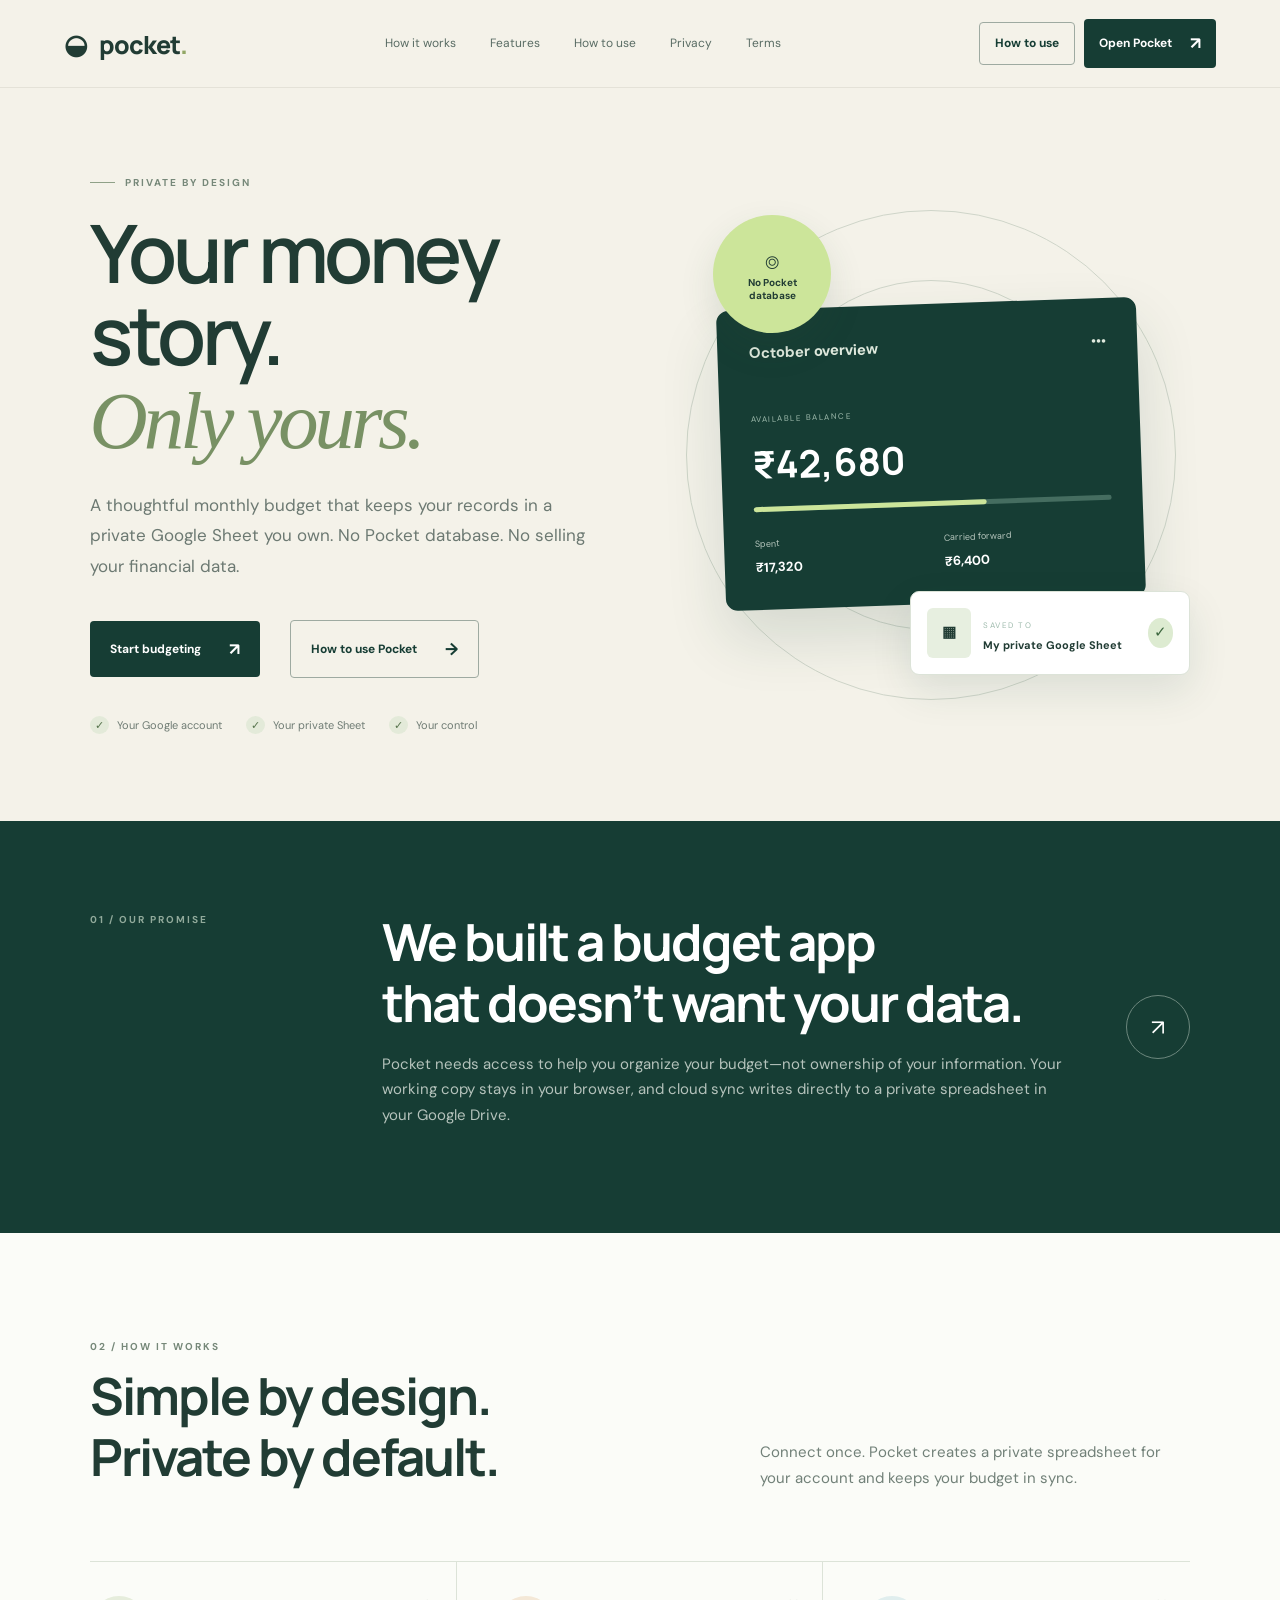
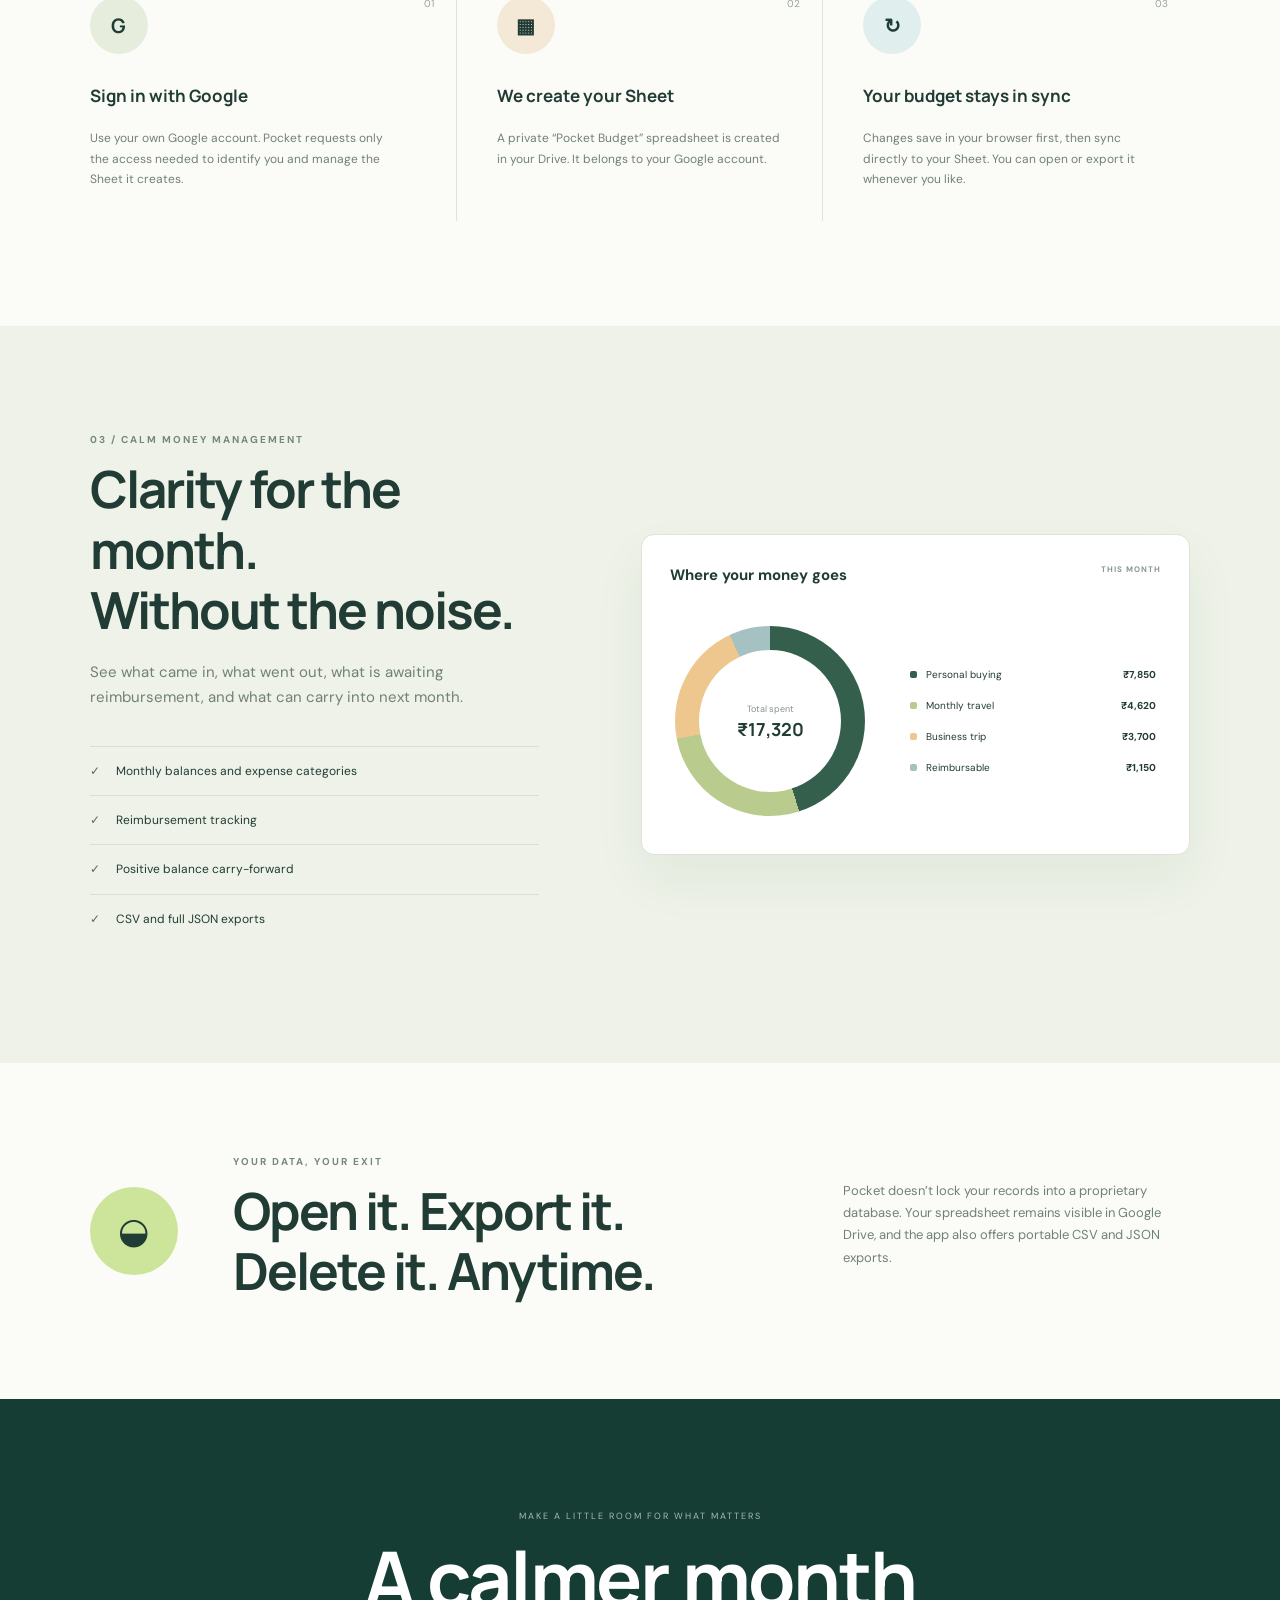
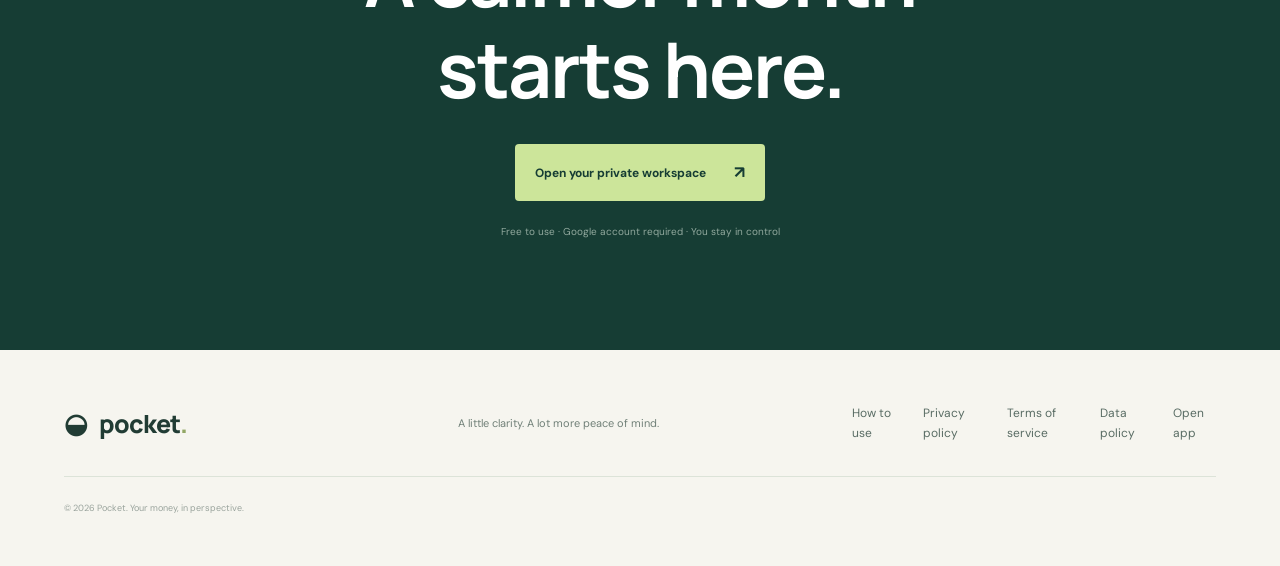
==== index.html @ 762158c1 "Add Terms of Service for OAuth branding" ====
<!doctype html>
<html lang="en">
<head>
  <meta charset="utf-8">
  <meta name="viewport" content="width=device-width,initial-scale=1">
  <meta name="description" content="A calm monthly budget that saves your financial data to your own private Google Sheet—not a Pocket database.">
  <title>Pocket — Your budget. Your Google Sheet.</title>
  <link rel="stylesheet" href="marketing.css">
</head>
<body>
  <header class="site-header">
    <a class="logo" href="index.html" aria-label="Pocket home"><span class="logo-mark">◒</span> pocket<span>.</span></a>
    <nav aria-label="Main navigation">
      <a href="#how-it-works">How it works</a>
      <a href="#features">Features</a>
      <a href="how-to-use.html">How to use</a>
      <a href="privacy-policy.html">Privacy</a>
      <a href="terms-of-service.html">Terms</a>
    </nav>
    <div class="header-actions"><a class="button button-small button-ghost" href="how-to-use.html">How to use</a><a class="button button-small" href="app.html">Open Pocket <span>↗</span></a></div>
  </header>

  <main>
    <section class="hero">
      <div class="hero-copy">
        <div class="eyebrow"><span></span> PRIVATE BY DESIGN</div>
        <h1>Your money story.<br><em>Only yours.</em></h1>
        <p class="lede">A thoughtful monthly budget that keeps your records in a private Google Sheet you own. No Pocket database. No selling your financial data.</p>
        <div class="hero-actions">
          <a class="button" href="app.html">Start budgeting <span>↗</span></a>
          <a class="button button-ghost" href="how-to-use.html">How to use Pocket <span>→</span></a>
        </div>
        <div class="trust-row">
          <span><i>✓</i> Your Google account</span>
          <span><i>✓</i> Your private Sheet</span>
          <span><i>✓</i> Your control</span>
        </div>
      </div>

      <div class="hero-visual" aria-label="Illustration of Pocket saving a budget to a private Google Sheet">
        <div class="orbit orbit-one"></div><div class="orbit orbit-two"></div>
        <div class="budget-card">
          <div class="card-top"><b>October overview</b><span>•••</span></div>
          <small>AVAILABLE BALANCE</small>
          <strong>₹42,680</strong>
          <div class="progress"><i></i></div>
          <div class="mini-stats"><span>Spent<b>₹17,320</b></span><span>Carried forward<b>₹6,400</b></span></div>
        </div>
        <div class="sheet-card">
          <div class="sheet-icon">▦</div>
          <div><small>SAVED TO</small><b>My private Google Sheet</b></div>
          <span class="check">✓</span>
        </div>
        <div class="privacy-seal"><span>⌾</span><b>No Pocket<br>database</b></div>
      </div>
    </section>

    <section class="promise" id="privacy-promise">
      <p class="section-number">01 / OUR PROMISE</p>
      <div>
        <h2>We built a budget app<br>that doesn’t want your data.</h2>
        <p>Pocket needs access to help you organize your budget—not ownership of your information. Your working copy stays in your browser, and cloud sync writes directly to a private spreadsheet in your Google Drive.</p>
      </div>
      <a class="round-link" href="data-policy.html" aria-label="Read the data policy">↗</a>
    </section>

    <section class="steps" id="how-it-works">
      <div class="section-intro">
        <div><p class="section-number">02 / HOW IT WORKS</p><h2>Simple by design.<br>Private by default.</h2></div>
        <p>Connect once. Pocket creates a private spreadsheet for your account and keeps your budget in sync.</p>
      </div>
      <div class="step-grid">
        <article><span>01</span><div class="step-icon">G</div><h3>Sign in with Google</h3><p>Use your own Google account. Pocket requests only the access needed to identify you and manage the Sheet it creates.</p></article>
        <article><span>02</span><div class="step-icon">▦</div><h3>We create your Sheet</h3><p>A private “Pocket Budget” spreadsheet is created in your Drive. It belongs to your Google account.</p></article>
        <article><span>03</span><div class="step-icon">↻</div><h3>Your budget stays in sync</h3><p>Changes save in your browser first, then sync directly to your Sheet. You can open or export it whenever you like.</p></article>
      </div>
    </section>

    <section class="features" id="features">
      <div class="feature-copy">
        <p class="section-number">03 / CALM MONEY MANAGEMENT</p>
        <h2>Clarity for the month.<br>Without the noise.</h2>
        <p>See what came in, what went out, what is awaiting reimbursement, and what can carry into next month.</p>
        <ul>
          <li><span>✓</span> Monthly balances and expense categories</li>
          <li><span>✓</span> Reimbursement tracking</li>
          <li><span>✓</span> Positive balance carry-forward</li>
          <li><span>✓</span> CSV and full JSON exports</li>
        </ul>
      </div>
      <div class="feature-panel">
        <div class="feature-panel-head"><span>Where your money goes</span><small>THIS MONTH</small></div>
        <div class="feature-chart"><div class="donut"><span><small>Total spent</small><b>₹17,320</b></span></div><ul><li><i></i>Personal buying <b>₹7,850</b></li><li><i></i>Monthly travel <b>₹4,620</b></li><li><i></i>Business trip <b>₹3,700</b></li><li><i></i>Reimbursable <b>₹1,150</b></li></ul></div>
      </div>
    </section>

    <section class="control">
      <div class="control-mark">◒</div>
      <div><p class="section-number">YOUR DATA, YOUR EXIT</p><h2>Open it. Export it.<br>Delete it. Anytime.</h2></div>
      <p>Pocket doesn’t lock your records into a proprietary database. Your spreadsheet remains visible in Google Drive, and the app also offers portable CSV and JSON exports.</p>
    </section>

    <section class="cta">
      <p>MAKE A LITTLE ROOM FOR WHAT MATTERS</p>
      <h2>A calmer month<br>starts here.</h2>
      <a class="button button-light" href="app.html">Open your private workspace <span>↗</span></a>
      <small>Free to use · Google account required · You stay in control</small>
    </section>
  </main>

  <footer class="site-footer">
    <a class="logo" href="index.html"><span class="logo-mark">◒</span> pocket<span>.</span></a>
    <p>A little clarity. A lot more peace of mind.</p>
    <nav aria-label="Legal navigation"><a href="how-to-use.html">How to use</a><a href="privacy-policy.html">Privacy policy</a><a href="terms-of-service.html">Terms of service</a><a href="data-policy.html">Data policy</a><a href="app.html">Open app</a></nav>
    <small>© 2026 Pocket. Your money, in perspective.</small>
  </footer>
</body>
</html>
---- marketing.css ----
@import url('https://fonts.googleapis.com/css2?family=DM+Sans:wght@400;500;600;700&family=Manrope:wght@400;500;600;700;800&display=swap');
:root{--forest:#163d34;--forest-2:#234f42;--cream:#f4f2e9;--paper:#fbfcf8;--lime:#cce59a;--sage:#e6eddc;--ink:#213c34;--muted:#718078;--line:#dce3d8}*{box-sizing:border-box}html{scroll-behavior:smooth}body{margin:0;color:var(--ink);background:var(--paper);font:15px/1.7 'DM Sans',sans-serif}a{color:inherit}h1,h2,h3,p{margin-top:0}h1,h2,h3,.logo{font-family:Manrope,sans-serif}.site-header{height:88px;display:flex;align-items:center;justify-content:space-between;gap:30px;padding:0 max(30px,5vw);background:var(--cream);border-bottom:1px solid #e4e2d8;position:relative;z-index:5}.logo{font-size:25px;font-weight:800;text-decoration:none;letter-spacing:-1px}.logo-mark{font-size:27px;margin-right:8px}.logo>span:last-child{color:#92a765}.site-header nav{display:flex;gap:34px}.site-header nav a,.site-footer nav a{text-decoration:none;font-size:12px;color:#596c64}.site-header nav a:hover,.site-footer nav a:hover{text-decoration:underline}.button{display:inline-flex;align-items:center;justify-content:center;gap:28px;background:var(--forest);color:#fff;text-decoration:none;border-radius:4px;padding:14px 20px;font-size:12px;font-weight:700}.button span{font-size:17px}.button:hover{background:#285a4b}.button-small{padding:10px 15px;gap:18px}.hero{min-height:710px;padding:86px max(30px,7vw);display:grid;grid-template-columns:1fr 1fr;gap:5vw;align-items:center;background:var(--cream);overflow:hidden}.hero-copy{max-width:680px}.eyebrow,.section-number{font-size:10px;font-weight:700;letter-spacing:2px;color:#768879}.eyebrow{display:flex;align-items:center;gap:10px}.eyebrow span{width:25px;height:1px;background:#8fa188}h1{font-size:clamp(48px,6.3vw,88px);line-height:1.02;letter-spacing:-4px;margin:20px 0 28px;font-weight:600}h1 em{font-family:Georgia,serif;font-weight:400;color:#789164}.lede{max-width:590px;color:#6c7972;font-size:17px;line-height:1.8}.hero-actions{display:flex;align-items:center;gap:30px;margin:38px 0}.text-link{font-size:12px;text-decoration:none;border-bottom:1px solid #89978d;padding-bottom:4px}.trust-row{display:flex;flex-wrap:wrap;gap:24px;font-size:11px;color:#6f7c74}.trust-row i{font-style:normal;color:#56734c;background:#e3ead9;border-radius:50%;padding:2px 5px;margin-right:5px}.hero-visual{height:530px;position:relative;display:grid;place-items:center}.orbit{position:absolute;border:1px solid #cfd5c9;border-radius:50%}.orbit-one{width:490px;height:490px}.orbit-two{width:350px;height:350px}.budget-card{position:relative;z-index:2;width:min(420px,85%);background:var(--forest);color:#fff;border-radius:12px;padding:31px;box-shadow:0 28px 60px #173e3424;transform:rotate(-2deg)}.card-top{display:flex;justify-content:space-between;margin-bottom:38px;color:#dfe9dd}.budget-card small,.sheet-card small{font-size:8px;letter-spacing:1.5px;color:#9fbbad}.budget-card>strong{font:700 38px Manrope;display:block;margin:8px 0 17px}.progress{height:5px;background:#456d60;border-radius:4px}.progress i{display:block;width:65%;height:100%;background:var(--lime);border-radius:4px}.mini-stats{display:grid;grid-template-columns:1fr 1fr;gap:20px;margin-top:25px}.mini-stats span{font-size:9px;color:#b6c6bd}.mini-stats b{display:block;color:white;font-size:13px;margin-top:5px}.sheet-card{position:absolute;z-index:3;right:0;bottom:45px;width:280px;background:white;border:1px solid var(--line);box-shadow:0 16px 40px #173e341b;border-radius:9px;padding:16px;display:flex;align-items:center;gap:12px}.sheet-icon{background:#e7efe0;padding:12px 15px;border-radius:6px;font-weight:700}.sheet-card b{display:block;font-size:11px}.sheet-card .check{margin-left:auto;background:#ddebd1;color:#3c663e;border-radius:50%;padding:2px 6px}.privacy-seal{position:absolute;z-index:3;left:8%;top:25px;width:118px;height:118px;background:var(--lime);border-radius:50%;display:flex;flex-direction:column;align-items:center;justify-content:center;text-align:center;line-height:1.3;font-size:10px;box-shadow:0 15px 35px #2f4e3520}.privacy-seal span{font-size:24px}.promise{padding:90px max(30px,7vw);background:var(--forest);color:white;display:grid;grid-template-columns:.7fr 2fr auto;gap:50px;align-items:start}.promise .section-number{color:#91aa9b}.promise h2,.section-intro h2,.feature-copy h2,.control h2,.cta h2{font-size:clamp(33px,4vw,55px);line-height:1.18;letter-spacing:-2px;margin-bottom:20px}.promise>div p{max-width:680px;color:#b5c3bc}.round-link{align-self:center;display:grid;place-items:center;width:64px;height:64px;border:1px solid #6c877d;border-radius:50%;text-decoration:none;font-size:22px}.steps{padding:105px max(30px,7vw)}.section-intro{display:flex;justify-content:space-between;gap:50px;align-items:end}.section-intro>p{max-width:430px;color:var(--muted)}.step-grid{display:grid;grid-template-columns:repeat(3,1fr);margin-top:55px;border-top:1px solid var(--line)}.step-grid article{padding:34px 40px 20px 0;border-right:1px solid var(--line);position:relative}.step-grid article+article{padding-left:40px}.step-grid article:last-child{border-right:0}.step-grid article>span{position:absolute;right:22px;top:33px;font-size:10px;color:#98a39c}.step-icon{height:58px;width:58px;display:grid;place-items:center;border-radius:50%;background:var(--sage);font:700 20px Manrope;margin-bottom:28px}.step-grid article:nth-child(2) .step-icon{background:#f4e8d7}.step-grid article:nth-child(3) .step-icon{background:#e0eeee}.step-grid h3{font-size:17px}.step-grid p{font-size:12px;color:var(--muted);max-width:300px}.features{padding:105px max(30px,7vw);background:#eef2e8;display:grid;grid-template-columns:.9fr 1.1fr;gap:8vw;align-items:center}.feature-copy>p:not(.section-number){color:var(--muted);max-width:500px}.feature-copy ul{padding:0;margin-top:35px;list-style:none}.feature-copy li{border-top:1px solid #d8e0d2;padding:14px 0;font-size:12px}.feature-copy li span{margin-right:13px;color:#54714b}.feature-panel{background:white;border:1px solid var(--line);border-radius:13px;padding:28px;box-shadow:0 24px 55px #224b3d0e}.feature-panel-head{display:flex;justify-content:space-between;font-weight:700}.feature-panel-head small{font-size:8px;letter-spacing:1px;color:#87978e}.feature-chart{display:flex;align-items:center;gap:45px;padding:38px 5px 10px}.feature-chart .donut{width:190px;height:190px;flex:0 0 auto;border-radius:50%;display:grid;place-items:center;background:conic-gradient(#355f4d 0 45%,#b9cb8d 45% 72%,#edc78d 72% 93%,#a6c1c2 93%)}.feature-chart .donut span{width:142px;height:142px;border-radius:50%;background:white;display:grid;place-content:center;text-align:center}.feature-chart .donut small{font-size:9px;color:#87928b}.feature-chart .donut b{font:700 18px Manrope}.feature-chart ul{padding:0;list-style:none;flex:1}.feature-chart li{display:flex;gap:9px;align-items:center;font-size:10px;margin:14px 0}.feature-chart li i{width:7px;height:7px;background:#355f4d;border-radius:2px}.feature-chart li:nth-child(2) i{background:#b9cb8d}.feature-chart li:nth-child(3) i{background:#edc78d}.feature-chart li:nth-child(4) i{background:#a6c1c2}.feature-chart li b{margin-left:auto}.control{padding:90px max(30px,7vw);display:grid;grid-template-columns:auto 1.6fr 1fr;gap:55px;align-items:center}.control-mark{display:grid;place-items:center;width:88px;height:88px;background:var(--lime);border-radius:50%;font-size:36px}.control h2{margin:8px 0}.control>p{color:var(--muted);font-size:13px}.cta{text-align:center;padding:110px 25px;background:var(--forest);color:white}.cta>p{font-size:9px;letter-spacing:2px;color:#a9b9b1}.cta h2{font-size:clamp(50px,6vw,77px)}.button-light{background:var(--lime);color:var(--forest);margin:10px 0 22px}.button-light:hover{background:#def2b5}.cta small{display:block;color:#92a99e;font-size:10px}.site-footer{padding:50px max(30px,5vw);display:grid;grid-template-columns:1fr 1fr 1fr;gap:30px;align-items:center;background:#f6f5ef}.site-footer p{font-size:11px;color:var(--muted);margin:0}.site-footer nav{display:flex;justify-content:flex-end;gap:24px}.site-footer>small{grid-column:1/-1;border-top:1px solid var(--line);padding-top:24px;color:#99a39c;font-size:9px}.legal-main{background:#f6f5ef;min-height:70vh}.legal-hero{padding:85px max(30px,12vw) 55px;background:var(--forest);color:white}.legal-hero h1{font-size:clamp(45px,6vw,74px);margin-bottom:18px}.legal-hero p{max-width:700px;color:#b9c8c0}.legal-wrap{padding:65px max(30px,12vw) 100px;display:grid;grid-template-columns:240px minmax(0,760px);gap:70px;align-items:start}.legal-nav{position:sticky;top:30px;padding:25px;border:1px solid var(--line);background:white;border-radius:10px}.legal-nav b{display:block;font-size:10px;letter-spacing:1.5px;margin-bottom:14px}.legal-nav a{display:block;text-decoration:none;color:var(--muted);font-size:12px;padding:7px 0}.legal-nav a:hover{color:var(--forest)}.legal-content{background:white;border:1px solid var(--line);padding:50px;border-radius:12px}.legal-content section{scroll-margin-top:25px;margin-bottom:46px}.legal-content h2{font-size:24px;letter-spacing:-.5px}.legal-content h3{font-size:15px;margin-top:28px}.legal-content p,.legal-content li{font-size:13px;color:#63726a}.legal-content li{margin:8px 0}.legal-callout{background:var(--sage);border-left:3px solid #789766;padding:22px;margin-bottom:40px}.legal-callout b{display:block;margin-bottom:4px}.legal-callout p{margin:0}.policy-date{font-size:10px;letter-spacing:1.2px;color:#9fb1a7}.data-map{display:grid;grid-template-columns:1fr 1fr;gap:12px}.data-map article{border:1px solid var(--line);padding:20px;border-radius:8px}.data-map article b{font-size:12px}.data-map article p{font-size:11px;margin:7px 0 0}
@media(max-width:900px){.hero{grid-template-columns:1fr;padding-top:65px}.hero-copy{max-width:none}.hero-visual{height:480px}.promise{grid-template-columns:1fr}.promise .round-link{display:none}.step-grid{grid-template-columns:1fr}.step-grid article,.step-grid article+article{padding:30px 0;border-right:0;border-bottom:1px solid var(--line)}.features{grid-template-columns:1fr}.control{grid-template-columns:auto 1fr}.control>p{grid-column:2}.site-footer{grid-template-columns:1fr 1fr}.site-footer p{display:none}.legal-wrap{grid-template-columns:1fr}.legal-nav{position:static;display:none}}
@media(max-width:650px){.site-header{height:72px;padding:0 18px}.site-header nav{display:none}.logo{font-size:21px}.button-small{padding:9px 12px}.hero{padding:55px 20px}.hero h1{letter-spacing:-2.5px}.hero-actions{align-items:flex-start;flex-direction:column}.hero-visual{height:390px}.orbit-one{width:390px;height:390px}.orbit-two{width:270px;height:270px}.budget-card{width:90%;padding:24px}.sheet-card{right:-5px;bottom:25px;width:245px}.privacy-seal{left:-5px;top:0;width:95px;height:95px}.promise,.steps,.features,.control{padding:70px 20px}.section-intro{display:block}.step-grid{margin-top:30px}.feature-chart{gap:18px}.feature-chart .donut{width:140px;height:140px}.feature-chart .donut span{width:104px;height:104px}.feature-chart li{font-size:9px}.feature-panel{padding:20px}.control{grid-template-columns:1fr}.control>p{grid-column:auto}.site-footer{grid-template-columns:1fr;text-align:center}.site-footer nav{justify-content:center;flex-wrap:wrap}.legal-hero{padding:60px 22px 40px}.legal-wrap{padding:35px 16px 70px}.legal-content{padding:28px 22px}.data-map{grid-template-columns:1fr}}
.header-actions{display:flex;align-items:center;gap:9px}.button-ghost{background:transparent;color:var(--forest);border:1px solid #9eaaa1}.button-ghost:hover{background:#e9eee4}.guide-main{background:var(--paper)}.guide-hero{padding:95px max(30px,7vw);display:grid;grid-template-columns:.9fr 1.1fr;gap:7vw;align-items:center;background:var(--cream);min-height:670px}.guide-hero h1{font-size:clamp(45px,5.5vw,76px)}.guide-formula{display:grid;grid-template-columns:1fr auto 1fr auto 1fr;align-items:center;gap:15px}.guide-formula>div{min-height:250px;padding:30px;border:1px solid var(--line);border-radius:15px;background:white;display:flex;flex-direction:column}.guide-formula>i{font:400 34px Georgia;color:#859187}.guide-formula small{font-size:9px;letter-spacing:1.5px;color:var(--muted)}.guide-formula b{font:700 22px Manrope;margin:48px 0 12px}.guide-formula span{font-size:11px;color:var(--muted)}.guide-formula .formula-result{background:var(--forest);color:white;border-color:var(--forest)}.guide-formula .formula-result small,.guide-formula .formula-result span{color:#b7c7bf}.guide-quick,.guide-tools{padding:105px max(30px,7vw)}.guide-heading{display:flex;justify-content:space-between;align-items:end;gap:40px;margin-bottom:50px}.guide-heading h2,.guide-safety h2{font-size:clamp(32px,4vw,52px);line-height:1.15;letter-spacing:-2px;margin:8px 0}.guide-heading>p{max-width:380px;color:var(--muted);font-size:13px}.guide-flow{display:grid;grid-template-columns:repeat(5,1fr);border-top:1px solid var(--line)}.guide-flow article{position:relative;padding:32px 25px 25px 0;border-right:1px solid var(--line);min-height:345px;display:flex;flex-direction:column}.guide-flow article+article{padding-left:25px}.guide-flow article:last-child{border-right:0}.flow-number{position:absolute;right:20px;top:32px;color:#9aa69f;font-size:9px}.flow-icon{width:54px;height:54px;border-radius:50%;display:grid;place-items:center;background:var(--sage);font:700 18px Manrope;margin-bottom:30px}.guide-flow article:nth-child(2) .flow-icon{background:#f3e7d7}.guide-flow article:nth-child(3) .flow-icon{background:#e1efec}.guide-flow article:nth-child(4) .flow-icon{background:#f5e4dc}.guide-flow article:nth-child(5) .flow-icon{background:var(--lime)}.guide-flow h3{font-size:18px}.guide-flow p{color:var(--muted);font-size:12px}.guide-flow small{font-size:8px;letter-spacing:1px;color:#809176;margin-top:auto}.guide-memory{padding:75px max(30px,7vw);background:var(--forest);color:white;display:grid;grid-template-columns:.7fr repeat(3,1fr);gap:40px}.guide-memory>div{border-left:1px solid #547269;padding-left:25px}.guide-memory b{display:block;font:600 16px Manrope;margin-bottom:10px}.guide-memory span{font-size:11px;color:#afc0b8}.guide-tools{background:#eef2e8}.guide-grid{display:grid;grid-template-columns:repeat(3,1fr);gap:18px}.guide-card{padding:32px;background:white;border:1px solid var(--line);border-radius:13px;min-height:230px}.guide-card>span{font-size:8px;letter-spacing:1.4px;color:#809176}.guide-card h3{font-size:19px;margin:25px 0 12px}.guide-card p{font-size:12px;color:var(--muted)}.guide-safety{padding:85px max(30px,7vw);display:grid;grid-template-columns:1.1fr 1fr .8fr;gap:60px;align-items:center}.guide-safety ol{counter-reset:item;margin:0;padding:0;list-style:none}.guide-safety li{counter-increment:item;border-bottom:1px solid var(--line);padding:14px 0;font-size:12px}.guide-safety li:before{content:"0" counter(item);color:#809176;font-size:9px;margin-right:15px}.guide-safety>p{font-size:12px;color:var(--muted)}.cheat-sheet{padding:80px max(30px,12vw);background:var(--cream)}.cheat-sheet>p{margin-bottom:25px}.cheat-sheet>div{display:grid;grid-template-columns:1fr 1.5fr;gap:30px;padding:15px 0;border-top:1px solid #dcded4}.cheat-sheet span{color:var(--muted);font-size:12px}.cheat-sheet b{font:600 13px Manrope}.guide-main .cta{margin:0}
@media(max-width:1100px){.guide-hero{grid-template-columns:1fr}.guide-flow{grid-template-columns:repeat(2,1fr)}.guide-flow article{border-bottom:1px solid var(--line)}.guide-memory{grid-template-columns:1fr}.guide-memory>div{border-left:0;border-top:1px solid #547269;padding:22px 0 0}.guide-grid{grid-template-columns:repeat(2,1fr)}.guide-safety{grid-template-columns:1fr 1fr}.guide-safety>p{grid-column:1/-1}}
@media(max-width:650px){.header-actions .button-ghost{display:none}.guide-hero,.guide-quick,.guide-tools,.guide-safety{padding:65px 20px}.guide-formula{grid-template-columns:1fr}.guide-formula>i{display:none}.guide-formula>div{min-height:auto}.guide-formula b{margin:22px 0 8px}.guide-heading{display:block;margin-bottom:30px}.guide-flow{grid-template-columns:1fr}.guide-flow article,.guide-flow article+article{padding:28px 0;min-height:260px;border-right:0}.guide-memory{padding:60px 20px}.guide-grid{grid-template-columns:1fr}.guide-card{min-height:auto}.guide-safety{grid-template-columns:1fr}.guide-safety>p{grid-column:auto}.cheat-sheet{padding:60px 20px}.cheat-sheet>div{grid-template-columns:1fr;gap:4px}}
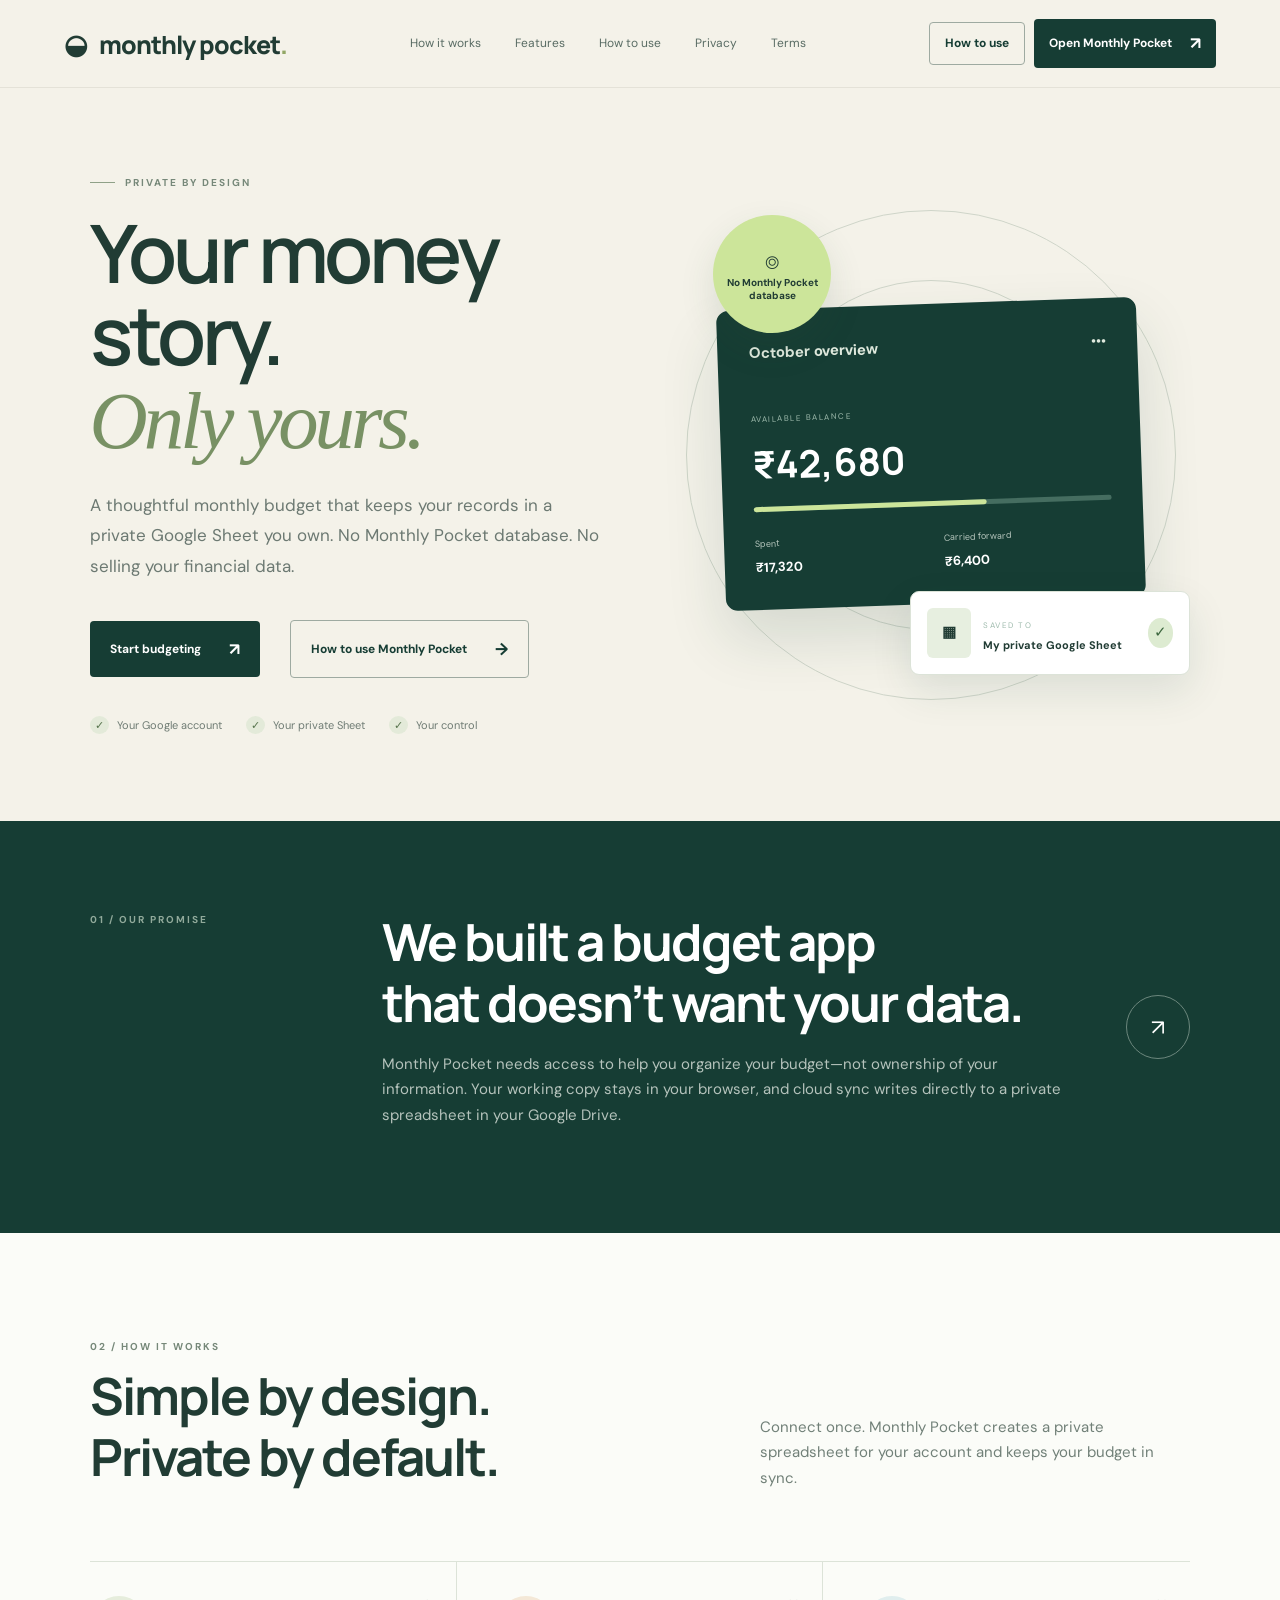
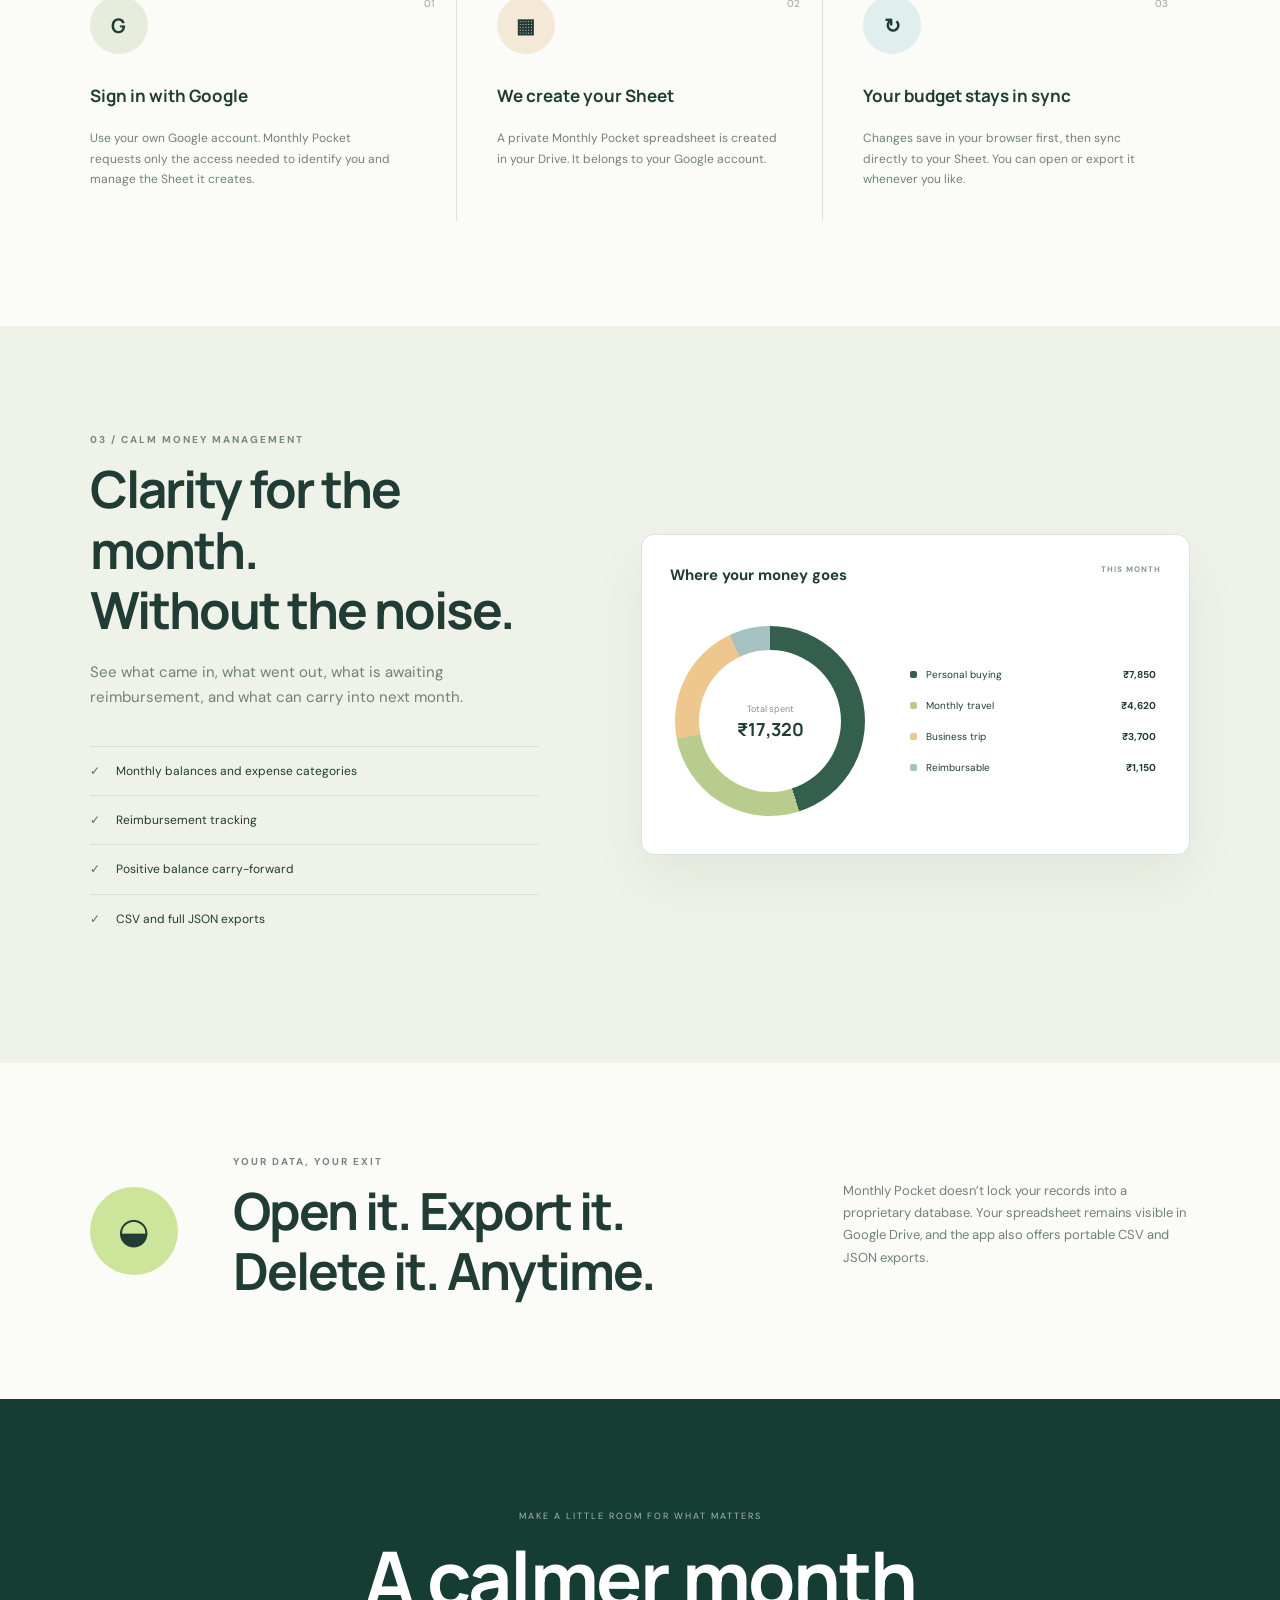
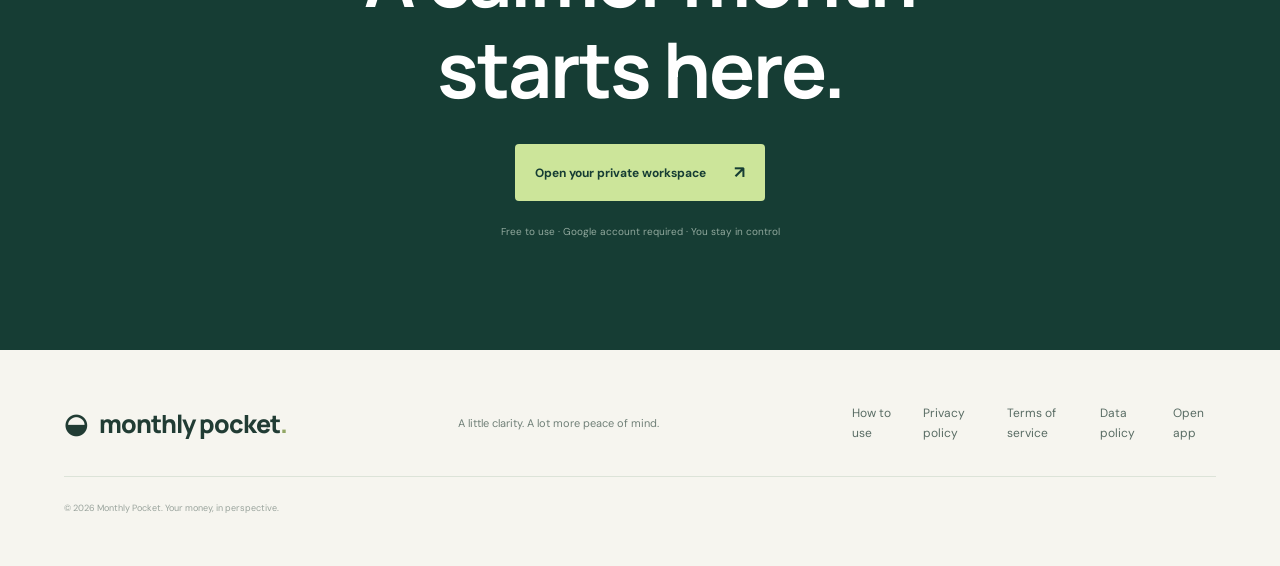
==== commit a5f616ee: "Rename product to Monthly Pocket" ====
--- a/index.html
+++ b/index.html
@@ -3,13 +3,13 @@
 <head>
   <meta charset="utf-8">
   <meta name="viewport" content="width=device-width,initial-scale=1">
-  <meta name="description" content="A calm monthly budget that saves your financial data to your own private Google Sheet—not a Pocket database.">
-  <title>Pocket — Your budget. Your Google Sheet.</title>
+  <meta name="description" content="A calm monthly budget that saves your financial data to your own private Google Sheet—not a Monthly Pocket database.">
+  <title>Monthly Pocket — Your budget. Your Google Sheet.</title>
   <link rel="stylesheet" href="marketing.css">
 </head>
 <body>
   <header class="site-header">
-    <a class="logo" href="index.html" aria-label="Pocket home"><span class="logo-mark">◒</span> pocket<span>.</span></a>
+    <a class="logo" href="index.html" aria-label="Monthly Pocket home"><span class="logo-mark">◒</span> monthly pocket<span>.</span></a>
     <nav aria-label="Main navigation">
       <a href="#how-it-works">How it works</a>
       <a href="#features">Features</a>
@@ -17,7 +17,7 @@
       <a href="privacy-policy.html">Privacy</a>
       <a href="terms-of-service.html">Terms</a>
     </nav>
-    <div class="header-actions"><a class="button button-small button-ghost" href="how-to-use.html">How to use</a><a class="button button-small" href="app.html">Open Pocket <span>↗</span></a></div>
+    <div class="header-actions"><a class="button button-small button-ghost" href="how-to-use.html">How to use</a><a class="button button-small" href="app.html">Open Monthly Pocket <span>↗</span></a></div>
   </header>
 
   <main>
@@ -25,10 +25,10 @@
       <div class="hero-copy">
         <div class="eyebrow"><span></span> PRIVATE BY DESIGN</div>
         <h1>Your money story.<br><em>Only yours.</em></h1>
-        <p class="lede">A thoughtful monthly budget that keeps your records in a private Google Sheet you own. No Pocket database. No selling your financial data.</p>
+        <p class="lede">A thoughtful monthly budget that keeps your records in a private Google Sheet you own. No Monthly Pocket database. No selling your financial data.</p>
         <div class="hero-actions">
           <a class="button" href="app.html">Start budgeting <span>↗</span></a>
-          <a class="button button-ghost" href="how-to-use.html">How to use Pocket <span>→</span></a>
+          <a class="button button-ghost" href="how-to-use.html">How to use Monthly Pocket <span>→</span></a>
         </div>
         <div class="trust-row">
           <span><i>✓</i> Your Google account</span>
@@ -37,7 +37,7 @@
         </div>
       </div>
 
-      <div class="hero-visual" aria-label="Illustration of Pocket saving a budget to a private Google Sheet">
+      <div class="hero-visual" aria-label="Illustration of Monthly Pocket saving a budget to a private Google Sheet">
         <div class="orbit orbit-one"></div><div class="orbit orbit-two"></div>
         <div class="budget-card">
           <div class="card-top"><b>October overview</b><span>•••</span></div>
@@ -51,7 +51,7 @@
           <div><small>SAVED TO</small><b>My private Google Sheet</b></div>
           <span class="check">✓</span>
         </div>
-        <div class="privacy-seal"><span>⌾</span><b>No Pocket<br>database</b></div>
+        <div class="privacy-seal"><span>⌾</span><b>No Monthly Pocket<br>database</b></div>
       </div>
     </section>
 
@@ -59,7 +59,7 @@
       <p class="section-number">01 / OUR PROMISE</p>
       <div>
         <h2>We built a budget app<br>that doesn’t want your data.</h2>
-        <p>Pocket needs access to help you organize your budget—not ownership of your information. Your working copy stays in your browser, and cloud sync writes directly to a private spreadsheet in your Google Drive.</p>
+        <p>Monthly Pocket needs access to help you organize your budget—not ownership of your information. Your working copy stays in your browser, and cloud sync writes directly to a private spreadsheet in your Google Drive.</p>
       </div>
       <a class="round-link" href="data-policy.html" aria-label="Read the data policy">↗</a>
     </section>
@@ -67,11 +67,11 @@
     <section class="steps" id="how-it-works">
       <div class="section-intro">
         <div><p class="section-number">02 / HOW IT WORKS</p><h2>Simple by design.<br>Private by default.</h2></div>
-        <p>Connect once. Pocket creates a private spreadsheet for your account and keeps your budget in sync.</p>
+        <p>Connect once. Monthly Pocket creates a private spreadsheet for your account and keeps your budget in sync.</p>
       </div>
       <div class="step-grid">
-        <article><span>01</span><div class="step-icon">G</div><h3>Sign in with Google</h3><p>Use your own Google account. Pocket requests only the access needed to identify you and manage the Sheet it creates.</p></article>
-        <article><span>02</span><div class="step-icon">▦</div><h3>We create your Sheet</h3><p>A private “Pocket Budget” spreadsheet is created in your Drive. It belongs to your Google account.</p></article>
+        <article><span>01</span><div class="step-icon">G</div><h3>Sign in with Google</h3><p>Use your own Google account. Monthly Pocket requests only the access needed to identify you and manage the Sheet it creates.</p></article>
+        <article><span>02</span><div class="step-icon">▦</div><h3>We create your Sheet</h3><p>A private Monthly Pocket spreadsheet is created in your Drive. It belongs to your Google account.</p></article>
         <article><span>03</span><div class="step-icon">↻</div><h3>Your budget stays in sync</h3><p>Changes save in your browser first, then sync directly to your Sheet. You can open or export it whenever you like.</p></article>
       </div>
     </section>
@@ -97,7 +97,7 @@
     <section class="control">
       <div class="control-mark">◒</div>
       <div><p class="section-number">YOUR DATA, YOUR EXIT</p><h2>Open it. Export it.<br>Delete it. Anytime.</h2></div>
-      <p>Pocket doesn’t lock your records into a proprietary database. Your spreadsheet remains visible in Google Drive, and the app also offers portable CSV and JSON exports.</p>
+      <p>Monthly Pocket doesn’t lock your records into a proprietary database. Your spreadsheet remains visible in Google Drive, and the app also offers portable CSV and JSON exports.</p>
     </section>
 
     <section class="cta">
@@ -109,10 +109,10 @@
   </main>
 
   <footer class="site-footer">
-    <a class="logo" href="index.html"><span class="logo-mark">◒</span> pocket<span>.</span></a>
+    <a class="logo" href="index.html"><span class="logo-mark">◒</span> monthly pocket<span>.</span></a>
     <p>A little clarity. A lot more peace of mind.</p>
     <nav aria-label="Legal navigation"><a href="how-to-use.html">How to use</a><a href="privacy-policy.html">Privacy policy</a><a href="terms-of-service.html">Terms of service</a><a href="data-policy.html">Data policy</a><a href="app.html">Open app</a></nav>
-    <small>© 2026 Pocket. Your money, in perspective.</small>
+    <small>© 2026 Monthly Pocket. Your money, in perspective.</small>
   </footer>
 </body>
 </html>
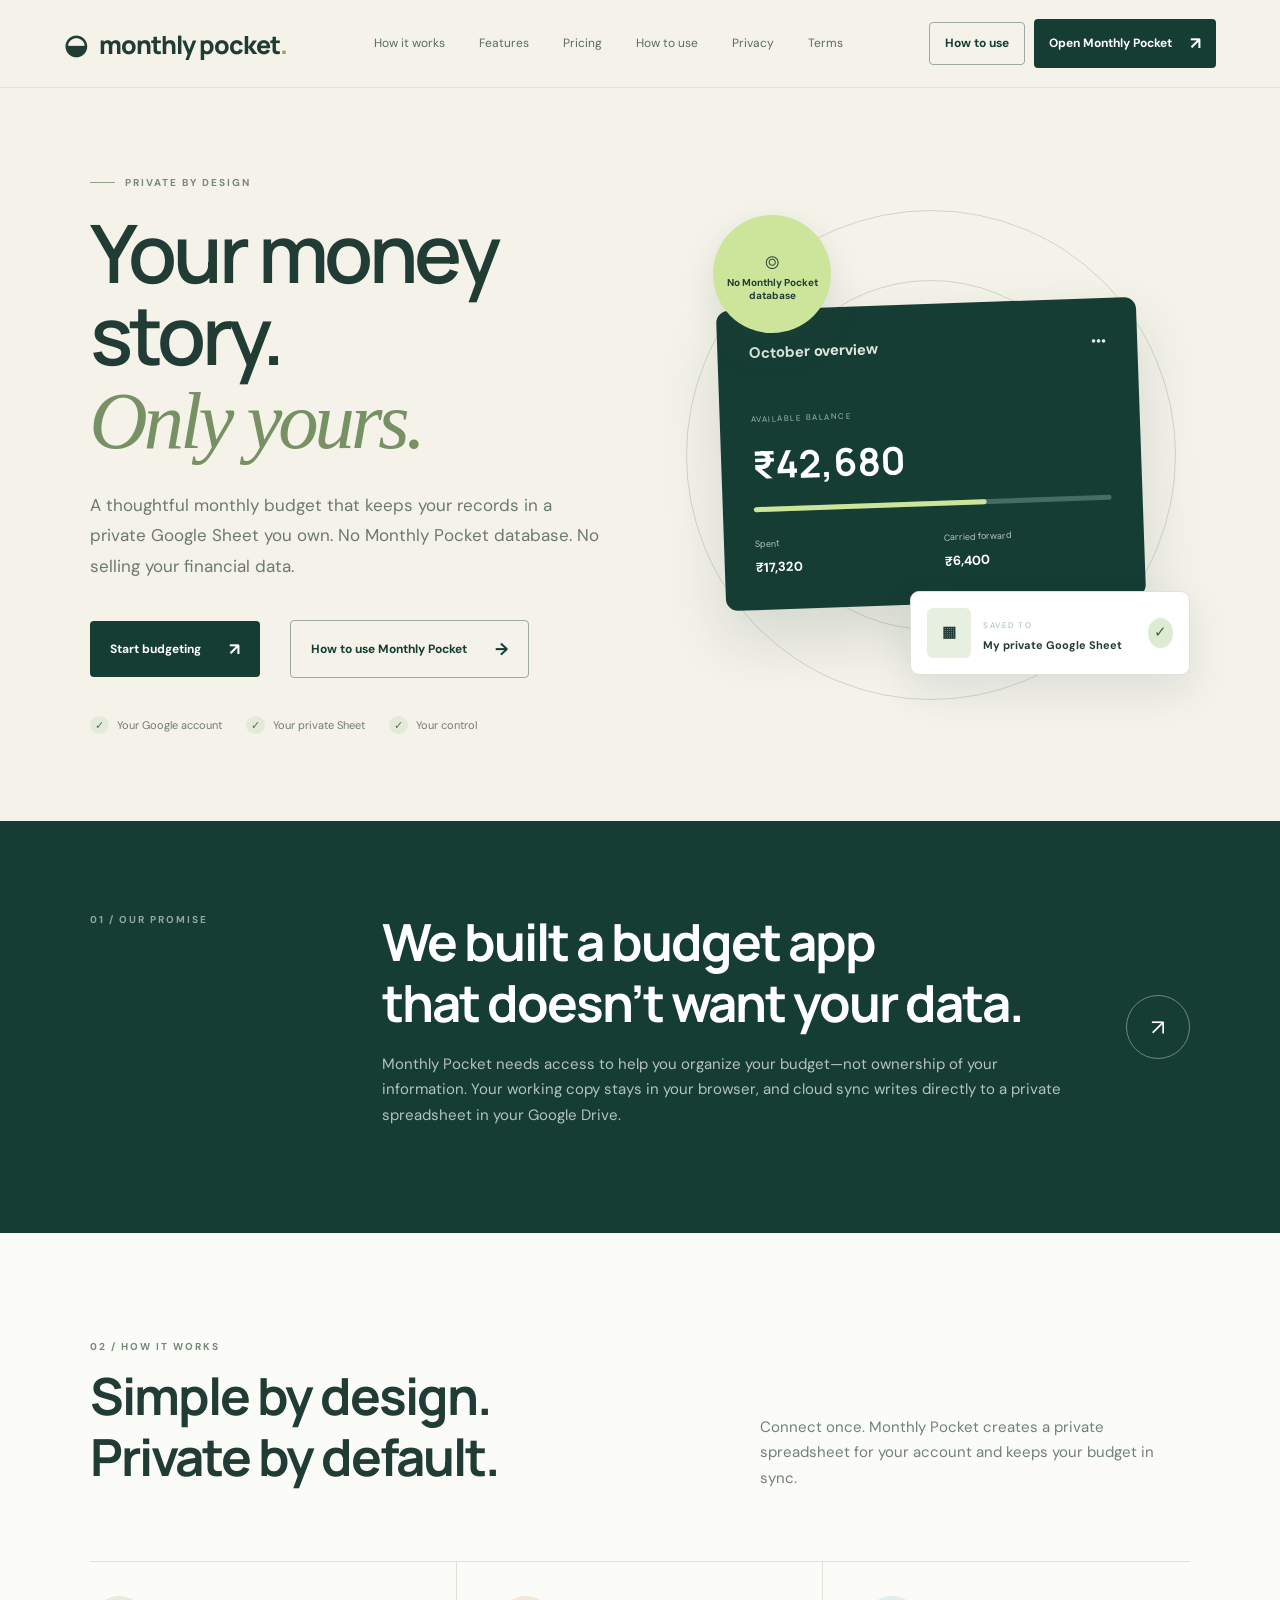
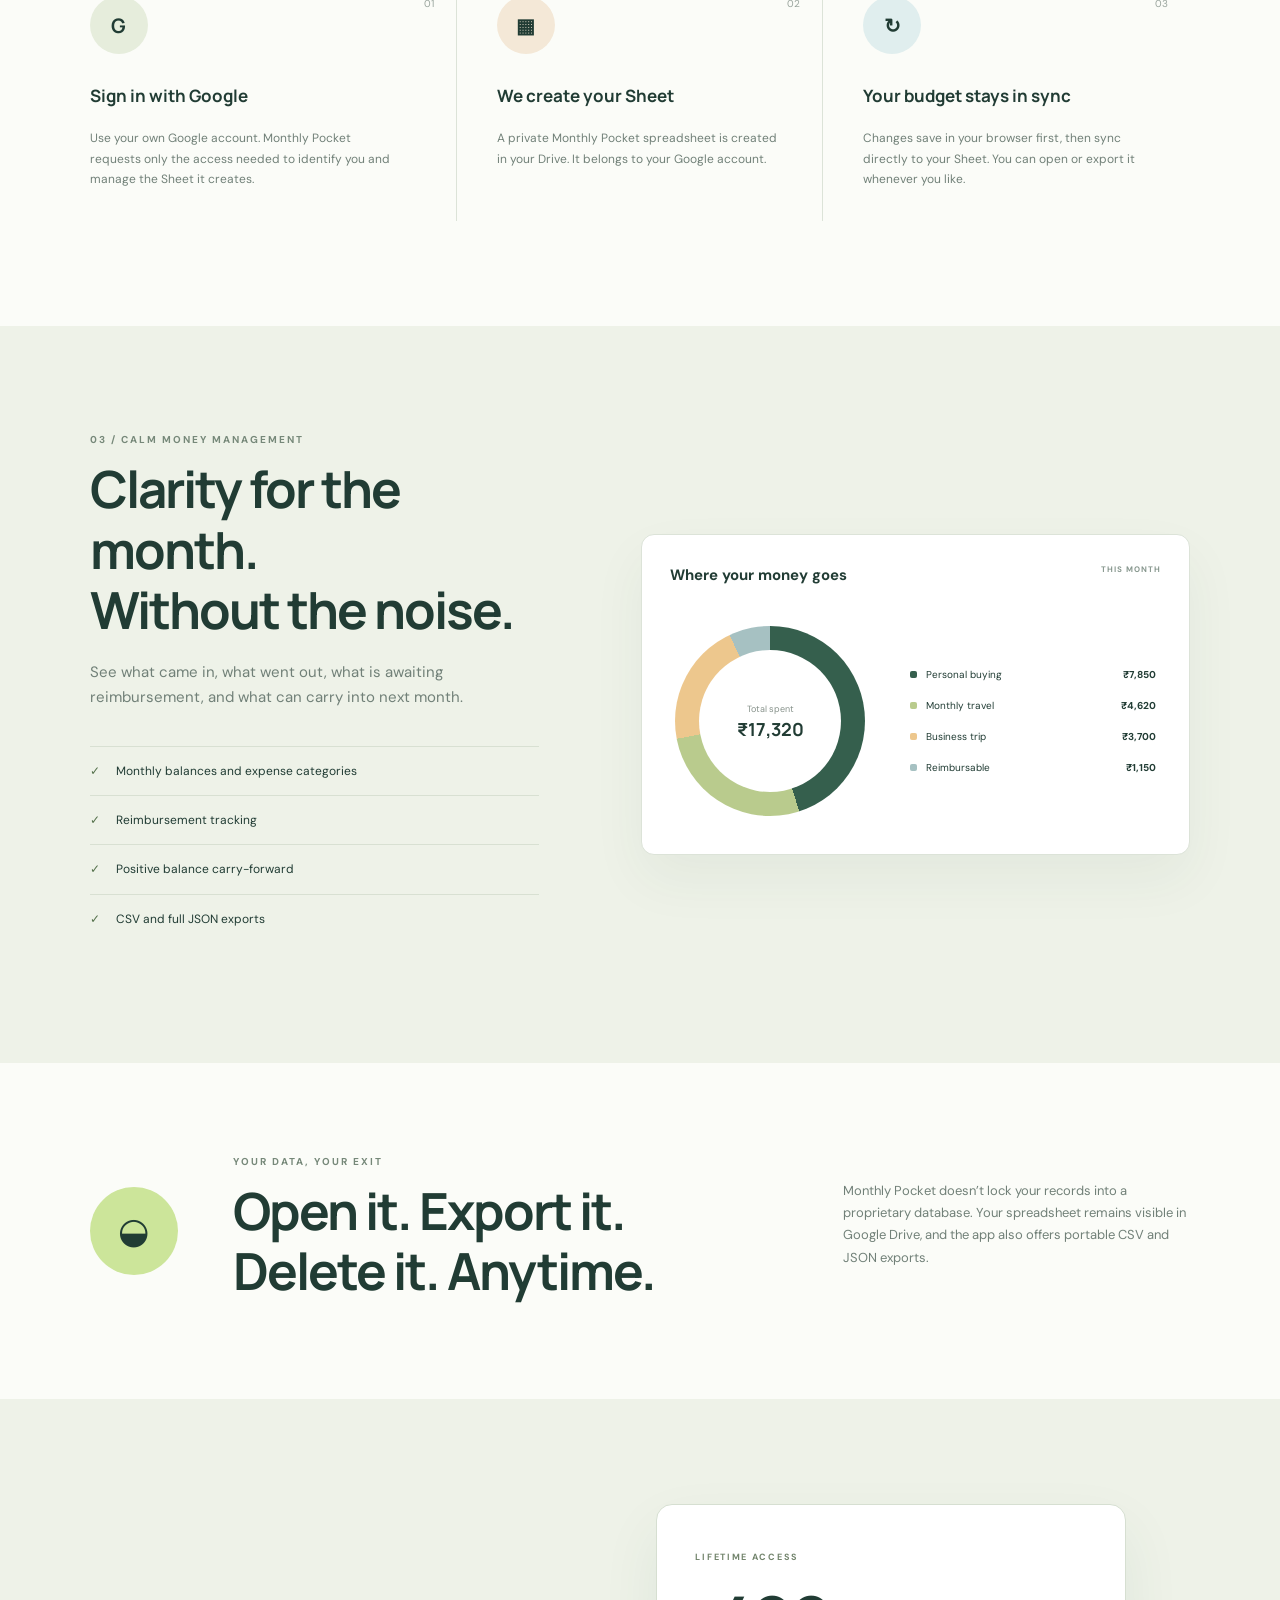
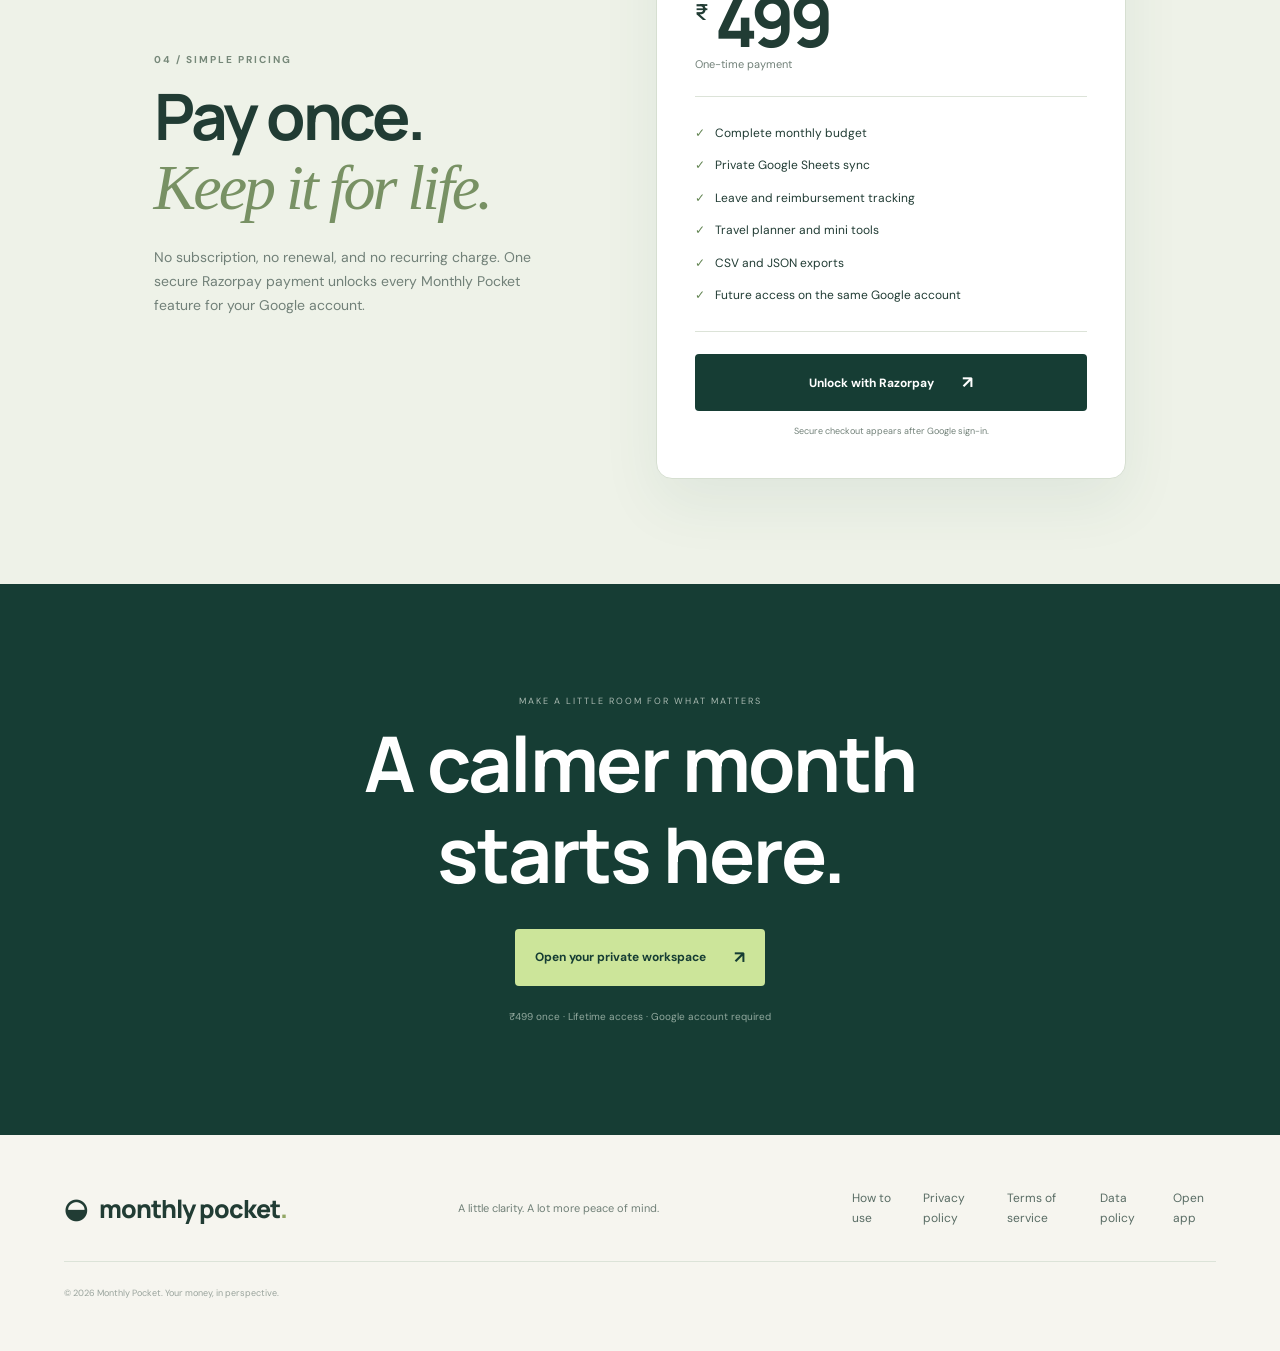
==== commit 78404ada: "Add verified Razorpay lifetime access" ====
--- a/index.html
+++ b/index.html
@@ -13,6 +13,7 @@
     <nav aria-label="Main navigation">
       <a href="#how-it-works">How it works</a>
       <a href="#features">Features</a>
+      <a href="#pricing">Pricing</a>
       <a href="how-to-use.html">How to use</a>
       <a href="privacy-policy.html">Privacy</a>
       <a href="terms-of-service.html">Terms</a>
@@ -100,11 +101,16 @@
       <p>Monthly Pocket doesn’t lock your records into a proprietary database. Your spreadsheet remains visible in Google Drive, and the app also offers portable CSV and JSON exports.</p>
     </section>
 
+    <section class="pricing" id="pricing">
+      <div class="pricing-copy"><p class="section-number">04 / SIMPLE PRICING</p><h2>Pay once.<br><em>Keep it for life.</em></h2><p>No subscription, no renewal, and no recurring charge. One secure Razorpay payment unlocks every Monthly Pocket feature for your Google account.</p></div>
+      <article class="price-card"><span>LIFETIME ACCESS</span><div><small>₹</small><strong>499</strong></div><p>One-time payment</p><ul><li>Complete monthly budget</li><li>Private Google Sheets sync</li><li>Leave and reimbursement tracking</li><li>Travel planner and mini tools</li><li>CSV and JSON exports</li><li>Future access on the same Google account</li></ul><a class="button" href="app.html">Unlock with Razorpay <span>↗</span></a><small>Secure checkout appears after Google sign-in.</small></article>
+    </section>
+
     <section class="cta">
       <p>MAKE A LITTLE ROOM FOR WHAT MATTERS</p>
       <h2>A calmer month<br>starts here.</h2>
       <a class="button button-light" href="app.html">Open your private workspace <span>↗</span></a>
-      <small>Free to use · Google account required · You stay in control</small>
+      <small>₹499 once · Lifetime access · Google account required</small>
     </section>
   </main>
 
--- a/marketing.css
+++ b/marketing.css
@@ -5,3 +5,4 @@
 .header-actions{display:flex;align-items:center;gap:9px}.button-ghost{background:transparent;color:var(--forest);border:1px solid #9eaaa1}.button-ghost:hover{background:#e9eee4}.guide-main{background:var(--paper)}.guide-hero{padding:95px max(30px,7vw);display:grid;grid-template-columns:.9fr 1.1fr;gap:7vw;align-items:center;background:var(--cream);min-height:670px}.guide-hero h1{font-size:clamp(45px,5.5vw,76px)}.guide-formula{display:grid;grid-template-columns:1fr auto 1fr auto 1fr;align-items:center;gap:15px}.guide-formula>div{min-height:250px;padding:30px;border:1px solid var(--line);border-radius:15px;background:white;display:flex;flex-direction:column}.guide-formula>i{font:400 34px Georgia;color:#859187}.guide-formula small{font-size:9px;letter-spacing:1.5px;color:var(--muted)}.guide-formula b{font:700 22px Manrope;margin:48px 0 12px}.guide-formula span{font-size:11px;color:var(--muted)}.guide-formula .formula-result{background:var(--forest);color:white;border-color:var(--forest)}.guide-formula .formula-result small,.guide-formula .formula-result span{color:#b7c7bf}.guide-quick,.guide-tools{padding:105px max(30px,7vw)}.guide-heading{display:flex;justify-content:space-between;align-items:end;gap:40px;margin-bottom:50px}.guide-heading h2,.guide-safety h2{font-size:clamp(32px,4vw,52px);line-height:1.15;letter-spacing:-2px;margin:8px 0}.guide-heading>p{max-width:380px;color:var(--muted);font-size:13px}.guide-flow{display:grid;grid-template-columns:repeat(5,1fr);border-top:1px solid var(--line)}.guide-flow article{position:relative;padding:32px 25px 25px 0;border-right:1px solid var(--line);min-height:345px;display:flex;flex-direction:column}.guide-flow article+article{padding-left:25px}.guide-flow article:last-child{border-right:0}.flow-number{position:absolute;right:20px;top:32px;color:#9aa69f;font-size:9px}.flow-icon{width:54px;height:54px;border-radius:50%;display:grid;place-items:center;background:var(--sage);font:700 18px Manrope;margin-bottom:30px}.guide-flow article:nth-child(2) .flow-icon{background:#f3e7d7}.guide-flow article:nth-child(3) .flow-icon{background:#e1efec}.guide-flow article:nth-child(4) .flow-icon{background:#f5e4dc}.guide-flow article:nth-child(5) .flow-icon{background:var(--lime)}.guide-flow h3{font-size:18px}.guide-flow p{color:var(--muted);font-size:12px}.guide-flow small{font-size:8px;letter-spacing:1px;color:#809176;margin-top:auto}.guide-memory{padding:75px max(30px,7vw);background:var(--forest);color:white;display:grid;grid-template-columns:.7fr repeat(3,1fr);gap:40px}.guide-memory>div{border-left:1px solid #547269;padding-left:25px}.guide-memory b{display:block;font:600 16px Manrope;margin-bottom:10px}.guide-memory span{font-size:11px;color:#afc0b8}.guide-tools{background:#eef2e8}.guide-grid{display:grid;grid-template-columns:repeat(3,1fr);gap:18px}.guide-card{padding:32px;background:white;border:1px solid var(--line);border-radius:13px;min-height:230px}.guide-card>span{font-size:8px;letter-spacing:1.4px;color:#809176}.guide-card h3{font-size:19px;margin:25px 0 12px}.guide-card p{font-size:12px;color:var(--muted)}.guide-safety{padding:85px max(30px,7vw);display:grid;grid-template-columns:1.1fr 1fr .8fr;gap:60px;align-items:center}.guide-safety ol{counter-reset:item;margin:0;padding:0;list-style:none}.guide-safety li{counter-increment:item;border-bottom:1px solid var(--line);padding:14px 0;font-size:12px}.guide-safety li:before{content:"0" counter(item);color:#809176;font-size:9px;margin-right:15px}.guide-safety>p{font-size:12px;color:var(--muted)}.cheat-sheet{padding:80px max(30px,12vw);background:var(--cream)}.cheat-sheet>p{margin-bottom:25px}.cheat-sheet>div{display:grid;grid-template-columns:1fr 1.5fr;gap:30px;padding:15px 0;border-top:1px solid #dcded4}.cheat-sheet span{color:var(--muted);font-size:12px}.cheat-sheet b{font:600 13px Manrope}.guide-main .cta{margin:0}
 @media(max-width:1100px){.guide-hero{grid-template-columns:1fr}.guide-flow{grid-template-columns:repeat(2,1fr)}.guide-flow article{border-bottom:1px solid var(--line)}.guide-memory{grid-template-columns:1fr}.guide-memory>div{border-left:0;border-top:1px solid #547269;padding:22px 0 0}.guide-grid{grid-template-columns:repeat(2,1fr)}.guide-safety{grid-template-columns:1fr 1fr}.guide-safety>p{grid-column:1/-1}}
 @media(max-width:650px){.header-actions .button-ghost{display:none}.guide-hero,.guide-quick,.guide-tools,.guide-safety{padding:65px 20px}.guide-formula{grid-template-columns:1fr}.guide-formula>i{display:none}.guide-formula>div{min-height:auto}.guide-formula b{margin:22px 0 8px}.guide-heading{display:block;margin-bottom:30px}.guide-flow{grid-template-columns:1fr}.guide-flow article,.guide-flow article+article{padding:28px 0;min-height:260px;border-right:0}.guide-memory{padding:60px 20px}.guide-grid{grid-template-columns:1fr}.guide-card{min-height:auto}.guide-safety{grid-template-columns:1fr}.guide-safety>p{grid-column:auto}.cheat-sheet{padding:60px 20px}.cheat-sheet>div{grid-template-columns:1fr;gap:4px}}
+.pricing{padding:105px max(30px,12vw);display:grid;grid-template-columns:1fr minmax(330px,470px);gap:9vw;align-items:center;background:#eef2e8}.pricing-copy h2{font-size:clamp(42px,5vw,68px);line-height:1.08;letter-spacing:-3px;margin:13px 0 24px}.pricing-copy h2 em{font-family:Georgia,serif;font-weight:400;color:#789164}.pricing-copy>p:last-child{max-width:590px;color:var(--muted);font-size:14px}.price-card{padding:38px;background:white;border:1px solid #d6dfd1;border-radius:16px;box-shadow:0 25px 60px #234f4212}.price-card>span{font-size:9px;font-weight:700;letter-spacing:1.7px;color:#72846c}.price-card>div{display:flex;align-items:flex-start;margin:17px 0 0}.price-card>div small{font:600 22px Manrope;margin:12px 7px 0 0}.price-card>div strong{font:700 70px/1 Manrope;letter-spacing:-5px}.price-card>p{font-size:11px;color:var(--muted)}.price-card ul{padding:20px 0;margin:22px 0;list-style:none;border-top:1px solid var(--line);border-bottom:1px solid var(--line)}.price-card li{font-size:12px;padding:6px 0}.price-card li:before{content:'✓';color:#628452;margin-right:10px}.price-card .button{width:100%}.price-card>small{display:block;text-align:center;margin-top:13px;color:var(--muted);font-size:9px}@media(max-width:900px){.pricing{grid-template-columns:1fr;gap:45px}.price-card{max-width:520px}}@media(max-width:650px){.pricing{padding:70px 20px}.price-card{padding:27px}.pricing-copy h2{letter-spacing:-2px}}
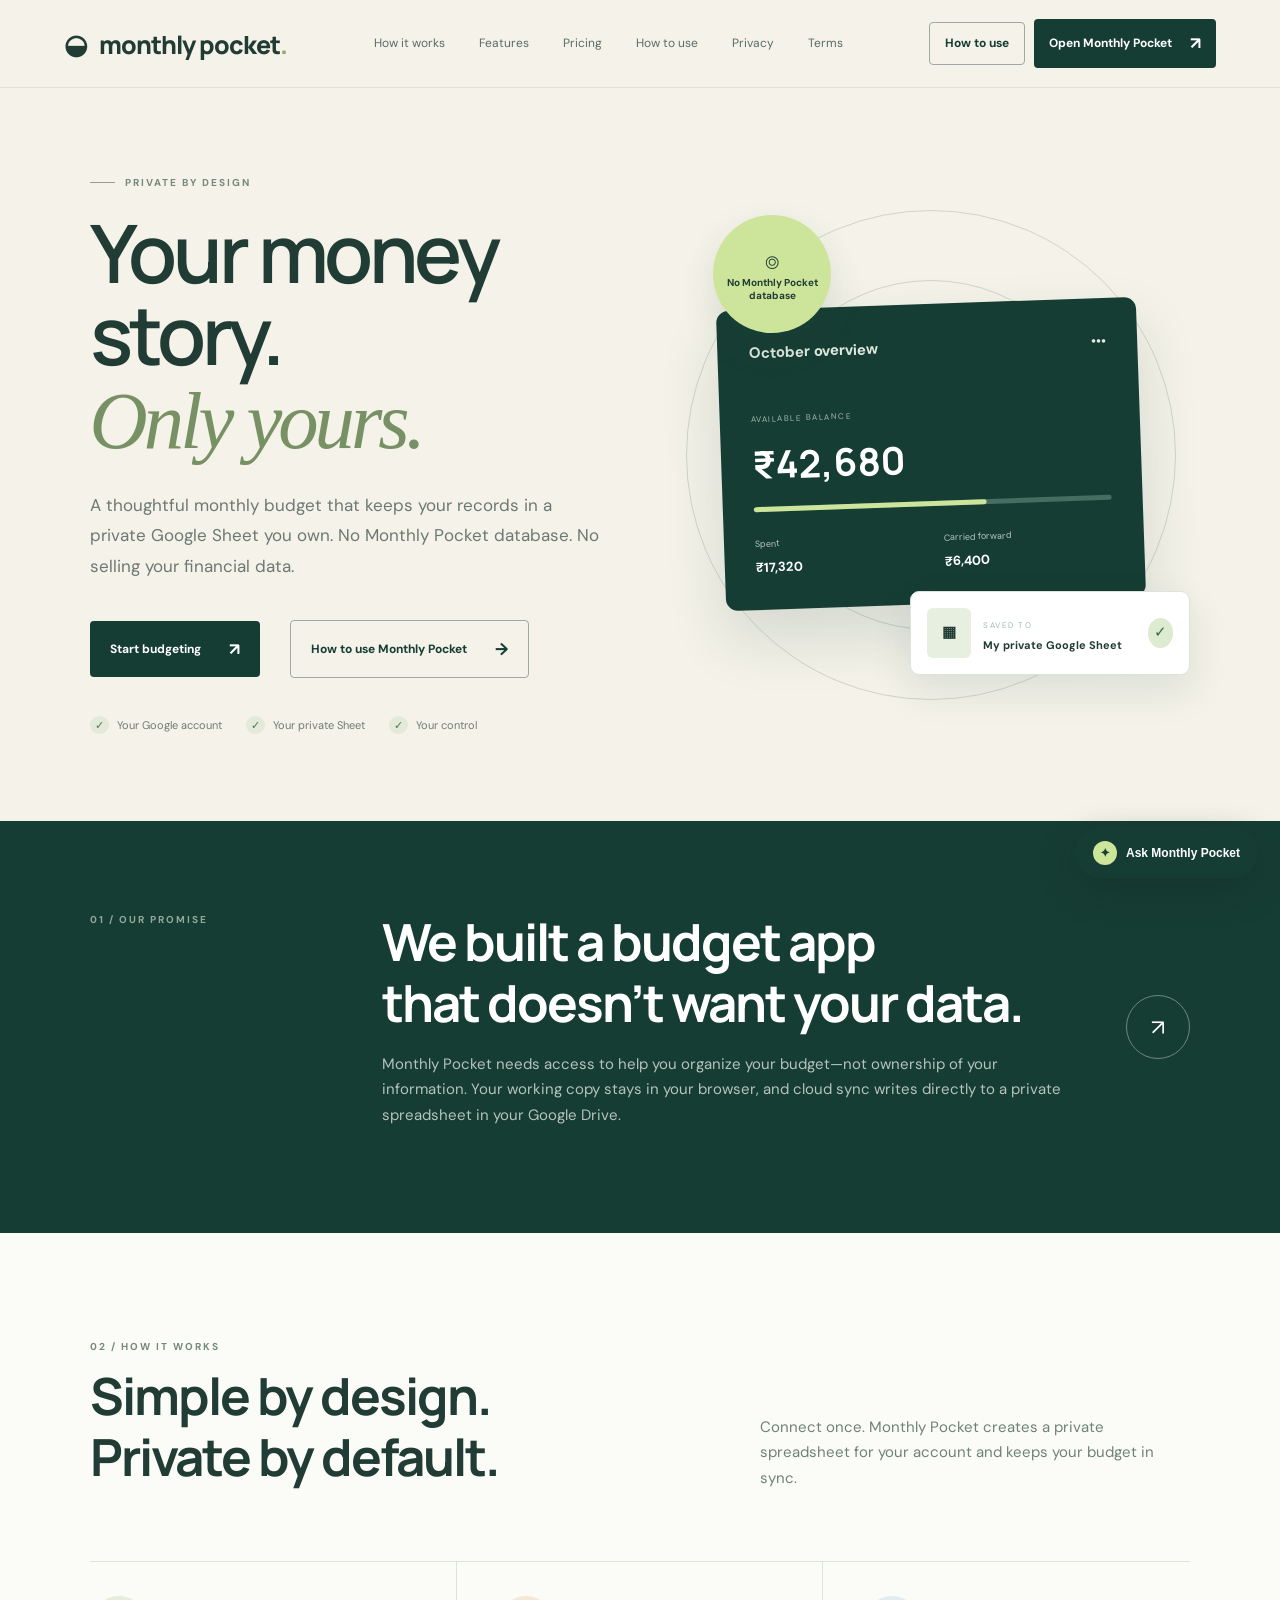
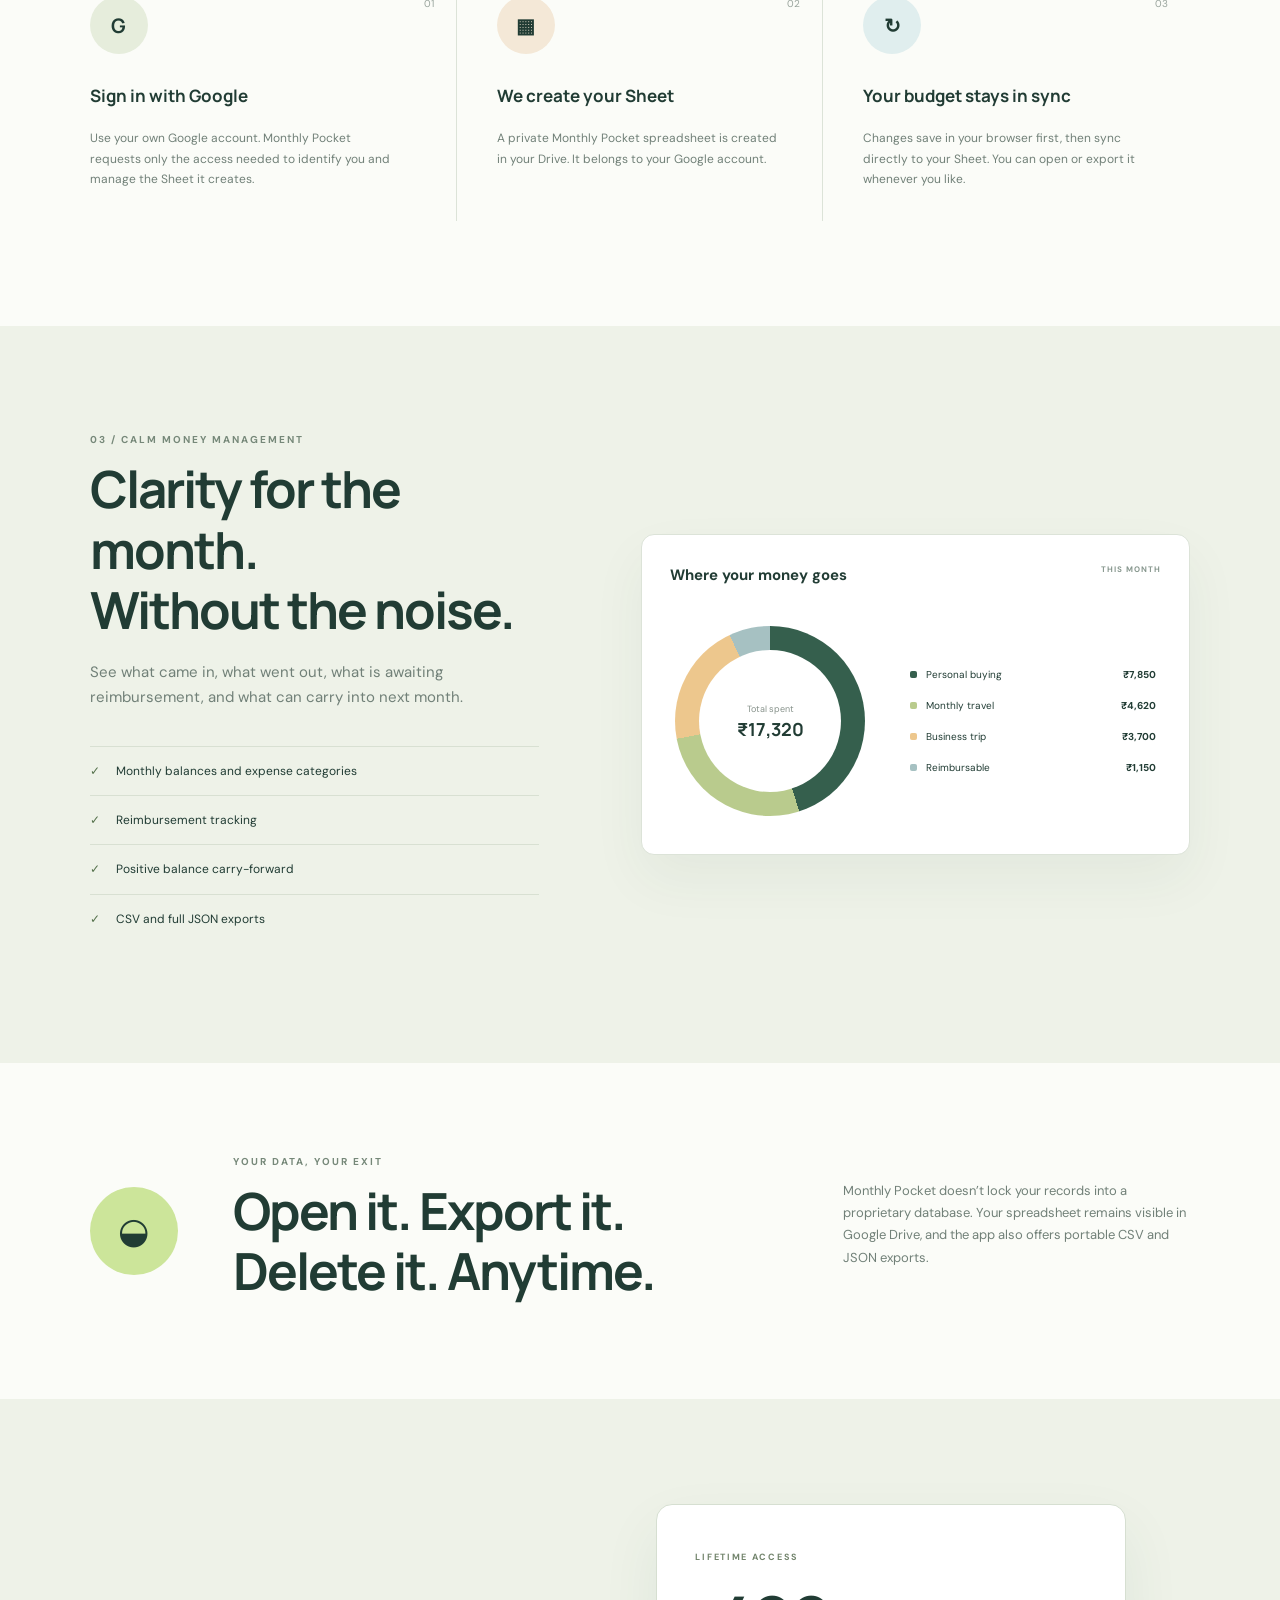
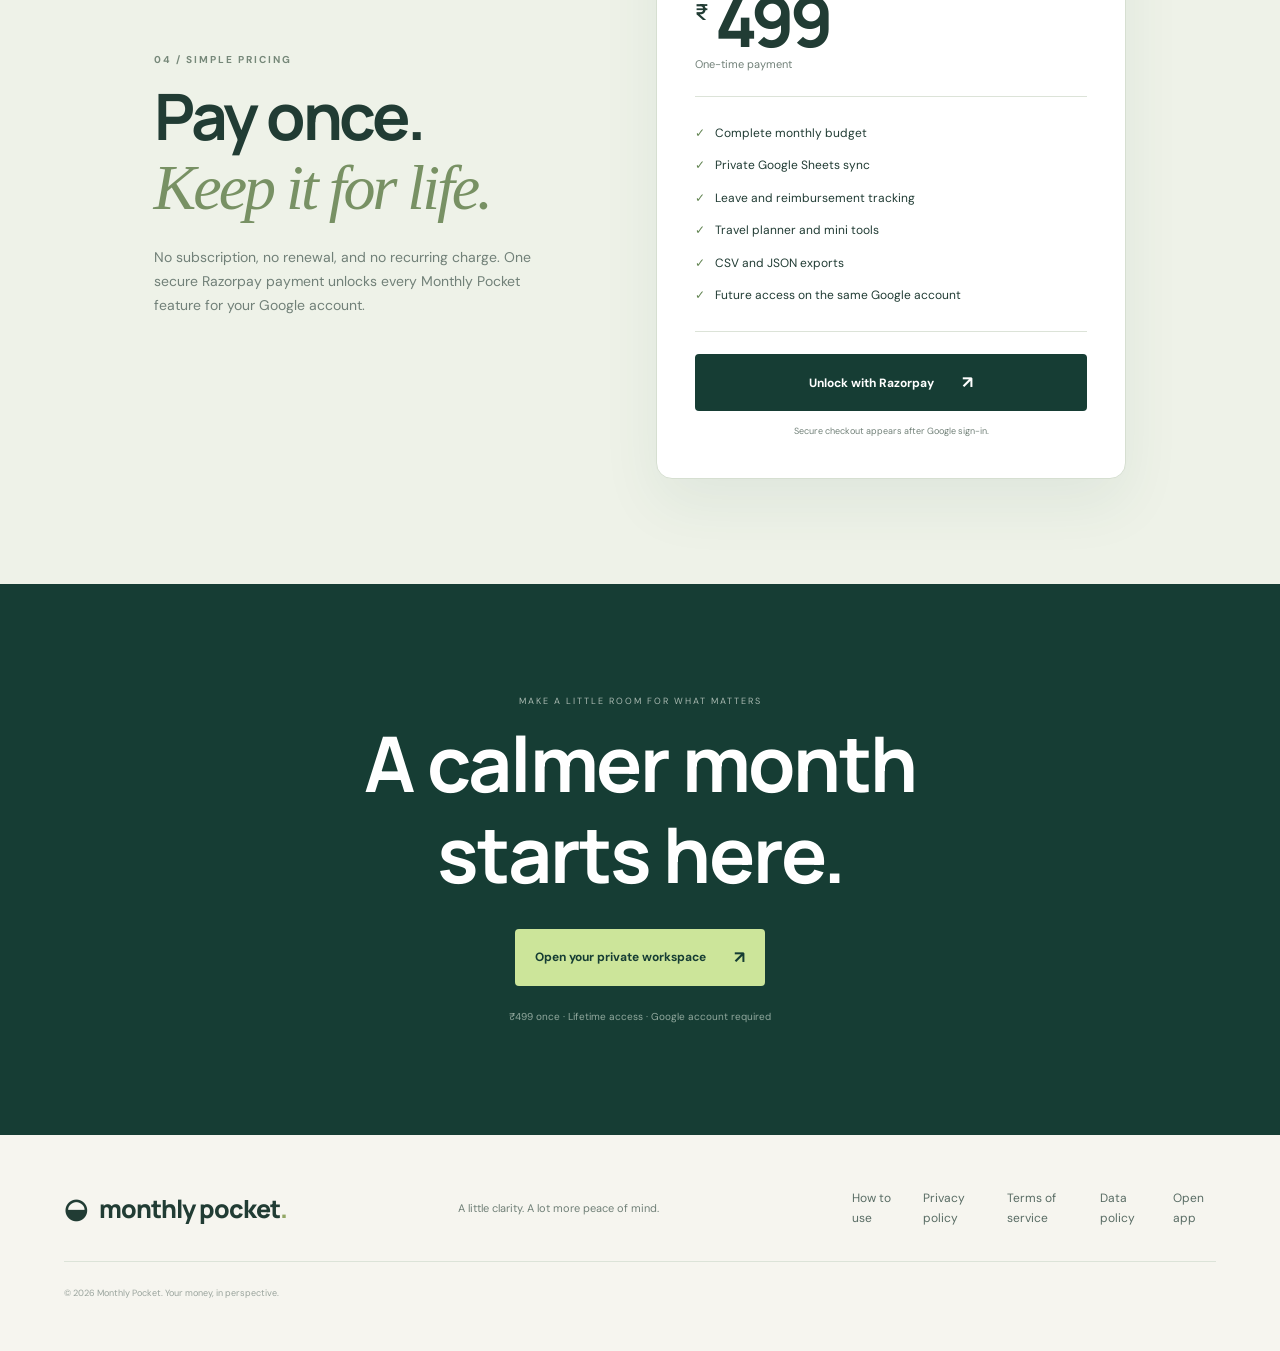
==== commit 0a8589dc: "Add Monthly Pocket product chat" ====
--- a/index.html
+++ b/index.html
@@ -6,6 +6,7 @@
   <meta name="description" content="A calm monthly budget that saves your financial data to your own private Google Sheet—not a Monthly Pocket database.">
   <title>Monthly Pocket — Your budget. Your Google Sheet.</title>
   <link rel="stylesheet" href="marketing.css">
+  <link rel="stylesheet" href="chat.css">
 </head>
 <body>
   <header class="site-header">
@@ -120,6 +121,7 @@
     <nav aria-label="Legal navigation"><a href="how-to-use.html">How to use</a><a href="privacy-policy.html">Privacy policy</a><a href="terms-of-service.html">Terms of service</a><a href="data-policy.html">Data policy</a><a href="app.html">Open app</a></nav>
     <small>© 2026 Monthly Pocket. Your money, in perspective.</small>
   </footer>
+  <script src="chat.js" defer></script>
 </body>
 </html>
 
--- a/marketing.css
+++ b/marketing.css
@@ -5,4 +5,8 @@
 .header-actions{display:flex;align-items:center;gap:9px}.button-ghost{background:transparent;color:var(--forest);border:1px solid #9eaaa1}.button-ghost:hover{background:#e9eee4}.guide-main{background:var(--paper)}.guide-hero{padding:95px max(30px,7vw);display:grid;grid-template-columns:.9fr 1.1fr;gap:7vw;align-items:center;background:var(--cream);min-height:670px}.guide-hero h1{font-size:clamp(45px,5.5vw,76px)}.guide-formula{display:grid;grid-template-columns:1fr auto 1fr auto 1fr;align-items:center;gap:15px}.guide-formula>div{min-height:250px;padding:30px;border:1px solid var(--line);border-radius:15px;background:white;display:flex;flex-direction:column}.guide-formula>i{font:400 34px Georgia;color:#859187}.guide-formula small{font-size:9px;letter-spacing:1.5px;color:var(--muted)}.guide-formula b{font:700 22px Manrope;margin:48px 0 12px}.guide-formula span{font-size:11px;color:var(--muted)}.guide-formula .formula-result{background:var(--forest);color:white;border-color:var(--forest)}.guide-formula .formula-result small,.guide-formula .formula-result span{color:#b7c7bf}.guide-quick,.guide-tools{padding:105px max(30px,7vw)}.guide-heading{display:flex;justify-content:space-between;align-items:end;gap:40px;margin-bottom:50px}.guide-heading h2,.guide-safety h2{font-size:clamp(32px,4vw,52px);line-height:1.15;letter-spacing:-2px;margin:8px 0}.guide-heading>p{max-width:380px;color:var(--muted);font-size:13px}.guide-flow{display:grid;grid-template-columns:repeat(5,1fr);border-top:1px solid var(--line)}.guide-flow article{position:relative;padding:32px 25px 25px 0;border-right:1px solid var(--line);min-height:345px;display:flex;flex-direction:column}.guide-flow article+article{padding-left:25px}.guide-flow article:last-child{border-right:0}.flow-number{position:absolute;right:20px;top:32px;color:#9aa69f;font-size:9px}.flow-icon{width:54px;height:54px;border-radius:50%;display:grid;place-items:center;background:var(--sage);font:700 18px Manrope;margin-bottom:30px}.guide-flow article:nth-child(2) .flow-icon{background:#f3e7d7}.guide-flow article:nth-child(3) .flow-icon{background:#e1efec}.guide-flow article:nth-child(4) .flow-icon{background:#f5e4dc}.guide-flow article:nth-child(5) .flow-icon{background:var(--lime)}.guide-flow h3{font-size:18px}.guide-flow p{color:var(--muted);font-size:12px}.guide-flow small{font-size:8px;letter-spacing:1px;color:#809176;margin-top:auto}.guide-memory{padding:75px max(30px,7vw);background:var(--forest);color:white;display:grid;grid-template-columns:.7fr repeat(3,1fr);gap:40px}.guide-memory>div{border-left:1px solid #547269;padding-left:25px}.guide-memory b{display:block;font:600 16px Manrope;margin-bottom:10px}.guide-memory span{font-size:11px;color:#afc0b8}.guide-tools{background:#eef2e8}.guide-grid{display:grid;grid-template-columns:repeat(3,1fr);gap:18px}.guide-card{padding:32px;background:white;border:1px solid var(--line);border-radius:13px;min-height:230px}.guide-card>span{font-size:8px;letter-spacing:1.4px;color:#809176}.guide-card h3{font-size:19px;margin:25px 0 12px}.guide-card p{font-size:12px;color:var(--muted)}.guide-safety{padding:85px max(30px,7vw);display:grid;grid-template-columns:1.1fr 1fr .8fr;gap:60px;align-items:center}.guide-safety ol{counter-reset:item;margin:0;padding:0;list-style:none}.guide-safety li{counter-increment:item;border-bottom:1px solid var(--line);padding:14px 0;font-size:12px}.guide-safety li:before{content:"0" counter(item);color:#809176;font-size:9px;margin-right:15px}.guide-safety>p{font-size:12px;color:var(--muted)}.cheat-sheet{padding:80px max(30px,12vw);background:var(--cream)}.cheat-sheet>p{margin-bottom:25px}.cheat-sheet>div{display:grid;grid-template-columns:1fr 1.5fr;gap:30px;padding:15px 0;border-top:1px solid #dcded4}.cheat-sheet span{color:var(--muted);font-size:12px}.cheat-sheet b{font:600 13px Manrope}.guide-main .cta{margin:0}
 @media(max-width:1100px){.guide-hero{grid-template-columns:1fr}.guide-flow{grid-template-columns:repeat(2,1fr)}.guide-flow article{border-bottom:1px solid var(--line)}.guide-memory{grid-template-columns:1fr}.guide-memory>div{border-left:0;border-top:1px solid #547269;padding:22px 0 0}.guide-grid{grid-template-columns:repeat(2,1fr)}.guide-safety{grid-template-columns:1fr 1fr}.guide-safety>p{grid-column:1/-1}}
 @media(max-width:650px){.header-actions .button-ghost{display:none}.guide-hero,.guide-quick,.guide-tools,.guide-safety{padding:65px 20px}.guide-formula{grid-template-columns:1fr}.guide-formula>i{display:none}.guide-formula>div{min-height:auto}.guide-formula b{margin:22px 0 8px}.guide-heading{display:block;margin-bottom:30px}.guide-flow{grid-template-columns:1fr}.guide-flow article,.guide-flow article+article{padding:28px 0;min-height:260px;border-right:0}.guide-memory{padding:60px 20px}.guide-grid{grid-template-columns:1fr}.guide-card{min-height:auto}.guide-safety{grid-template-columns:1fr}.guide-safety>p{grid-column:auto}.cheat-sheet{padding:60px 20px}.cheat-sheet>div{grid-template-columns:1fr;gap:4px}}
+
+.guide-recovery{padding:105px max(30px,7vw);background:var(--forest);color:white}.guide-recovery .guide-heading>p{color:#afc0b8}.guide-recovery .section-number{color:#91aa9b}.recovery-grid{display:grid;grid-template-columns:repeat(3,1fr);border-top:1px solid #547269}.recovery-grid article{padding:34px 38px 34px 0;border-right:1px solid #547269}.recovery-grid article+article{padding-left:38px}.recovery-grid article:last-child{border-right:0}.recovery-grid article>span{font-size:9px;letter-spacing:1px;color:var(--lime)}.recovery-grid h3{font-size:19px;margin:25px 0 12px}.recovery-grid p,.recovery-grid small{display:block;color:#b8c8c0;font-size:12px}.recovery-grid a{display:inline-block;color:var(--lime);font-size:11px;font-weight:700;text-decoration:none;border-bottom:1px solid #779183;padding-bottom:3px}.recovery-grid a:hover{border-color:var(--lime)}.recovery-note{margin-top:30px;padding:22px 25px;border-radius:9px;background:var(--lime);color:var(--forest);display:flex;gap:18px;align-items:center}.recovery-note>b{white-space:nowrap;font-family:Manrope,sans-serif}.recovery-note span{font-size:12px}
+@media(max-width:1100px){.recovery-grid{grid-template-columns:1fr}.recovery-grid article,.recovery-grid article+article{padding:30px 0;border-right:0;border-bottom:1px solid #547269}.recovery-grid article:last-child{border-bottom:0}}
+@media(max-width:650px){.guide-recovery{padding:65px 20px}.recovery-note{align-items:flex-start;flex-direction:column;gap:5px}}
 .pricing{padding:105px max(30px,12vw);display:grid;grid-template-columns:1fr minmax(330px,470px);gap:9vw;align-items:center;background:#eef2e8}.pricing-copy h2{font-size:clamp(42px,5vw,68px);line-height:1.08;letter-spacing:-3px;margin:13px 0 24px}.pricing-copy h2 em{font-family:Georgia,serif;font-weight:400;color:#789164}.pricing-copy>p:last-child{max-width:590px;color:var(--muted);font-size:14px}.price-card{padding:38px;background:white;border:1px solid #d6dfd1;border-radius:16px;box-shadow:0 25px 60px #234f4212}.price-card>span{font-size:9px;font-weight:700;letter-spacing:1.7px;color:#72846c}.price-card>div{display:flex;align-items:flex-start;margin:17px 0 0}.price-card>div small{font:600 22px Manrope;margin:12px 7px 0 0}.price-card>div strong{font:700 70px/1 Manrope;letter-spacing:-5px}.price-card>p{font-size:11px;color:var(--muted)}.price-card ul{padding:20px 0;margin:22px 0;list-style:none;border-top:1px solid var(--line);border-bottom:1px solid var(--line)}.price-card li{font-size:12px;padding:6px 0}.price-card li:before{content:'✓';color:#628452;margin-right:10px}.price-card .button{width:100%}.price-card>small{display:block;text-align:center;margin-top:13px;color:var(--muted);font-size:9px}@media(max-width:900px){.pricing{grid-template-columns:1fr;gap:45px}.price-card{max-width:520px}}@media(max-width:650px){.pricing{padding:70px 20px}.price-card{padding:27px}.pricing-copy h2{letter-spacing:-2px}}
--- a/chat.css
+++ b/chat.css
@@ -0,0 +1 @@
+.mp-chat{--mp-forest:#163d34;--mp-lime:#cce59a;--mp-cream:#f4f2e9;--mp-muted:#718078;position:fixed;right:22px;bottom:22px;z-index:40;font:14px/1.45 Arial,sans-serif;color:#213c34}.mp-chat *{box-sizing:border-box}.mp-chat__launcher{display:flex;align-items:center;gap:9px;border:0;border-radius:999px;background:var(--mp-forest);color:#fff;padding:13px 18px;box-shadow:0 12px 35px #102d2660;font:700 12px Arial,sans-serif;cursor:pointer}.mp-chat__launcher span{display:grid;place-items:center;width:24px;height:24px;border-radius:50%;background:var(--mp-lime);color:var(--mp-forest)}.mp-chat__launcher:hover{background:#285a4b}.mp-chat__panel{position:absolute;right:0;bottom:62px;width:min(370px,calc(100vw - 28px));height:min(590px,calc(100vh - 105px));background:#fff;border:1px solid #dce3d8;border-radius:18px;box-shadow:0 25px 70px #102d2640;overflow:hidden}.mp-chat__panel[hidden]{display:none}.mp-chat__header{height:72px;padding:14px 16px;background:var(--mp-forest);color:#fff;display:flex;align-items:center;justify-content:space-between}.mp-chat__header>div{display:flex;align-items:center;gap:11px}.mp-chat__header b,.mp-chat__header small{display:block}.mp-chat__header b{font-size:13px}.mp-chat__header small{font-size:10px;color:#b9ccc3;margin-top:2px}.mp-chat__mark{width:36px;height:36px;border-radius:50%;display:grid;place-items:center;background:var(--mp-lime);color:var(--mp-forest);font-size:19px}.mp-chat__header button{border:0;background:transparent;color:#fff;font-size:24px;padding:4px 8px;cursor:pointer}.mp-chat__messages{height:calc(100% - 242px);overflow-y:auto;padding:17px 15px;background:#f8faf6}.mp-chat__message{width:fit-content;max-width:88%;margin:0 0 11px;padding:11px 13px;border-radius:13px;font-size:12px;white-space:pre-wrap}.mp-chat__message--bot{background:#fff;border:1px solid #e1e7de;border-bottom-left-radius:4px}.mp-chat__message--user{margin-left:auto;background:var(--mp-forest);color:#fff;border-bottom-right-radius:4px}.mp-chat__message--pending{color:var(--mp-muted);font-style:italic}.mp-chat__suggestions{display:flex;gap:7px;overflow-x:auto;padding:10px 14px 5px;background:#fff}.mp-chat__suggestions button{white-space:nowrap;border:1px solid #dce3d8;background:#f5f7f1;color:#385047;border-radius:999px;padding:7px 10px;font-size:10px;cursor:pointer}.mp-chat__form{padding:9px 14px 5px;background:#fff}.mp-chat__form label{position:absolute;width:1px;height:1px;overflow:hidden;clip:rect(0 0 0 0)}.mp-chat__form>div{display:flex;border:1px solid #cfd8cc;border-radius:11px;overflow:hidden}.mp-chat__form input{min-width:0;flex:1;border:0;outline:0;padding:11px 12px;color:#213c34;background:#fff;font:12px Arial,sans-serif}.mp-chat__form button{width:42px;border:0;background:var(--mp-forest);color:#fff;font-size:18px;cursor:pointer}.mp-chat__form button:disabled{opacity:.55}.mp-chat__privacy{margin:0;padding:4px 16px 11px;color:#849088;font-size:9px;line-height:1.4;background:#fff}.mp-chat__privacy a{color:#48675b}.mp-chat button:focus-visible,.mp-chat input:focus-visible{outline:3px solid #a8c173;outline-offset:2px}@media(max-width:650px){.mp-chat{right:14px;bottom:14px}.mp-chat__launcher b{display:none}.mp-chat__launcher{padding:11px}.mp-chat__launcher span{width:28px;height:28px}.mp-chat__panel{position:fixed;inset:12px;width:auto;height:auto}.mp-chat__messages{height:calc(100% - 242px)}}
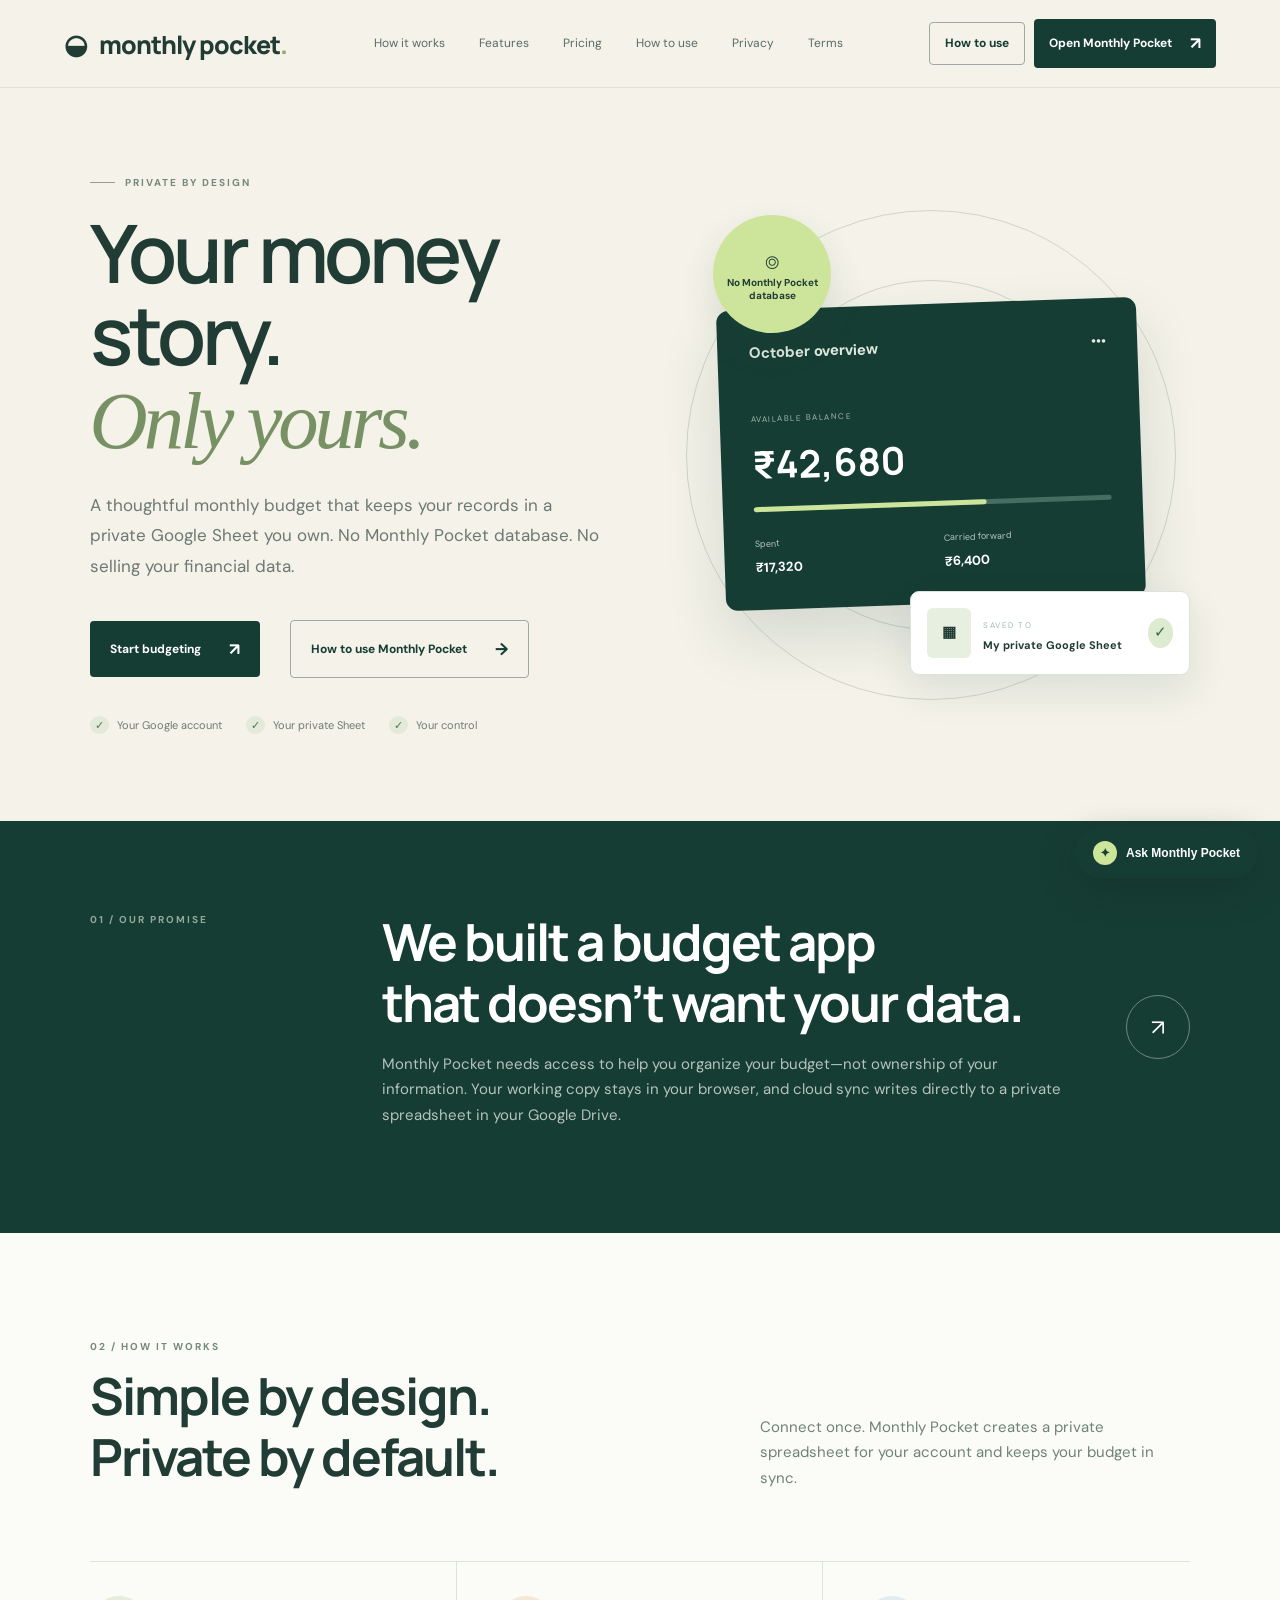
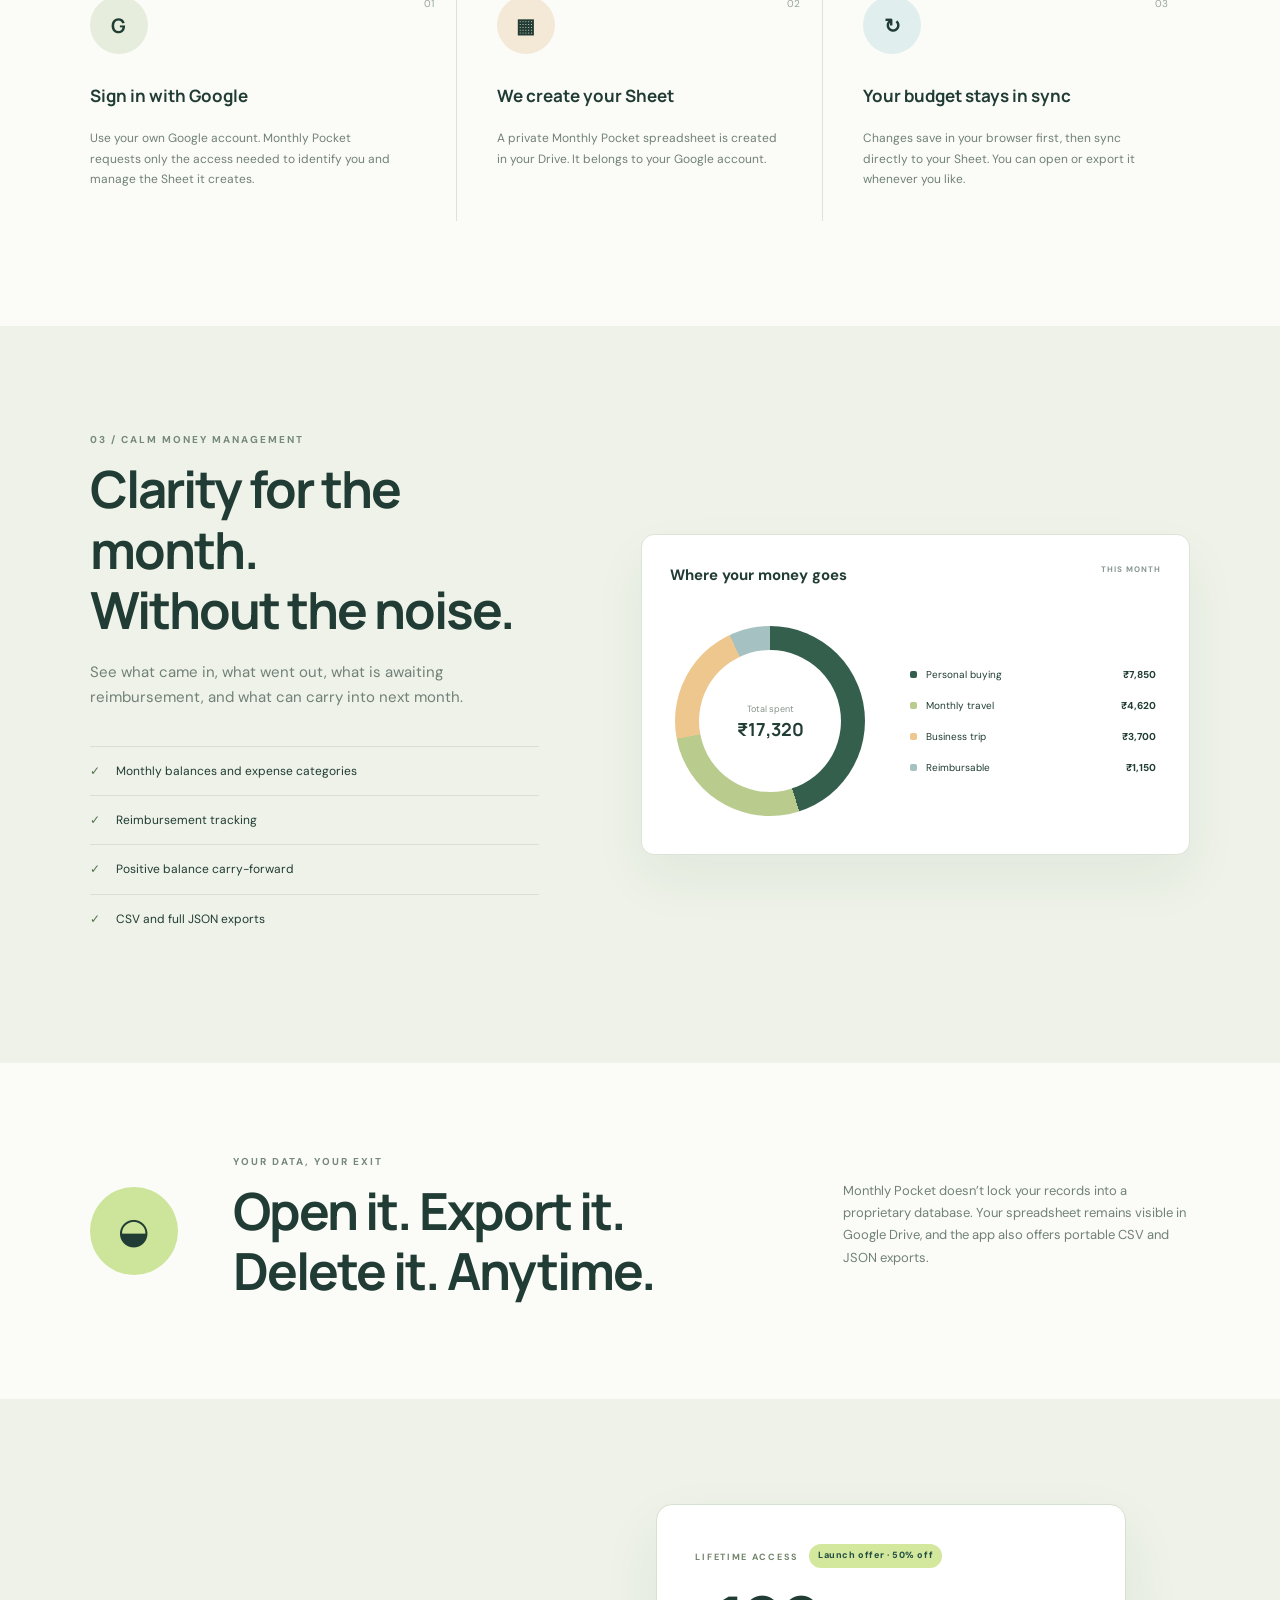
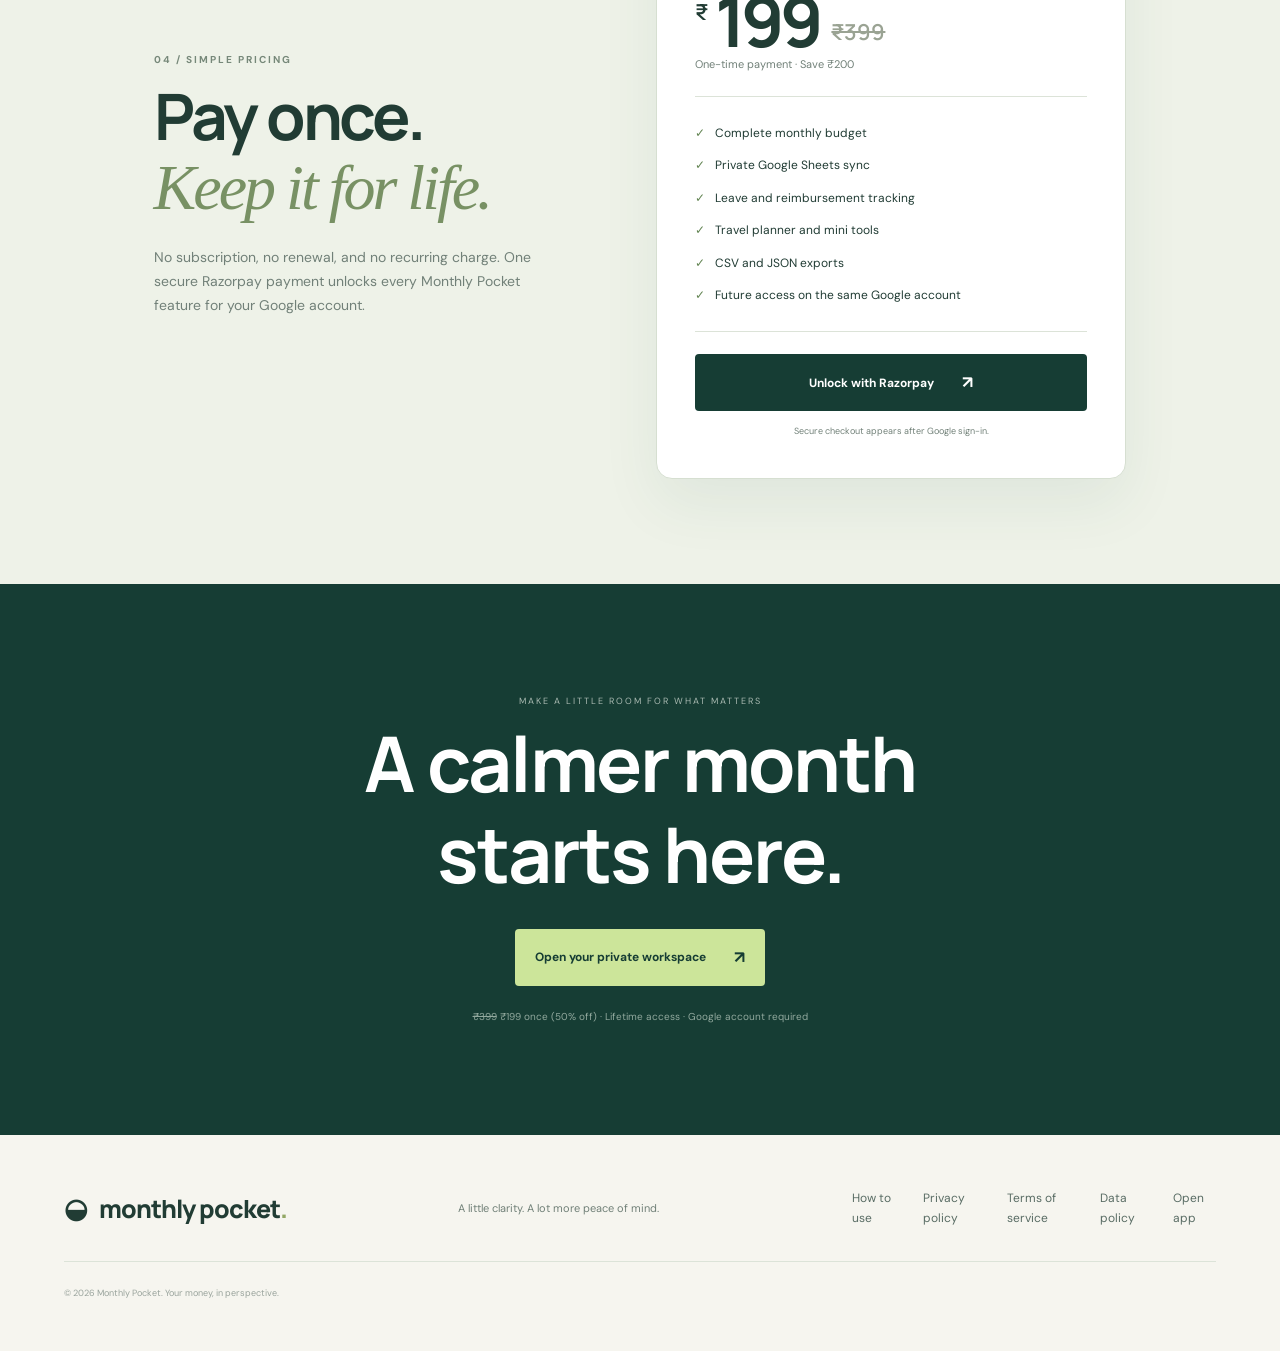
==== commit 3d83c342: "price off" ====
--- a/index.html
+++ b/index.html
@@ -5,6 +5,7 @@
   <meta name="viewport" content="width=device-width,initial-scale=1">
   <meta name="description" content="A calm monthly budget that saves your financial data to your own private Google Sheet—not a Monthly Pocket database.">
   <title>Monthly Pocket — Your budget. Your Google Sheet.</title>
+  <script>/* Signed-in visitors go straight to their dashboard. "?home" keeps the homepage open. */try{if(/(?:^|;\s*)__Host-pocket_signed_in=1/.test(document.cookie)&&!/[?&]home(?:[=&]|$)/.test(location.search))location.replace("/app.html")}catch(e){}</script>
   <link rel="stylesheet" href="marketing.css">
   <link rel="stylesheet" href="chat.css">
 </head>
@@ -104,14 +105,14 @@
 
     <section class="pricing" id="pricing">
       <div class="pricing-copy"><p class="section-number">04 / SIMPLE PRICING</p><h2>Pay once.<br><em>Keep it for life.</em></h2><p>No subscription, no renewal, and no recurring charge. One secure Razorpay payment unlocks every Monthly Pocket feature for your Google account.</p></div>
-      <article class="price-card"><span>LIFETIME ACCESS</span><div><small>₹</small><strong>499</strong></div><p>One-time payment</p><ul><li>Complete monthly budget</li><li>Private Google Sheets sync</li><li>Leave and reimbursement tracking</li><li>Travel planner and mini tools</li><li>CSV and JSON exports</li><li>Future access on the same Google account</li></ul><a class="button" href="app.html">Unlock with Razorpay <span>↗</span></a><small>Secure checkout appears after Google sign-in.</small></article>
+      <article class="price-card"><span>LIFETIME ACCESS</span><b class="discount-badge">Launch offer · 50% off</b><div><small>₹</small><strong>199</strong><s aria-label="Regular price ₹399">₹399</s></div><p>One-time payment · Save ₹200</p><ul><li>Complete monthly budget</li><li>Private Google Sheets sync</li><li>Leave and reimbursement tracking</li><li>Travel planner and mini tools</li><li>CSV and JSON exports</li><li>Future access on the same Google account</li></ul><a class="button" href="app.html">Unlock with Razorpay <span>↗</span></a><small>Secure checkout appears after Google sign-in.</small></article>
     </section>
 
     <section class="cta">
       <p>MAKE A LITTLE ROOM FOR WHAT MATTERS</p>
       <h2>A calmer month<br>starts here.</h2>
       <a class="button button-light" href="app.html">Open your private workspace <span>↗</span></a>
-      <small>₹499 once · Lifetime access · Google account required</small>
+      <small><s>₹399</s> ₹199 once (50% off) · Lifetime access · Google account required</small>
     </section>
   </main>
 
--- a/marketing.css
+++ b/marketing.css
@@ -10,3 +10,4 @@
 @media(max-width:1100px){.recovery-grid{grid-template-columns:1fr}.recovery-grid article,.recovery-grid article+article{padding:30px 0;border-right:0;border-bottom:1px solid #547269}.recovery-grid article:last-child{border-bottom:0}}
 @media(max-width:650px){.guide-recovery{padding:65px 20px}.recovery-note{align-items:flex-start;flex-direction:column;gap:5px}}
 .pricing{padding:105px max(30px,12vw);display:grid;grid-template-columns:1fr minmax(330px,470px);gap:9vw;align-items:center;background:#eef2e8}.pricing-copy h2{font-size:clamp(42px,5vw,68px);line-height:1.08;letter-spacing:-3px;margin:13px 0 24px}.pricing-copy h2 em{font-family:Georgia,serif;font-weight:400;color:#789164}.pricing-copy>p:last-child{max-width:590px;color:var(--muted);font-size:14px}.price-card{padding:38px;background:white;border:1px solid #d6dfd1;border-radius:16px;box-shadow:0 25px 60px #234f4212}.price-card>span{font-size:9px;font-weight:700;letter-spacing:1.7px;color:#72846c}.price-card>div{display:flex;align-items:flex-start;margin:17px 0 0}.price-card>div small{font:600 22px Manrope;margin:12px 7px 0 0}.price-card>div strong{font:700 70px/1 Manrope;letter-spacing:-5px}.price-card>p{font-size:11px;color:var(--muted)}.price-card ul{padding:20px 0;margin:22px 0;list-style:none;border-top:1px solid var(--line);border-bottom:1px solid var(--line)}.price-card li{font-size:12px;padding:6px 0}.price-card li:before{content:'✓';color:#628452;margin-right:10px}.price-card .button{width:100%}.price-card>small{display:block;text-align:center;margin-top:13px;color:var(--muted);font-size:9px}@media(max-width:900px){.pricing{grid-template-columns:1fr;gap:45px}.price-card{max-width:520px}}@media(max-width:650px){.pricing{padding:70px 20px}.price-card{padding:27px}.pricing-copy h2{letter-spacing:-2px}}
+.discount-badge{display:inline-block;margin-left:10px;padding:4px 9px;border-radius:999px;background:#d3e79d;color:#234f42;font-size:9px;font-weight:800;letter-spacing:.6px;vertical-align:middle}.price-card>div s{align-self:flex-end;margin:0 0 8px 12px;color:#9aa393;font:600 22px Manrope;text-decoration-thickness:2px}
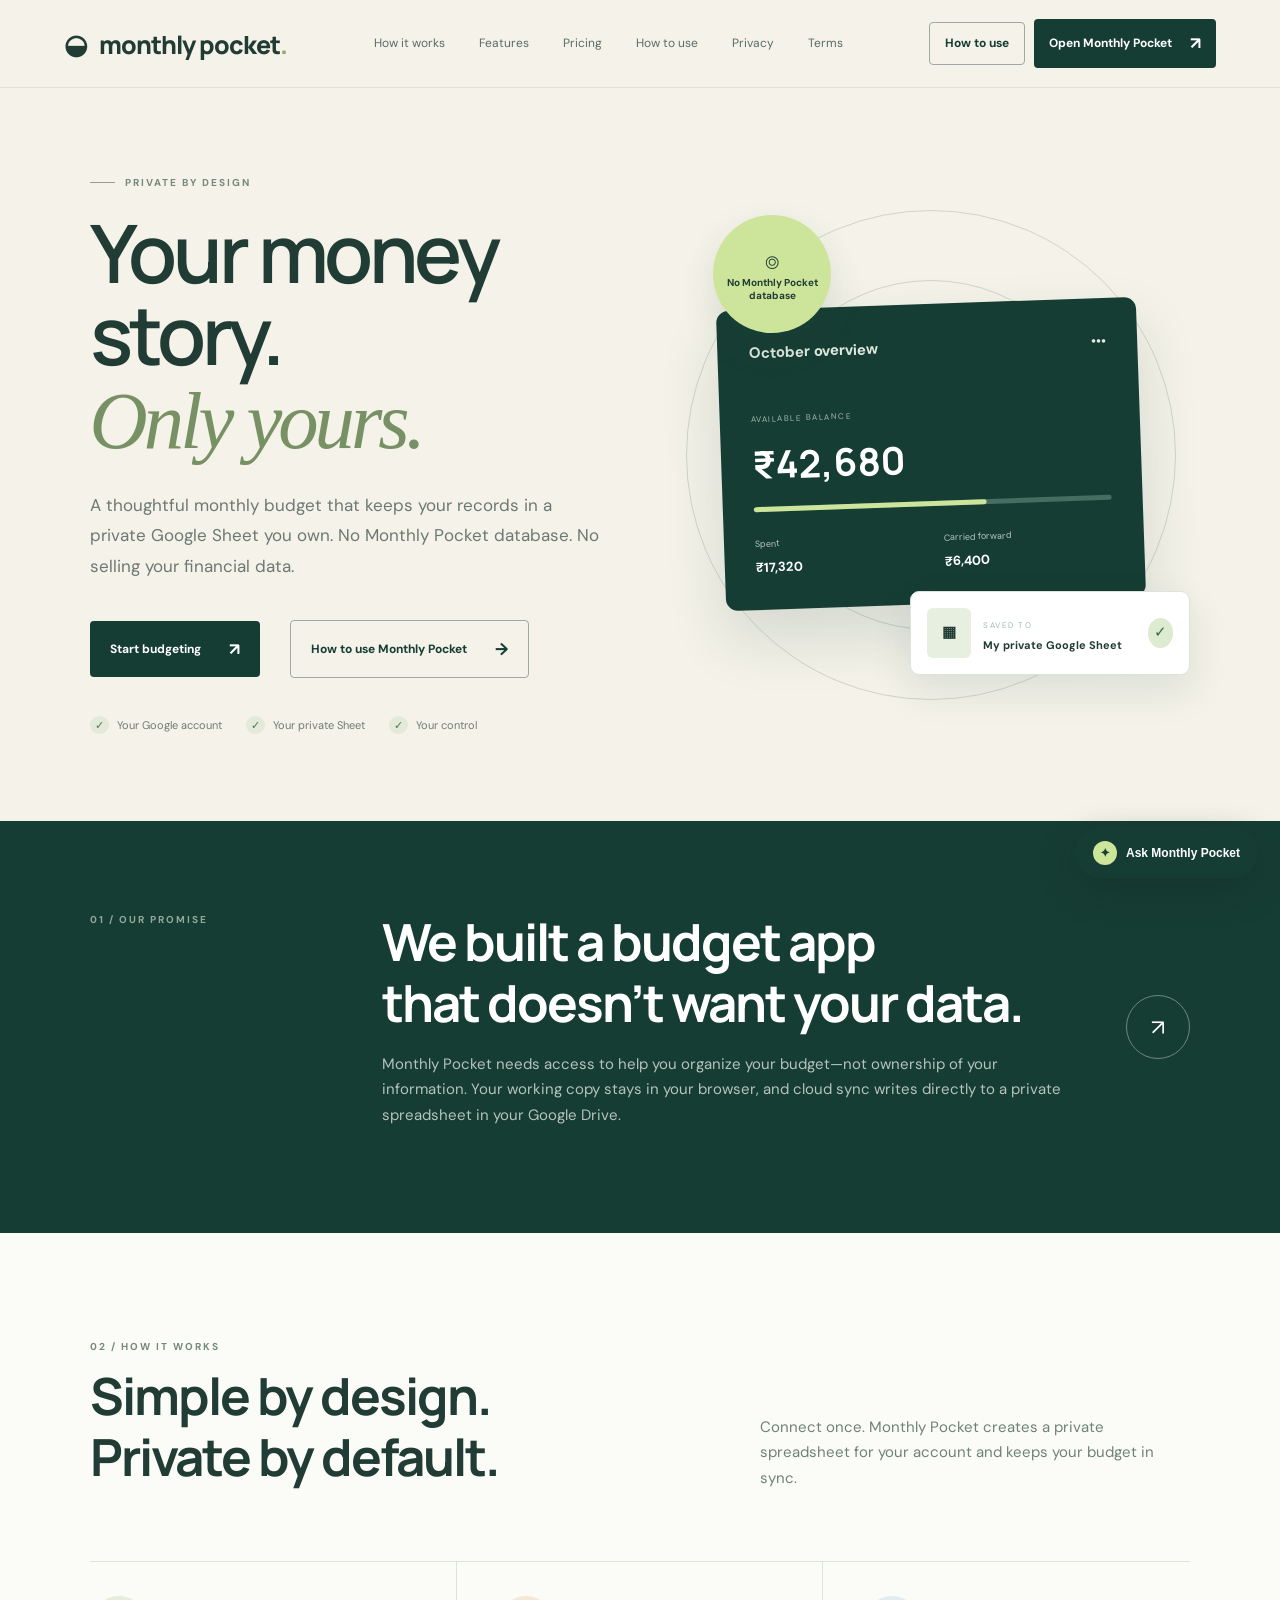
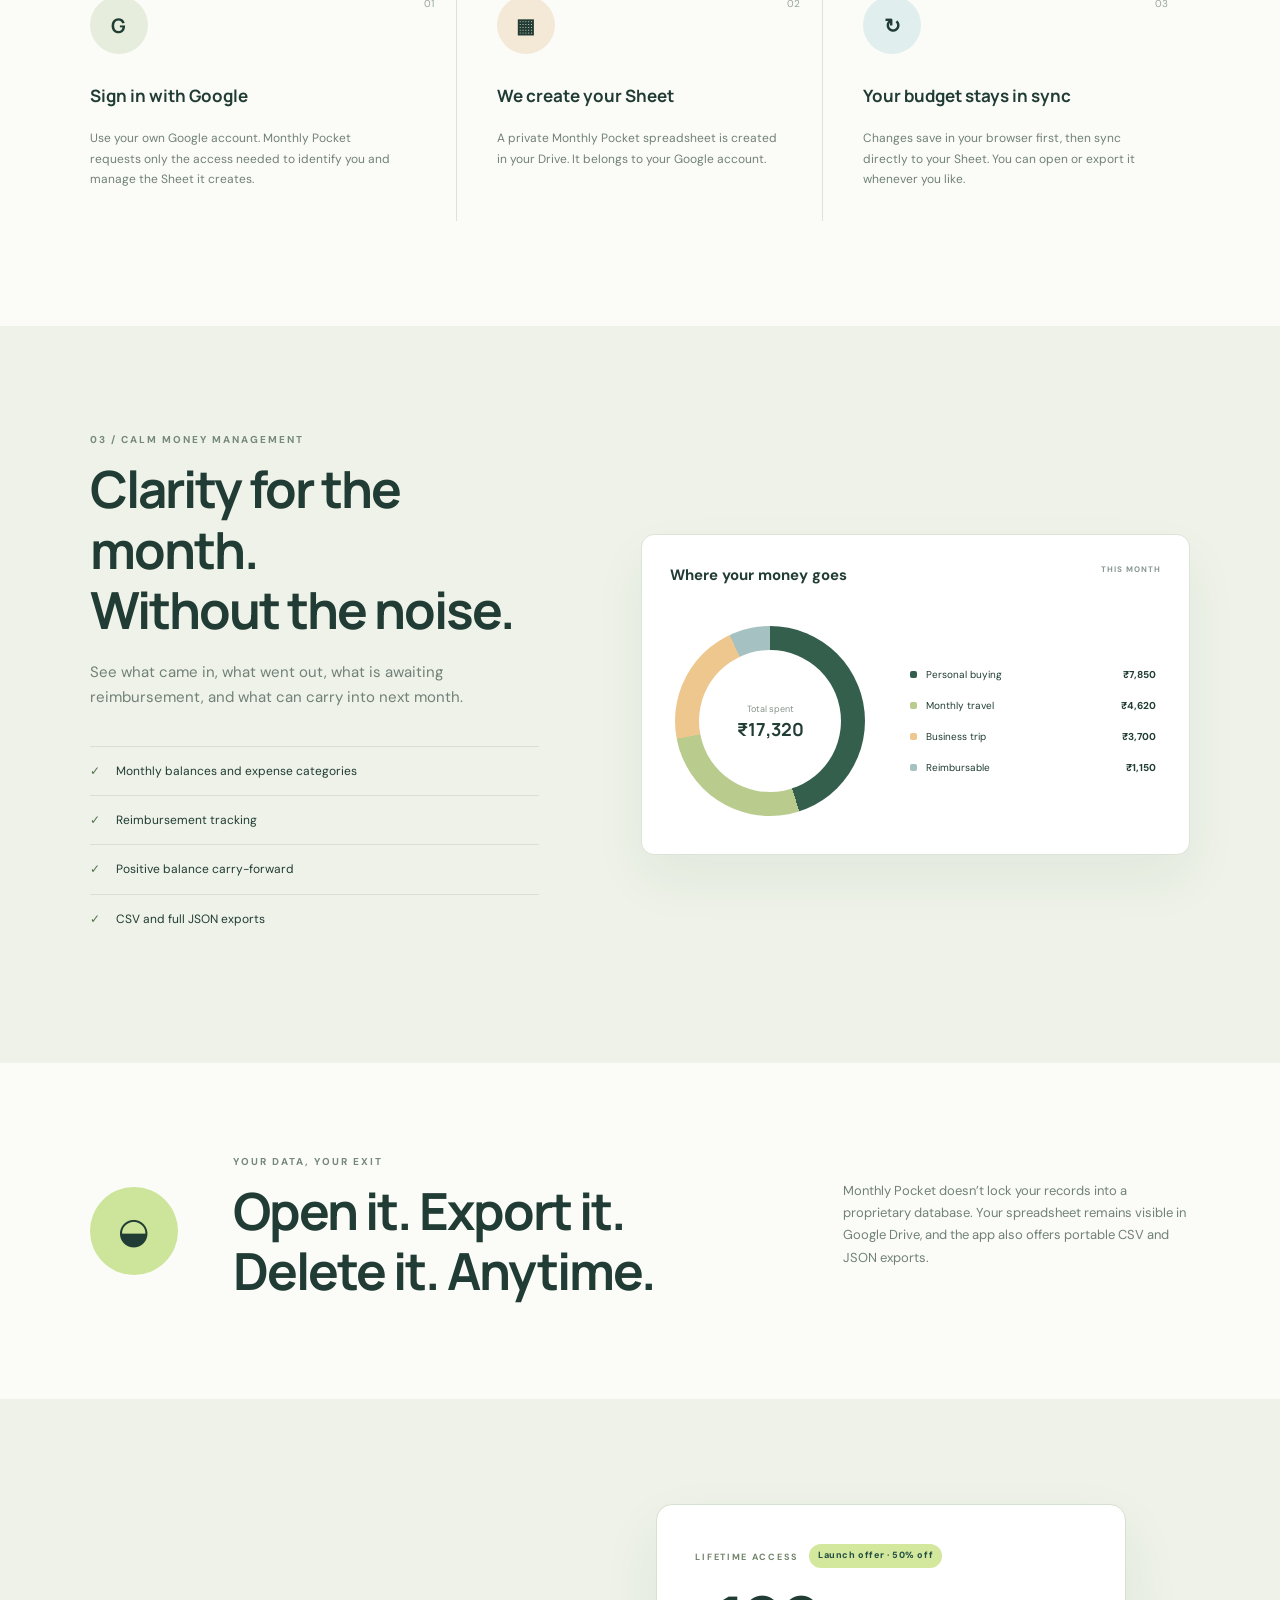
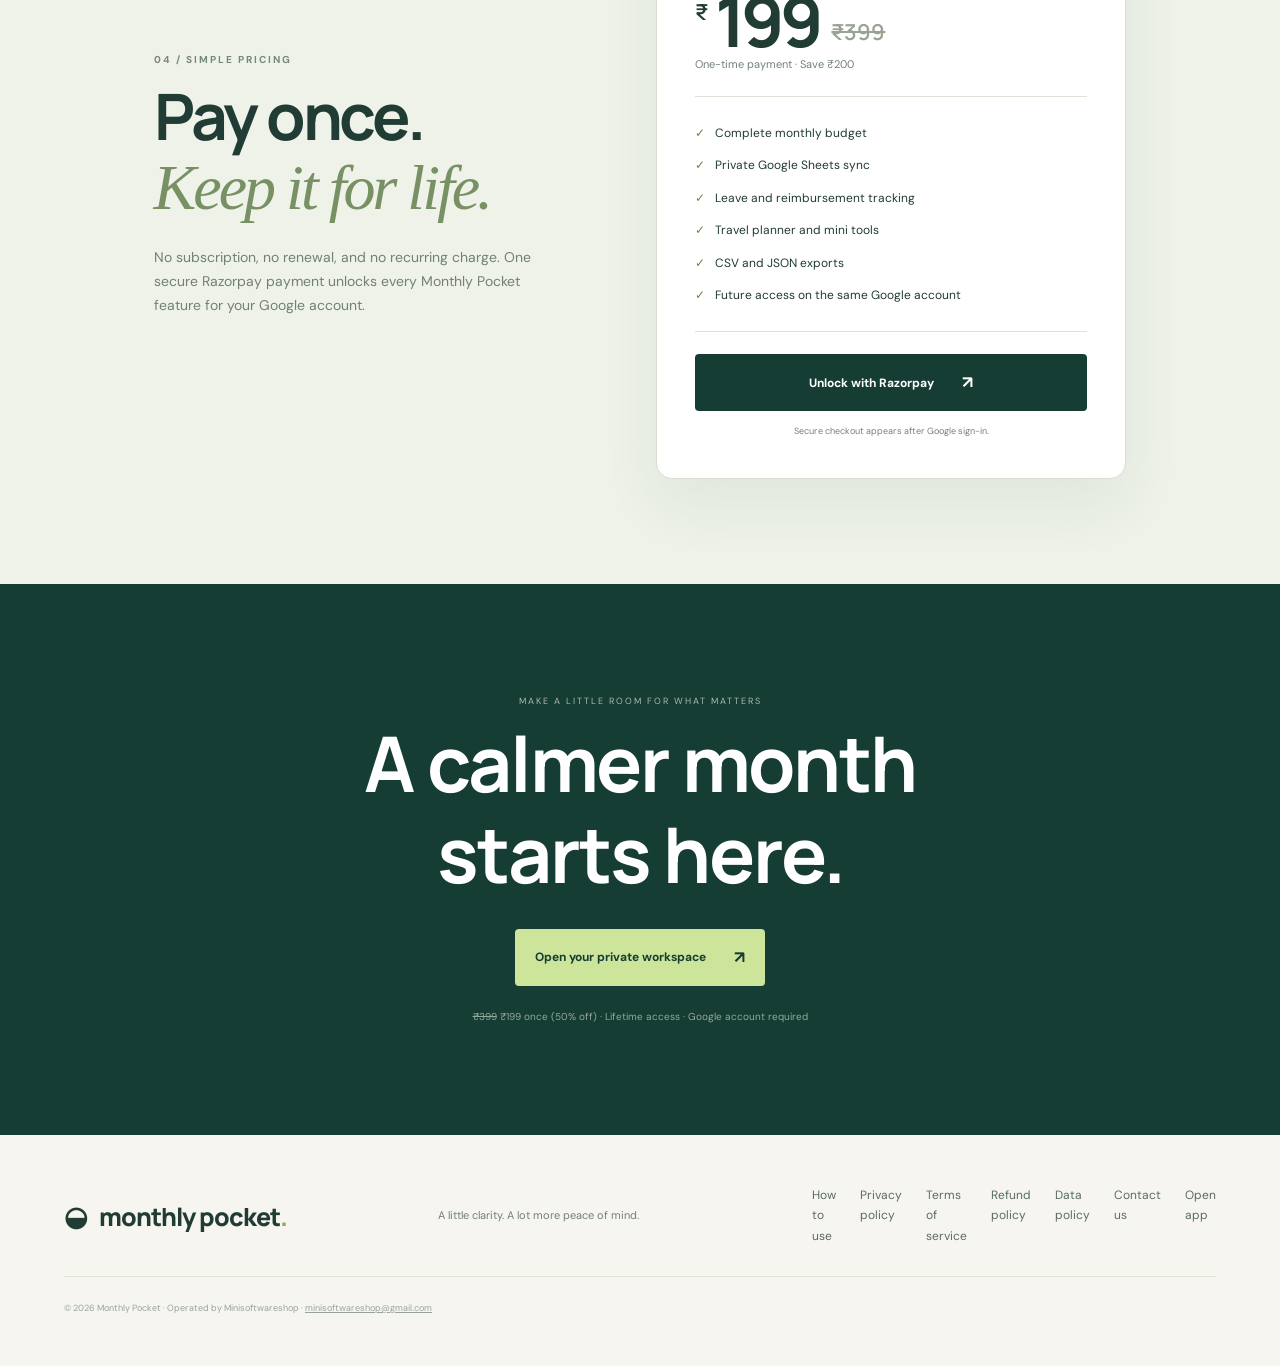
==== commit 7dafac7d: "Contact and refund page added" ====
--- a/index.html
+++ b/index.html
@@ -119,8 +119,8 @@
   <footer class="site-footer">
     <a class="logo" href="index.html"><span class="logo-mark">◒</span> monthly pocket<span>.</span></a>
     <p>A little clarity. A lot more peace of mind.</p>
-    <nav aria-label="Legal navigation"><a href="how-to-use.html">How to use</a><a href="privacy-policy.html">Privacy policy</a><a href="terms-of-service.html">Terms of service</a><a href="data-policy.html">Data policy</a><a href="app.html">Open app</a></nav>
-    <small>© 2026 Monthly Pocket. Your money, in perspective.</small>
+    <nav aria-label="Legal navigation"><a href="how-to-use.html">How to use</a><a href="privacy-policy.html">Privacy policy</a><a href="terms-of-service.html">Terms of service</a><a href="refund-policy.html">Refund policy</a><a href="data-policy.html">Data policy</a><a href="contact.html">Contact us</a><a href="app.html">Open app</a></nav>
+    <small>© 2026 Monthly Pocket · Operated by Minisoftwareshop · <a href="mailto:minisoftwareshop@gmail.com">minisoftwareshop@gmail.com</a></small>
   </footer>
   <script src="chat.js" defer></script>
 </body>
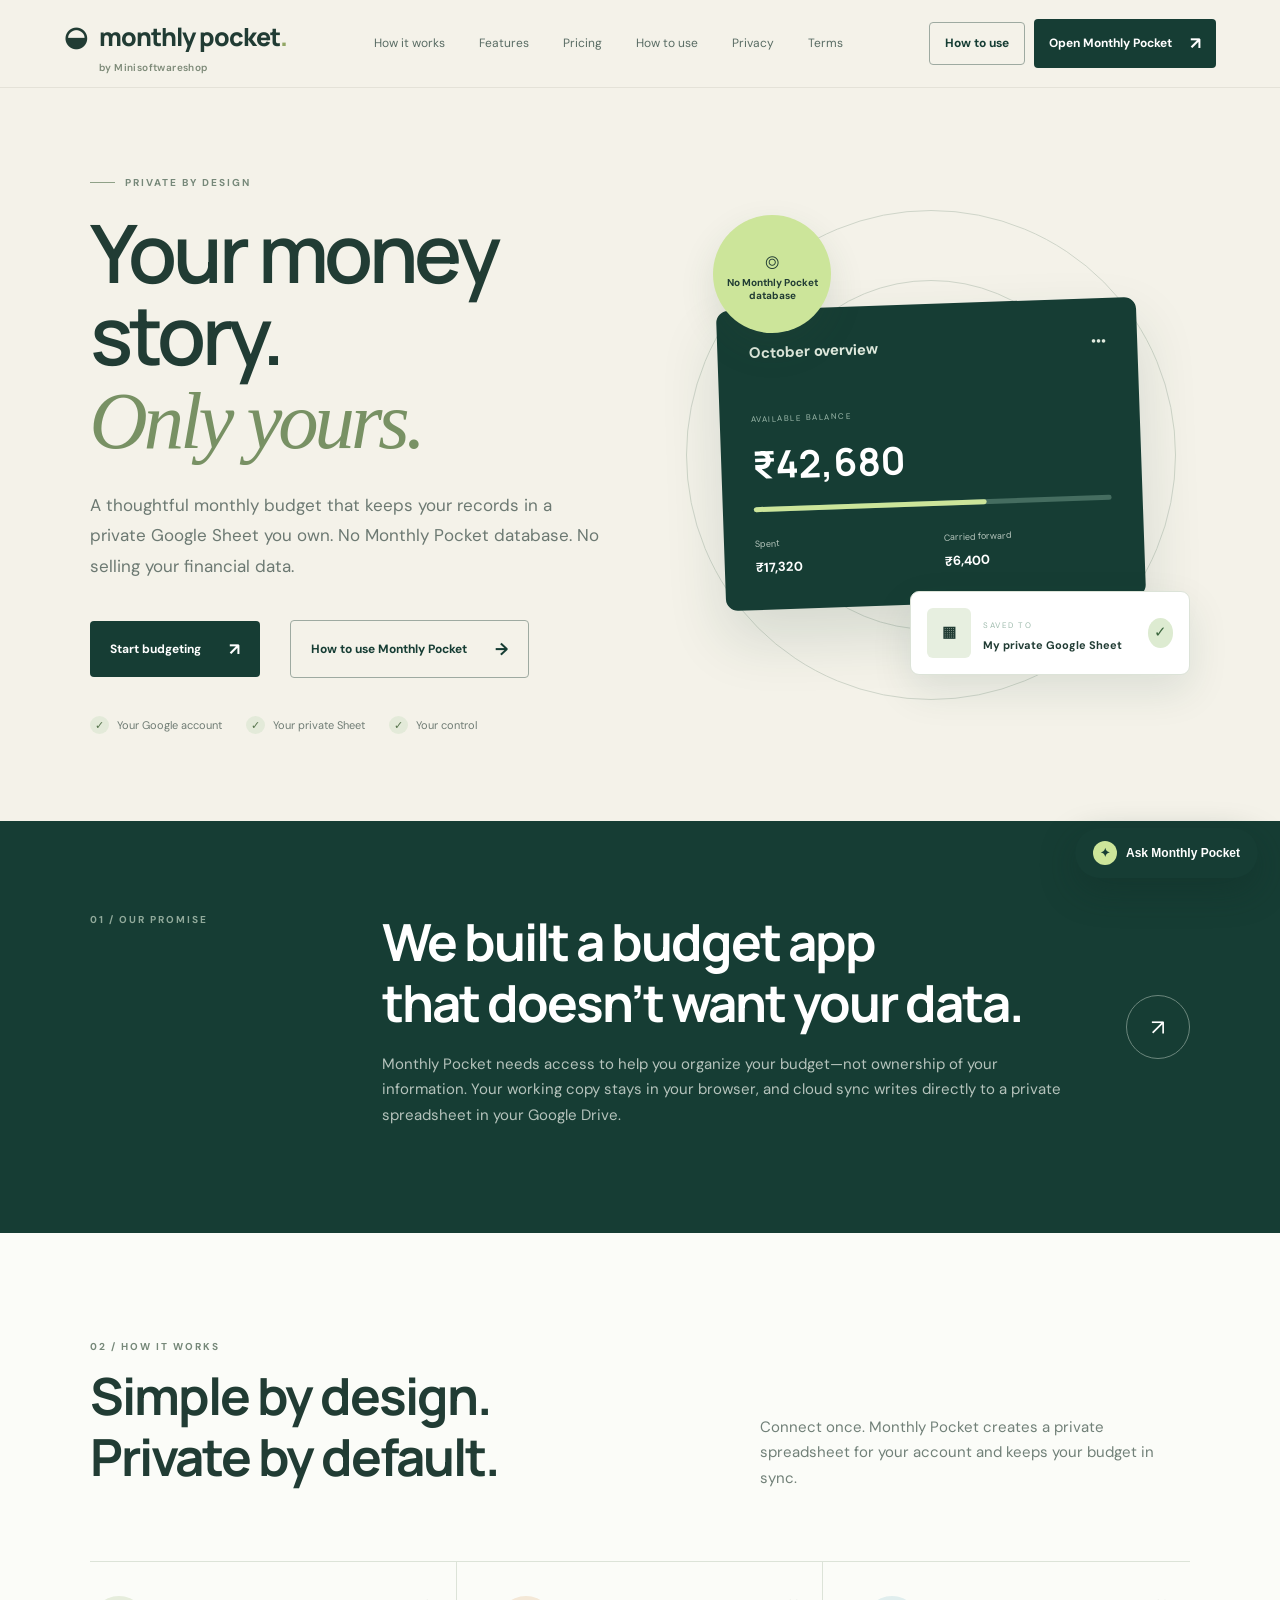
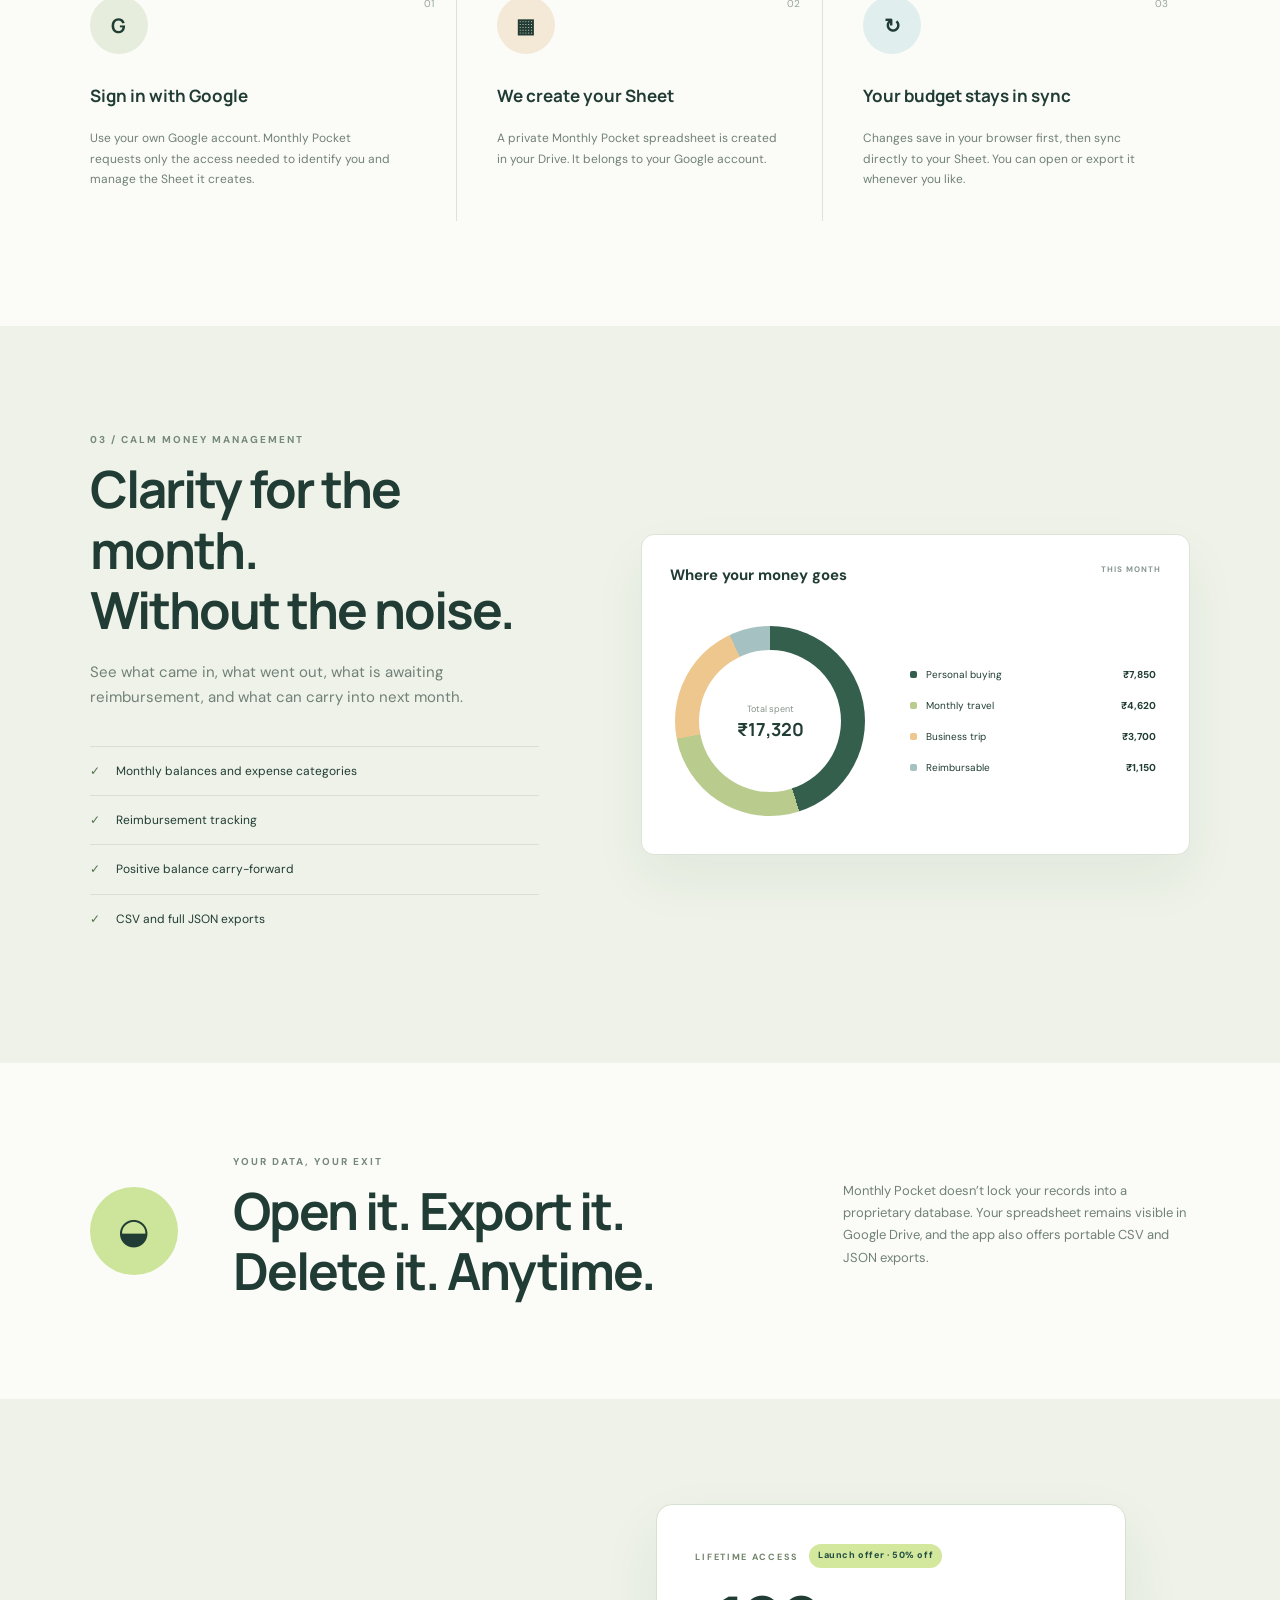
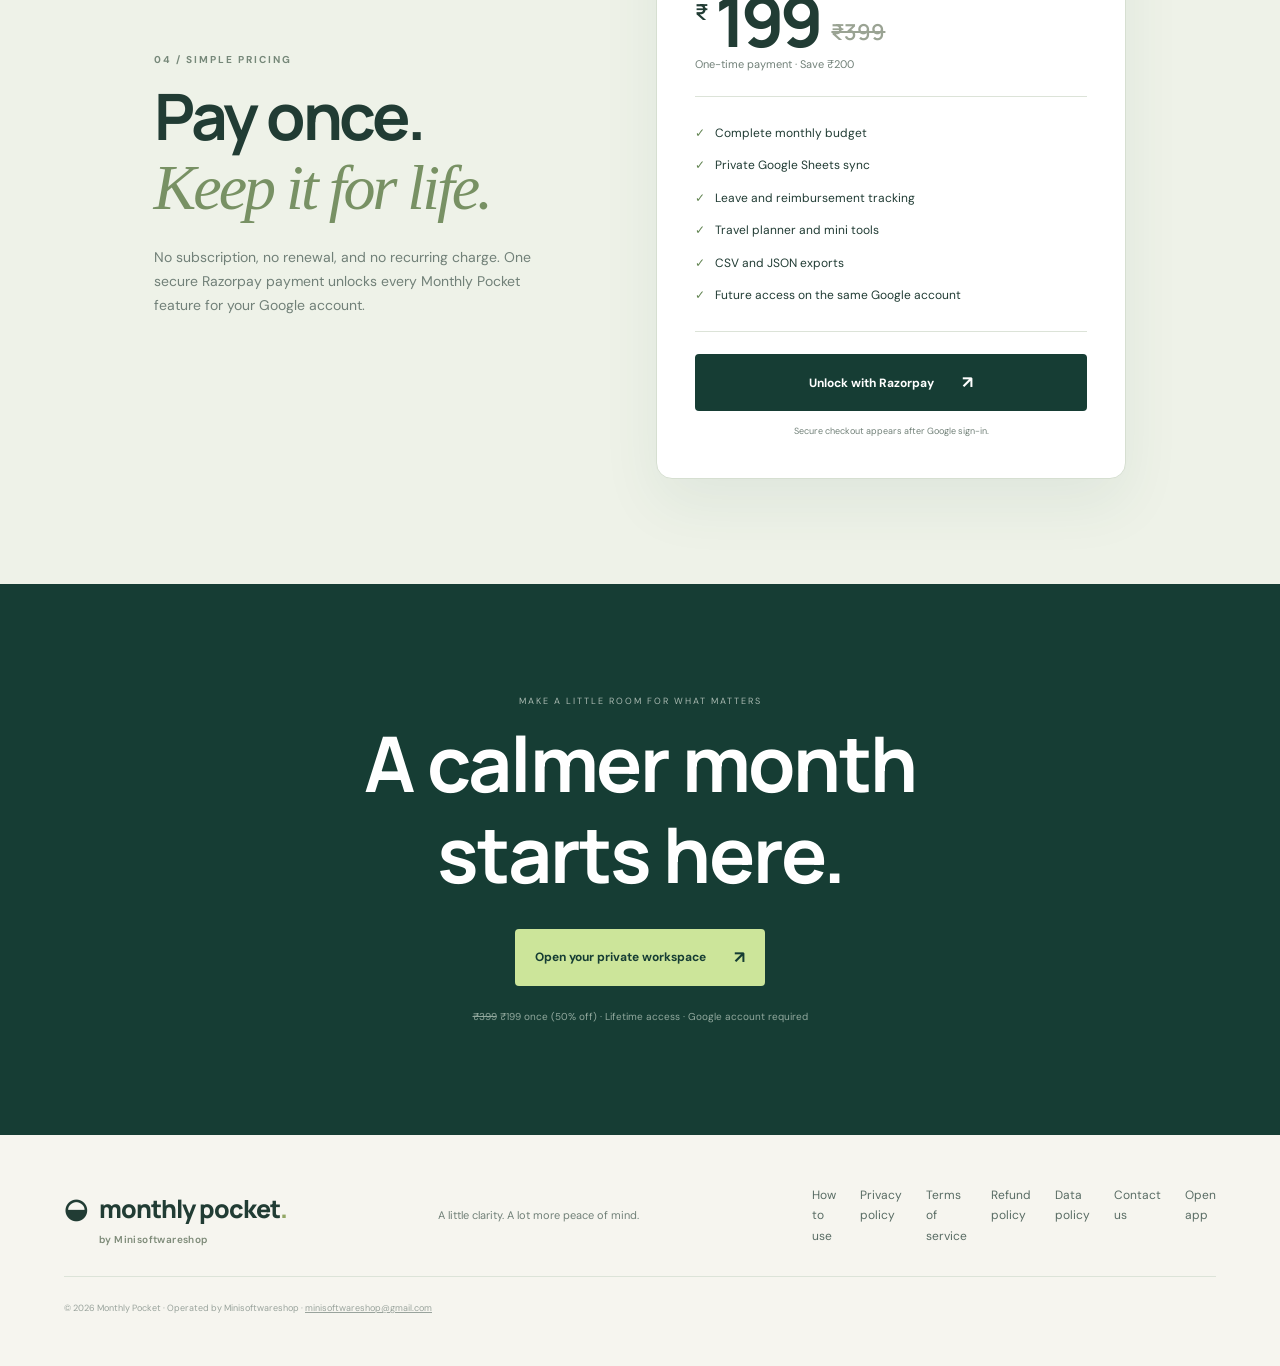
==== commit 6fbff623: "Tag Added" ====
--- a/index.html
+++ b/index.html
@@ -4,14 +4,14 @@
   <meta charset="utf-8">
   <meta name="viewport" content="width=device-width,initial-scale=1">
   <meta name="description" content="A calm monthly budget that saves your financial data to your own private Google Sheet—not a Monthly Pocket database.">
-  <title>Monthly Pocket — Your budget. Your Google Sheet.</title>
+  <title>Monthly Pocket by Minisoftwareshop — Your budget. Your Google Sheet.</title>
   <script>/* Signed-in visitors go straight to their dashboard. "?home" keeps the homepage open. */try{if(/(?:^|;\s*)__Host-pocket_signed_in=1/.test(document.cookie)&&!/[?&]home(?:[=&]|$)/.test(location.search))location.replace("/app.html")}catch(e){}</script>
   <link rel="stylesheet" href="marketing.css">
   <link rel="stylesheet" href="chat.css">
 </head>
 <body>
   <header class="site-header">
-    <a class="logo" href="index.html" aria-label="Monthly Pocket home"><span class="logo-mark">◒</span> monthly pocket<span>.</span></a>
+    <a class="logo" href="index.html" aria-label="Monthly Pocket home"><span class="logo-mark">◒</span> monthly pocket<span>.</span><small class="logo-by">by Minisoftwareshop</small></a>
     <nav aria-label="Main navigation">
       <a href="#how-it-works">How it works</a>
       <a href="#features">Features</a>
@@ -117,7 +117,7 @@
   </main>
 
   <footer class="site-footer">
-    <a class="logo" href="index.html"><span class="logo-mark">◒</span> monthly pocket<span>.</span></a>
+    <a class="logo" href="index.html"><span class="logo-mark">◒</span> monthly pocket<span>.</span><small class="logo-by">by Minisoftwareshop</small></a>
     <p>A little clarity. A lot more peace of mind.</p>
     <nav aria-label="Legal navigation"><a href="how-to-use.html">How to use</a><a href="privacy-policy.html">Privacy policy</a><a href="terms-of-service.html">Terms of service</a><a href="refund-policy.html">Refund policy</a><a href="data-policy.html">Data policy</a><a href="contact.html">Contact us</a><a href="app.html">Open app</a></nav>
     <small>© 2026 Monthly Pocket · Operated by Minisoftwareshop · <a href="mailto:minisoftwareshop@gmail.com">minisoftwareshop@gmail.com</a></small>
--- a/marketing.css
+++ b/marketing.css
@@ -1,5 +1,5 @@
 @import url('https://fonts.googleapis.com/css2?family=DM+Sans:wght@400;500;600;700&family=Manrope:wght@400;500;600;700;800&display=swap');
-:root{--forest:#163d34;--forest-2:#234f42;--cream:#f4f2e9;--paper:#fbfcf8;--lime:#cce59a;--sage:#e6eddc;--ink:#213c34;--muted:#718078;--line:#dce3d8}*{box-sizing:border-box}html{scroll-behavior:smooth}body{margin:0;color:var(--ink);background:var(--paper);font:15px/1.7 'DM Sans',sans-serif}a{color:inherit}h1,h2,h3,p{margin-top:0}h1,h2,h3,.logo{font-family:Manrope,sans-serif}.site-header{height:88px;display:flex;align-items:center;justify-content:space-between;gap:30px;padding:0 max(30px,5vw);background:var(--cream);border-bottom:1px solid #e4e2d8;position:relative;z-index:5}.logo{font-size:25px;font-weight:800;text-decoration:none;letter-spacing:-1px}.logo-mark{font-size:27px;margin-right:8px}.logo>span:last-child{color:#92a765}.site-header nav{display:flex;gap:34px}.site-header nav a,.site-footer nav a{text-decoration:none;font-size:12px;color:#596c64}.site-header nav a:hover,.site-footer nav a:hover{text-decoration:underline}.button{display:inline-flex;align-items:center;justify-content:center;gap:28px;background:var(--forest);color:#fff;text-decoration:none;border-radius:4px;padding:14px 20px;font-size:12px;font-weight:700}.button span{font-size:17px}.button:hover{background:#285a4b}.button-small{padding:10px 15px;gap:18px}.hero{min-height:710px;padding:86px max(30px,7vw);display:grid;grid-template-columns:1fr 1fr;gap:5vw;align-items:center;background:var(--cream);overflow:hidden}.hero-copy{max-width:680px}.eyebrow,.section-number{font-size:10px;font-weight:700;letter-spacing:2px;color:#768879}.eyebrow{display:flex;align-items:center;gap:10px}.eyebrow span{width:25px;height:1px;background:#8fa188}h1{font-size:clamp(48px,6.3vw,88px);line-height:1.02;letter-spacing:-4px;margin:20px 0 28px;font-weight:600}h1 em{font-family:Georgia,serif;font-weight:400;color:#789164}.lede{max-width:590px;color:#6c7972;font-size:17px;line-height:1.8}.hero-actions{display:flex;align-items:center;gap:30px;margin:38px 0}.text-link{font-size:12px;text-decoration:none;border-bottom:1px solid #89978d;padding-bottom:4px}.trust-row{display:flex;flex-wrap:wrap;gap:24px;font-size:11px;color:#6f7c74}.trust-row i{font-style:normal;color:#56734c;background:#e3ead9;border-radius:50%;padding:2px 5px;margin-right:5px}.hero-visual{height:530px;position:relative;display:grid;place-items:center}.orbit{position:absolute;border:1px solid #cfd5c9;border-radius:50%}.orbit-one{width:490px;height:490px}.orbit-two{width:350px;height:350px}.budget-card{position:relative;z-index:2;width:min(420px,85%);background:var(--forest);color:#fff;border-radius:12px;padding:31px;box-shadow:0 28px 60px #173e3424;transform:rotate(-2deg)}.card-top{display:flex;justify-content:space-between;margin-bottom:38px;color:#dfe9dd}.budget-card small,.sheet-card small{font-size:8px;letter-spacing:1.5px;color:#9fbbad}.budget-card>strong{font:700 38px Manrope;display:block;margin:8px 0 17px}.progress{height:5px;background:#456d60;border-radius:4px}.progress i{display:block;width:65%;height:100%;background:var(--lime);border-radius:4px}.mini-stats{display:grid;grid-template-columns:1fr 1fr;gap:20px;margin-top:25px}.mini-stats span{font-size:9px;color:#b6c6bd}.mini-stats b{display:block;color:white;font-size:13px;margin-top:5px}.sheet-card{position:absolute;z-index:3;right:0;bottom:45px;width:280px;background:white;border:1px solid var(--line);box-shadow:0 16px 40px #173e341b;border-radius:9px;padding:16px;display:flex;align-items:center;gap:12px}.sheet-icon{background:#e7efe0;padding:12px 15px;border-radius:6px;font-weight:700}.sheet-card b{display:block;font-size:11px}.sheet-card .check{margin-left:auto;background:#ddebd1;color:#3c663e;border-radius:50%;padding:2px 6px}.privacy-seal{position:absolute;z-index:3;left:8%;top:25px;width:118px;height:118px;background:var(--lime);border-radius:50%;display:flex;flex-direction:column;align-items:center;justify-content:center;text-align:center;line-height:1.3;font-size:10px;box-shadow:0 15px 35px #2f4e3520}.privacy-seal span{font-size:24px}.promise{padding:90px max(30px,7vw);background:var(--forest);color:white;display:grid;grid-template-columns:.7fr 2fr auto;gap:50px;align-items:start}.promise .section-number{color:#91aa9b}.promise h2,.section-intro h2,.feature-copy h2,.control h2,.cta h2{font-size:clamp(33px,4vw,55px);line-height:1.18;letter-spacing:-2px;margin-bottom:20px}.promise>div p{max-width:680px;color:#b5c3bc}.round-link{align-self:center;display:grid;place-items:center;width:64px;height:64px;border:1px solid #6c877d;border-radius:50%;text-decoration:none;font-size:22px}.steps{padding:105px max(30px,7vw)}.section-intro{display:flex;justify-content:space-between;gap:50px;align-items:end}.section-intro>p{max-width:430px;color:var(--muted)}.step-grid{display:grid;grid-template-columns:repeat(3,1fr);margin-top:55px;border-top:1px solid var(--line)}.step-grid article{padding:34px 40px 20px 0;border-right:1px solid var(--line);position:relative}.step-grid article+article{padding-left:40px}.step-grid article:last-child{border-right:0}.step-grid article>span{position:absolute;right:22px;top:33px;font-size:10px;color:#98a39c}.step-icon{height:58px;width:58px;display:grid;place-items:center;border-radius:50%;background:var(--sage);font:700 20px Manrope;margin-bottom:28px}.step-grid article:nth-child(2) .step-icon{background:#f4e8d7}.step-grid article:nth-child(3) .step-icon{background:#e0eeee}.step-grid h3{font-size:17px}.step-grid p{font-size:12px;color:var(--muted);max-width:300px}.features{padding:105px max(30px,7vw);background:#eef2e8;display:grid;grid-template-columns:.9fr 1.1fr;gap:8vw;align-items:center}.feature-copy>p:not(.section-number){color:var(--muted);max-width:500px}.feature-copy ul{padding:0;margin-top:35px;list-style:none}.feature-copy li{border-top:1px solid #d8e0d2;padding:14px 0;font-size:12px}.feature-copy li span{margin-right:13px;color:#54714b}.feature-panel{background:white;border:1px solid var(--line);border-radius:13px;padding:28px;box-shadow:0 24px 55px #224b3d0e}.feature-panel-head{display:flex;justify-content:space-between;font-weight:700}.feature-panel-head small{font-size:8px;letter-spacing:1px;color:#87978e}.feature-chart{display:flex;align-items:center;gap:45px;padding:38px 5px 10px}.feature-chart .donut{width:190px;height:190px;flex:0 0 auto;border-radius:50%;display:grid;place-items:center;background:conic-gradient(#355f4d 0 45%,#b9cb8d 45% 72%,#edc78d 72% 93%,#a6c1c2 93%)}.feature-chart .donut span{width:142px;height:142px;border-radius:50%;background:white;display:grid;place-content:center;text-align:center}.feature-chart .donut small{font-size:9px;color:#87928b}.feature-chart .donut b{font:700 18px Manrope}.feature-chart ul{padding:0;list-style:none;flex:1}.feature-chart li{display:flex;gap:9px;align-items:center;font-size:10px;margin:14px 0}.feature-chart li i{width:7px;height:7px;background:#355f4d;border-radius:2px}.feature-chart li:nth-child(2) i{background:#b9cb8d}.feature-chart li:nth-child(3) i{background:#edc78d}.feature-chart li:nth-child(4) i{background:#a6c1c2}.feature-chart li b{margin-left:auto}.control{padding:90px max(30px,7vw);display:grid;grid-template-columns:auto 1.6fr 1fr;gap:55px;align-items:center}.control-mark{display:grid;place-items:center;width:88px;height:88px;background:var(--lime);border-radius:50%;font-size:36px}.control h2{margin:8px 0}.control>p{color:var(--muted);font-size:13px}.cta{text-align:center;padding:110px 25px;background:var(--forest);color:white}.cta>p{font-size:9px;letter-spacing:2px;color:#a9b9b1}.cta h2{font-size:clamp(50px,6vw,77px)}.button-light{background:var(--lime);color:var(--forest);margin:10px 0 22px}.button-light:hover{background:#def2b5}.cta small{display:block;color:#92a99e;font-size:10px}.site-footer{padding:50px max(30px,5vw);display:grid;grid-template-columns:1fr 1fr 1fr;gap:30px;align-items:center;background:#f6f5ef}.site-footer p{font-size:11px;color:var(--muted);margin:0}.site-footer nav{display:flex;justify-content:flex-end;gap:24px}.site-footer>small{grid-column:1/-1;border-top:1px solid var(--line);padding-top:24px;color:#99a39c;font-size:9px}.legal-main{background:#f6f5ef;min-height:70vh}.legal-hero{padding:85px max(30px,12vw) 55px;background:var(--forest);color:white}.legal-hero h1{font-size:clamp(45px,6vw,74px);margin-bottom:18px}.legal-hero p{max-width:700px;color:#b9c8c0}.legal-wrap{padding:65px max(30px,12vw) 100px;display:grid;grid-template-columns:240px minmax(0,760px);gap:70px;align-items:start}.legal-nav{position:sticky;top:30px;padding:25px;border:1px solid var(--line);background:white;border-radius:10px}.legal-nav b{display:block;font-size:10px;letter-spacing:1.5px;margin-bottom:14px}.legal-nav a{display:block;text-decoration:none;color:var(--muted);font-size:12px;padding:7px 0}.legal-nav a:hover{color:var(--forest)}.legal-content{background:white;border:1px solid var(--line);padding:50px;border-radius:12px}.legal-content section{scroll-margin-top:25px;margin-bottom:46px}.legal-content h2{font-size:24px;letter-spacing:-.5px}.legal-content h3{font-size:15px;margin-top:28px}.legal-content p,.legal-content li{font-size:13px;color:#63726a}.legal-content li{margin:8px 0}.legal-callout{background:var(--sage);border-left:3px solid #789766;padding:22px;margin-bottom:40px}.legal-callout b{display:block;margin-bottom:4px}.legal-callout p{margin:0}.policy-date{font-size:10px;letter-spacing:1.2px;color:#9fb1a7}.data-map{display:grid;grid-template-columns:1fr 1fr;gap:12px}.data-map article{border:1px solid var(--line);padding:20px;border-radius:8px}.data-map article b{font-size:12px}.data-map article p{font-size:11px;margin:7px 0 0}
+:root{--forest:#163d34;--forest-2:#234f42;--cream:#f4f2e9;--paper:#fbfcf8;--lime:#cce59a;--sage:#e6eddc;--ink:#213c34;--muted:#718078;--line:#dce3d8}*{box-sizing:border-box}html{scroll-behavior:smooth}body{margin:0;color:var(--ink);background:var(--paper);font:15px/1.7 'DM Sans',sans-serif}a{color:inherit}h1,h2,h3,p{margin-top:0}h1,h2,h3,.logo{font-family:Manrope,sans-serif}.site-header{height:88px;display:flex;align-items:center;justify-content:space-between;gap:30px;padding:0 max(30px,5vw);background:var(--cream);border-bottom:1px solid #e4e2d8;position:relative;z-index:5}.logo{font-size:25px;font-weight:800;text-decoration:none;letter-spacing:-1px}.logo-mark{font-size:27px;margin-right:8px}.logo>span:last-of-type{color:#92a765}.site-header nav{display:flex;gap:34px}.site-header nav a,.site-footer nav a{text-decoration:none;font-size:12px;color:#596c64}.site-header nav a:hover,.site-footer nav a:hover{text-decoration:underline}.button{display:inline-flex;align-items:center;justify-content:center;gap:28px;background:var(--forest);color:#fff;text-decoration:none;border-radius:4px;padding:14px 20px;font-size:12px;font-weight:700}.button span{font-size:17px}.button:hover{background:#285a4b}.button-small{padding:10px 15px;gap:18px}.hero{min-height:710px;padding:86px max(30px,7vw);display:grid;grid-template-columns:1fr 1fr;gap:5vw;align-items:center;background:var(--cream);overflow:hidden}.hero-copy{max-width:680px}.eyebrow,.section-number{font-size:10px;font-weight:700;letter-spacing:2px;color:#768879}.eyebrow{display:flex;align-items:center;gap:10px}.eyebrow span{width:25px;height:1px;background:#8fa188}h1{font-size:clamp(48px,6.3vw,88px);line-height:1.02;letter-spacing:-4px;margin:20px 0 28px;font-weight:600}h1 em{font-family:Georgia,serif;font-weight:400;color:#789164}.lede{max-width:590px;color:#6c7972;font-size:17px;line-height:1.8}.hero-actions{display:flex;align-items:center;gap:30px;margin:38px 0}.text-link{font-size:12px;text-decoration:none;border-bottom:1px solid #89978d;padding-bottom:4px}.trust-row{display:flex;flex-wrap:wrap;gap:24px;font-size:11px;color:#6f7c74}.trust-row i{font-style:normal;color:#56734c;background:#e3ead9;border-radius:50%;padding:2px 5px;margin-right:5px}.hero-visual{height:530px;position:relative;display:grid;place-items:center}.orbit{position:absolute;border:1px solid #cfd5c9;border-radius:50%}.orbit-one{width:490px;height:490px}.orbit-two{width:350px;height:350px}.budget-card{position:relative;z-index:2;width:min(420px,85%);background:var(--forest);color:#fff;border-radius:12px;padding:31px;box-shadow:0 28px 60px #173e3424;transform:rotate(-2deg)}.card-top{display:flex;justify-content:space-between;margin-bottom:38px;color:#dfe9dd}.budget-card small,.sheet-card small{font-size:8px;letter-spacing:1.5px;color:#9fbbad}.budget-card>strong{font:700 38px Manrope;display:block;margin:8px 0 17px}.progress{height:5px;background:#456d60;border-radius:4px}.progress i{display:block;width:65%;height:100%;background:var(--lime);border-radius:4px}.mini-stats{display:grid;grid-template-columns:1fr 1fr;gap:20px;margin-top:25px}.mini-stats span{font-size:9px;color:#b6c6bd}.mini-stats b{display:block;color:white;font-size:13px;margin-top:5px}.sheet-card{position:absolute;z-index:3;right:0;bottom:45px;width:280px;background:white;border:1px solid var(--line);box-shadow:0 16px 40px #173e341b;border-radius:9px;padding:16px;display:flex;align-items:center;gap:12px}.sheet-icon{background:#e7efe0;padding:12px 15px;border-radius:6px;font-weight:700}.sheet-card b{display:block;font-size:11px}.sheet-card .check{margin-left:auto;background:#ddebd1;color:#3c663e;border-radius:50%;padding:2px 6px}.privacy-seal{position:absolute;z-index:3;left:8%;top:25px;width:118px;height:118px;background:var(--lime);border-radius:50%;display:flex;flex-direction:column;align-items:center;justify-content:center;text-align:center;line-height:1.3;font-size:10px;box-shadow:0 15px 35px #2f4e3520}.privacy-seal span{font-size:24px}.promise{padding:90px max(30px,7vw);background:var(--forest);color:white;display:grid;grid-template-columns:.7fr 2fr auto;gap:50px;align-items:start}.promise .section-number{color:#91aa9b}.promise h2,.section-intro h2,.feature-copy h2,.control h2,.cta h2{font-size:clamp(33px,4vw,55px);line-height:1.18;letter-spacing:-2px;margin-bottom:20px}.promise>div p{max-width:680px;color:#b5c3bc}.round-link{align-self:center;display:grid;place-items:center;width:64px;height:64px;border:1px solid #6c877d;border-radius:50%;text-decoration:none;font-size:22px}.steps{padding:105px max(30px,7vw)}.section-intro{display:flex;justify-content:space-between;gap:50px;align-items:end}.section-intro>p{max-width:430px;color:var(--muted)}.step-grid{display:grid;grid-template-columns:repeat(3,1fr);margin-top:55px;border-top:1px solid var(--line)}.step-grid article{padding:34px 40px 20px 0;border-right:1px solid var(--line);position:relative}.step-grid article+article{padding-left:40px}.step-grid article:last-child{border-right:0}.step-grid article>span{position:absolute;right:22px;top:33px;font-size:10px;color:#98a39c}.step-icon{height:58px;width:58px;display:grid;place-items:center;border-radius:50%;background:var(--sage);font:700 20px Manrope;margin-bottom:28px}.step-grid article:nth-child(2) .step-icon{background:#f4e8d7}.step-grid article:nth-child(3) .step-icon{background:#e0eeee}.step-grid h3{font-size:17px}.step-grid p{font-size:12px;color:var(--muted);max-width:300px}.features{padding:105px max(30px,7vw);background:#eef2e8;display:grid;grid-template-columns:.9fr 1.1fr;gap:8vw;align-items:center}.feature-copy>p:not(.section-number){color:var(--muted);max-width:500px}.feature-copy ul{padding:0;margin-top:35px;list-style:none}.feature-copy li{border-top:1px solid #d8e0d2;padding:14px 0;font-size:12px}.feature-copy li span{margin-right:13px;color:#54714b}.feature-panel{background:white;border:1px solid var(--line);border-radius:13px;padding:28px;box-shadow:0 24px 55px #224b3d0e}.feature-panel-head{display:flex;justify-content:space-between;font-weight:700}.feature-panel-head small{font-size:8px;letter-spacing:1px;color:#87978e}.feature-chart{display:flex;align-items:center;gap:45px;padding:38px 5px 10px}.feature-chart .donut{width:190px;height:190px;flex:0 0 auto;border-radius:50%;display:grid;place-items:center;background:conic-gradient(#355f4d 0 45%,#b9cb8d 45% 72%,#edc78d 72% 93%,#a6c1c2 93%)}.feature-chart .donut span{width:142px;height:142px;border-radius:50%;background:white;display:grid;place-content:center;text-align:center}.feature-chart .donut small{font-size:9px;color:#87928b}.feature-chart .donut b{font:700 18px Manrope}.feature-chart ul{padding:0;list-style:none;flex:1}.feature-chart li{display:flex;gap:9px;align-items:center;font-size:10px;margin:14px 0}.feature-chart li i{width:7px;height:7px;background:#355f4d;border-radius:2px}.feature-chart li:nth-child(2) i{background:#b9cb8d}.feature-chart li:nth-child(3) i{background:#edc78d}.feature-chart li:nth-child(4) i{background:#a6c1c2}.feature-chart li b{margin-left:auto}.control{padding:90px max(30px,7vw);display:grid;grid-template-columns:auto 1.6fr 1fr;gap:55px;align-items:center}.control-mark{display:grid;place-items:center;width:88px;height:88px;background:var(--lime);border-radius:50%;font-size:36px}.control h2{margin:8px 0}.control>p{color:var(--muted);font-size:13px}.cta{text-align:center;padding:110px 25px;background:var(--forest);color:white}.cta>p{font-size:9px;letter-spacing:2px;color:#a9b9b1}.cta h2{font-size:clamp(50px,6vw,77px)}.button-light{background:var(--lime);color:var(--forest);margin:10px 0 22px}.button-light:hover{background:#def2b5}.cta small{display:block;color:#92a99e;font-size:10px}.site-footer{padding:50px max(30px,5vw);display:grid;grid-template-columns:1fr 1fr 1fr;gap:30px;align-items:center;background:#f6f5ef}.site-footer p{font-size:11px;color:var(--muted);margin:0}.site-footer nav{display:flex;justify-content:flex-end;gap:24px}.site-footer>small{grid-column:1/-1;border-top:1px solid var(--line);padding-top:24px;color:#99a39c;font-size:9px}.legal-main{background:#f6f5ef;min-height:70vh}.legal-hero{padding:85px max(30px,12vw) 55px;background:var(--forest);color:white}.legal-hero h1{font-size:clamp(45px,6vw,74px);margin-bottom:18px}.legal-hero p{max-width:700px;color:#b9c8c0}.legal-wrap{padding:65px max(30px,12vw) 100px;display:grid;grid-template-columns:240px minmax(0,760px);gap:70px;align-items:start}.legal-nav{position:sticky;top:30px;padding:25px;border:1px solid var(--line);background:white;border-radius:10px}.legal-nav b{display:block;font-size:10px;letter-spacing:1.5px;margin-bottom:14px}.legal-nav a{display:block;text-decoration:none;color:var(--muted);font-size:12px;padding:7px 0}.legal-nav a:hover{color:var(--forest)}.legal-content{background:white;border:1px solid var(--line);padding:50px;border-radius:12px}.legal-content section{scroll-margin-top:25px;margin-bottom:46px}.legal-content h2{font-size:24px;letter-spacing:-.5px}.legal-content h3{font-size:15px;margin-top:28px}.legal-content p,.legal-content li{font-size:13px;color:#63726a}.legal-content li{margin:8px 0}.legal-callout{background:var(--sage);border-left:3px solid #789766;padding:22px;margin-bottom:40px}.legal-callout b{display:block;margin-bottom:4px}.legal-callout p{margin:0}.policy-date{font-size:10px;letter-spacing:1.2px;color:#9fb1a7}.data-map{display:grid;grid-template-columns:1fr 1fr;gap:12px}.data-map article{border:1px solid var(--line);padding:20px;border-radius:8px}.data-map article b{font-size:12px}.data-map article p{font-size:11px;margin:7px 0 0}
 @media(max-width:900px){.hero{grid-template-columns:1fr;padding-top:65px}.hero-copy{max-width:none}.hero-visual{height:480px}.promise{grid-template-columns:1fr}.promise .round-link{display:none}.step-grid{grid-template-columns:1fr}.step-grid article,.step-grid article+article{padding:30px 0;border-right:0;border-bottom:1px solid var(--line)}.features{grid-template-columns:1fr}.control{grid-template-columns:auto 1fr}.control>p{grid-column:2}.site-footer{grid-template-columns:1fr 1fr}.site-footer p{display:none}.legal-wrap{grid-template-columns:1fr}.legal-nav{position:static;display:none}}
 @media(max-width:650px){.site-header{height:72px;padding:0 18px}.site-header nav{display:none}.logo{font-size:21px}.button-small{padding:9px 12px}.hero{padding:55px 20px}.hero h1{letter-spacing:-2.5px}.hero-actions{align-items:flex-start;flex-direction:column}.hero-visual{height:390px}.orbit-one{width:390px;height:390px}.orbit-two{width:270px;height:270px}.budget-card{width:90%;padding:24px}.sheet-card{right:-5px;bottom:25px;width:245px}.privacy-seal{left:-5px;top:0;width:95px;height:95px}.promise,.steps,.features,.control{padding:70px 20px}.section-intro{display:block}.step-grid{margin-top:30px}.feature-chart{gap:18px}.feature-chart .donut{width:140px;height:140px}.feature-chart .donut span{width:104px;height:104px}.feature-chart li{font-size:9px}.feature-panel{padding:20px}.control{grid-template-columns:1fr}.control>p{grid-column:auto}.site-footer{grid-template-columns:1fr;text-align:center}.site-footer nav{justify-content:center;flex-wrap:wrap}.legal-hero{padding:60px 22px 40px}.legal-wrap{padding:35px 16px 70px}.legal-content{padding:28px 22px}.data-map{grid-template-columns:1fr}}
 .header-actions{display:flex;align-items:center;gap:9px}.button-ghost{background:transparent;color:var(--forest);border:1px solid #9eaaa1}.button-ghost:hover{background:#e9eee4}.guide-main{background:var(--paper)}.guide-hero{padding:95px max(30px,7vw);display:grid;grid-template-columns:.9fr 1.1fr;gap:7vw;align-items:center;background:var(--cream);min-height:670px}.guide-hero h1{font-size:clamp(45px,5.5vw,76px)}.guide-formula{display:grid;grid-template-columns:1fr auto 1fr auto 1fr;align-items:center;gap:15px}.guide-formula>div{min-height:250px;padding:30px;border:1px solid var(--line);border-radius:15px;background:white;display:flex;flex-direction:column}.guide-formula>i{font:400 34px Georgia;color:#859187}.guide-formula small{font-size:9px;letter-spacing:1.5px;color:var(--muted)}.guide-formula b{font:700 22px Manrope;margin:48px 0 12px}.guide-formula span{font-size:11px;color:var(--muted)}.guide-formula .formula-result{background:var(--forest);color:white;border-color:var(--forest)}.guide-formula .formula-result small,.guide-formula .formula-result span{color:#b7c7bf}.guide-quick,.guide-tools{padding:105px max(30px,7vw)}.guide-heading{display:flex;justify-content:space-between;align-items:end;gap:40px;margin-bottom:50px}.guide-heading h2,.guide-safety h2{font-size:clamp(32px,4vw,52px);line-height:1.15;letter-spacing:-2px;margin:8px 0}.guide-heading>p{max-width:380px;color:var(--muted);font-size:13px}.guide-flow{display:grid;grid-template-columns:repeat(5,1fr);border-top:1px solid var(--line)}.guide-flow article{position:relative;padding:32px 25px 25px 0;border-right:1px solid var(--line);min-height:345px;display:flex;flex-direction:column}.guide-flow article+article{padding-left:25px}.guide-flow article:last-child{border-right:0}.flow-number{position:absolute;right:20px;top:32px;color:#9aa69f;font-size:9px}.flow-icon{width:54px;height:54px;border-radius:50%;display:grid;place-items:center;background:var(--sage);font:700 18px Manrope;margin-bottom:30px}.guide-flow article:nth-child(2) .flow-icon{background:#f3e7d7}.guide-flow article:nth-child(3) .flow-icon{background:#e1efec}.guide-flow article:nth-child(4) .flow-icon{background:#f5e4dc}.guide-flow article:nth-child(5) .flow-icon{background:var(--lime)}.guide-flow h3{font-size:18px}.guide-flow p{color:var(--muted);font-size:12px}.guide-flow small{font-size:8px;letter-spacing:1px;color:#809176;margin-top:auto}.guide-memory{padding:75px max(30px,7vw);background:var(--forest);color:white;display:grid;grid-template-columns:.7fr repeat(3,1fr);gap:40px}.guide-memory>div{border-left:1px solid #547269;padding-left:25px}.guide-memory b{display:block;font:600 16px Manrope;margin-bottom:10px}.guide-memory span{font-size:11px;color:#afc0b8}.guide-tools{background:#eef2e8}.guide-grid{display:grid;grid-template-columns:repeat(3,1fr);gap:18px}.guide-card{padding:32px;background:white;border:1px solid var(--line);border-radius:13px;min-height:230px}.guide-card>span{font-size:8px;letter-spacing:1.4px;color:#809176}.guide-card h3{font-size:19px;margin:25px 0 12px}.guide-card p{font-size:12px;color:var(--muted)}.guide-safety{padding:85px max(30px,7vw);display:grid;grid-template-columns:1.1fr 1fr .8fr;gap:60px;align-items:center}.guide-safety ol{counter-reset:item;margin:0;padding:0;list-style:none}.guide-safety li{counter-increment:item;border-bottom:1px solid var(--line);padding:14px 0;font-size:12px}.guide-safety li:before{content:"0" counter(item);color:#809176;font-size:9px;margin-right:15px}.guide-safety>p{font-size:12px;color:var(--muted)}.cheat-sheet{padding:80px max(30px,12vw);background:var(--cream)}.cheat-sheet>p{margin-bottom:25px}.cheat-sheet>div{display:grid;grid-template-columns:1fr 1.5fr;gap:30px;padding:15px 0;border-top:1px solid #dcded4}.cheat-sheet span{color:var(--muted);font-size:12px}.cheat-sheet b{font:600 13px Manrope}.guide-main .cta{margin:0}
@@ -11,3 +11,5 @@
 @media(max-width:650px){.guide-recovery{padding:65px 20px}.recovery-note{align-items:flex-start;flex-direction:column;gap:5px}}
 .pricing{padding:105px max(30px,12vw);display:grid;grid-template-columns:1fr minmax(330px,470px);gap:9vw;align-items:center;background:#eef2e8}.pricing-copy h2{font-size:clamp(42px,5vw,68px);line-height:1.08;letter-spacing:-3px;margin:13px 0 24px}.pricing-copy h2 em{font-family:Georgia,serif;font-weight:400;color:#789164}.pricing-copy>p:last-child{max-width:590px;color:var(--muted);font-size:14px}.price-card{padding:38px;background:white;border:1px solid #d6dfd1;border-radius:16px;box-shadow:0 25px 60px #234f4212}.price-card>span{font-size:9px;font-weight:700;letter-spacing:1.7px;color:#72846c}.price-card>div{display:flex;align-items:flex-start;margin:17px 0 0}.price-card>div small{font:600 22px Manrope;margin:12px 7px 0 0}.price-card>div strong{font:700 70px/1 Manrope;letter-spacing:-5px}.price-card>p{font-size:11px;color:var(--muted)}.price-card ul{padding:20px 0;margin:22px 0;list-style:none;border-top:1px solid var(--line);border-bottom:1px solid var(--line)}.price-card li{font-size:12px;padding:6px 0}.price-card li:before{content:'✓';color:#628452;margin-right:10px}.price-card .button{width:100%}.price-card>small{display:block;text-align:center;margin-top:13px;color:var(--muted);font-size:9px}@media(max-width:900px){.pricing{grid-template-columns:1fr;gap:45px}.price-card{max-width:520px}}@media(max-width:650px){.pricing{padding:70px 20px}.price-card{padding:27px}.pricing-copy h2{letter-spacing:-2px}}
 .discount-badge{display:inline-block;margin-left:10px;padding:4px 9px;border-radius:999px;background:#d3e79d;color:#234f42;font-size:9px;font-weight:800;letter-spacing:.6px;vertical-align:middle}.price-card>div s{align-self:flex-end;margin:0 0 8px 12px;color:#9aa393;font:600 22px Manrope;text-decoration-thickness:2px}
+.logo-by{display:block;margin:3px 0 0 35px;font:600 10px/1.2 "DM Sans",sans-serif;letter-spacing:.4px;color:#7d8a78}.site-footer .logo-by{margin-left:35px}@media(max-width:650px){.logo-by{margin-left:31px;font-size:9px}}
+@media(max-width:650px){.site-header{gap:12px}.site-header .logo{white-space:nowrap;font-size:19px;letter-spacing:-.6px}.site-header .logo-mark{font-size:21px;margin-right:6px}.site-header .logo-by{margin-left:27px}.site-header .button-small{white-space:nowrap;padding:10px 12px;font-size:11px}}
